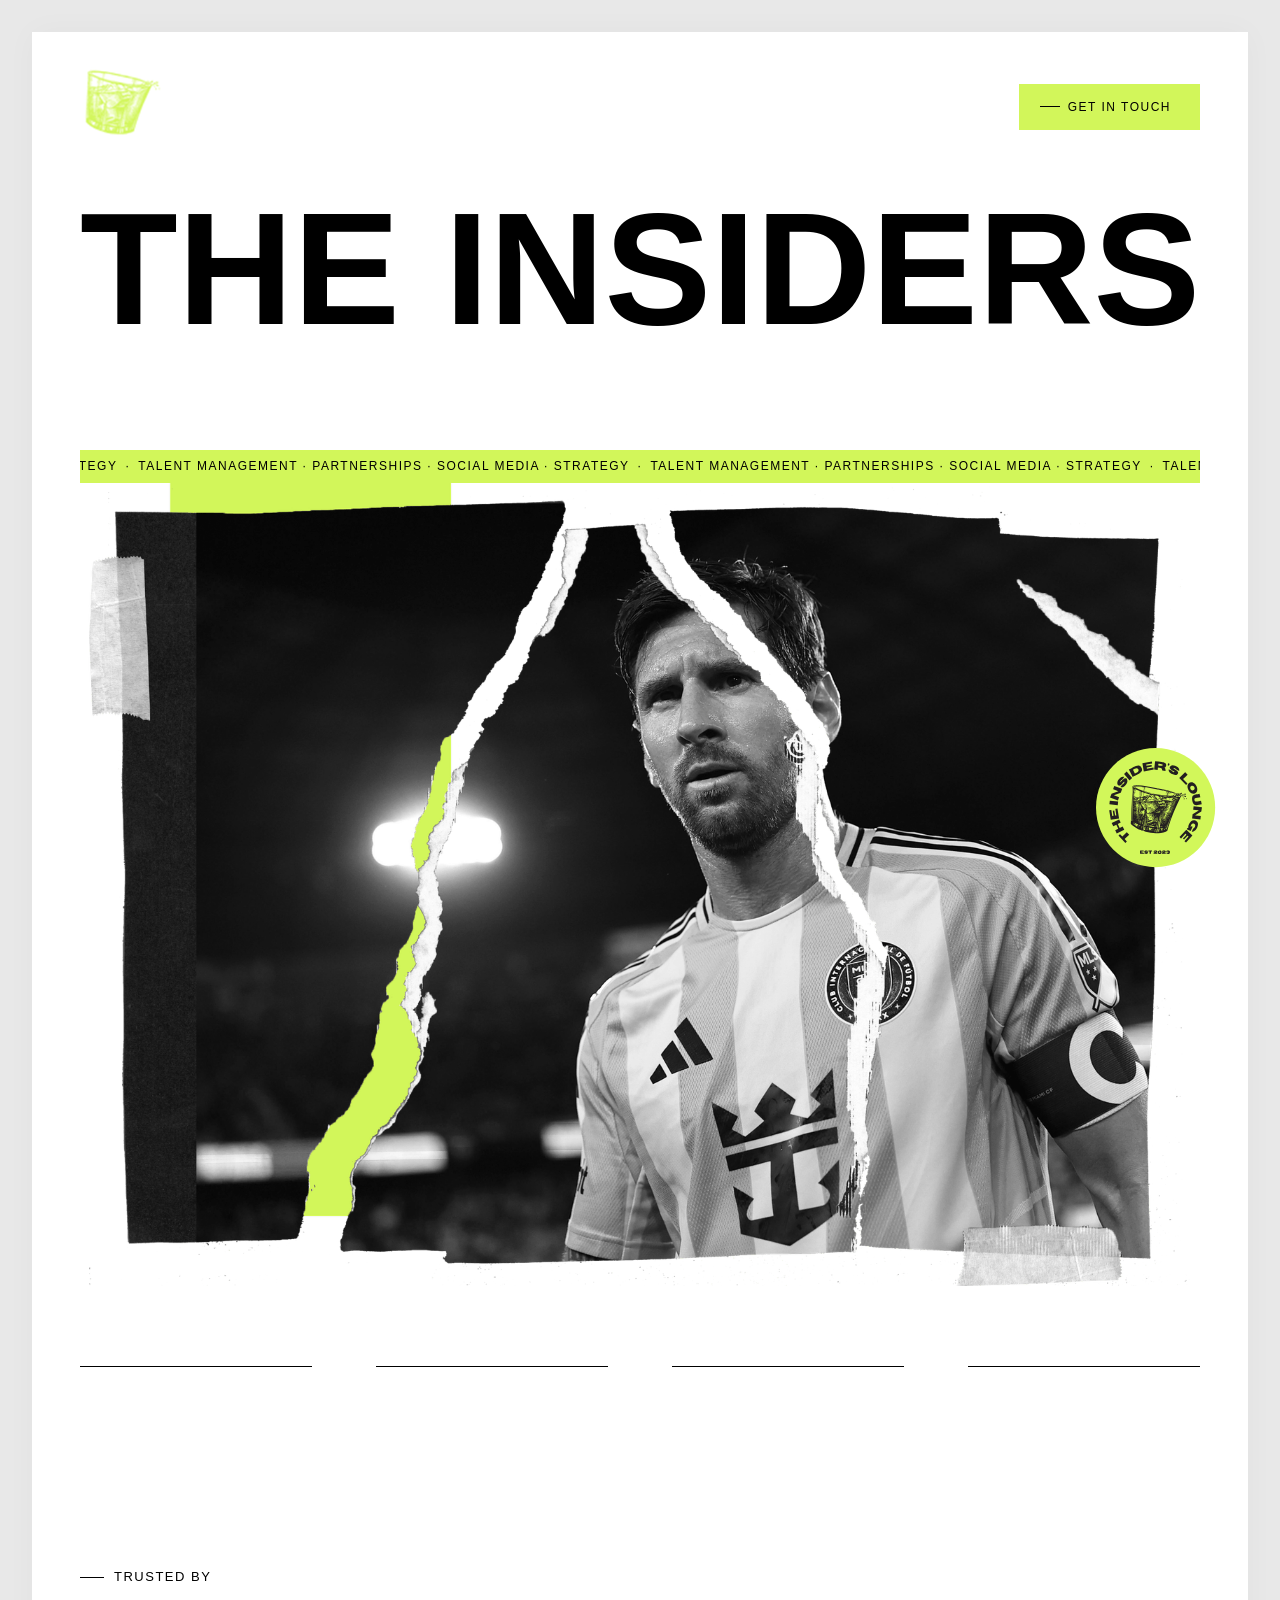
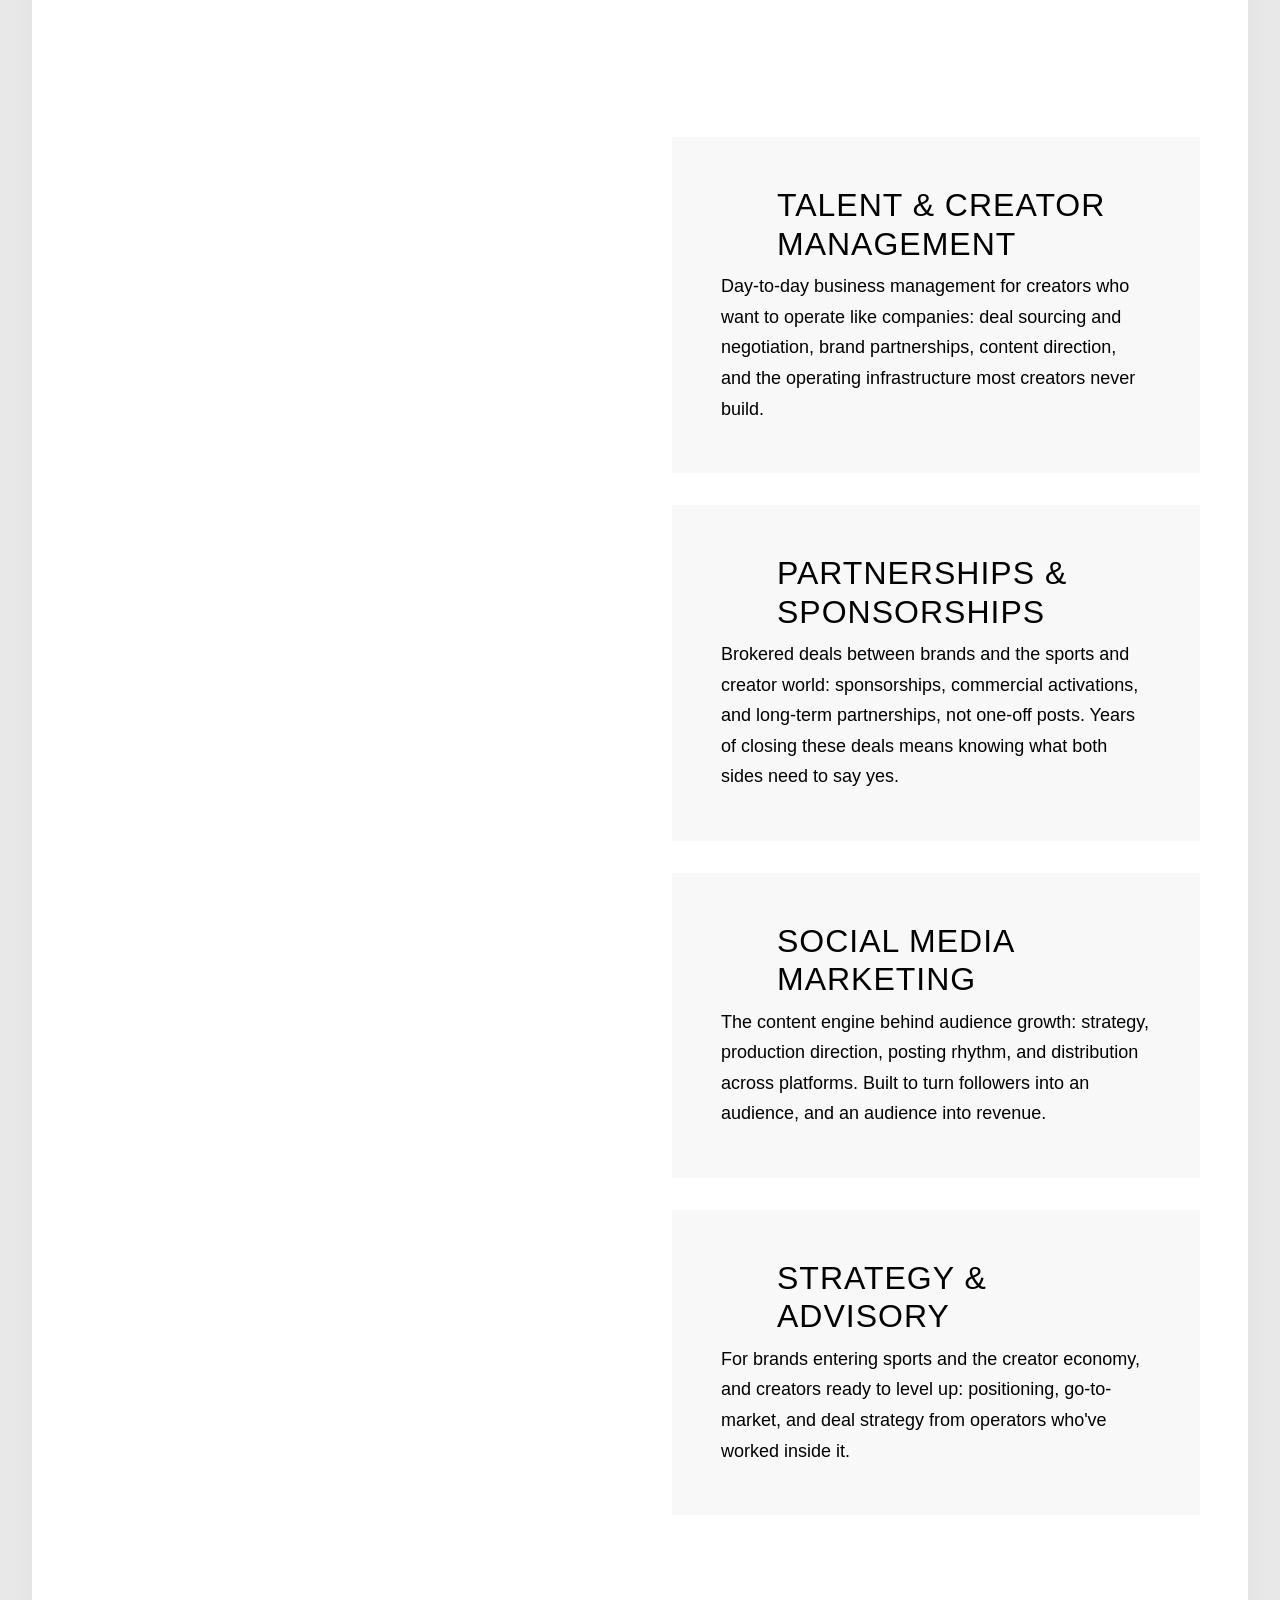
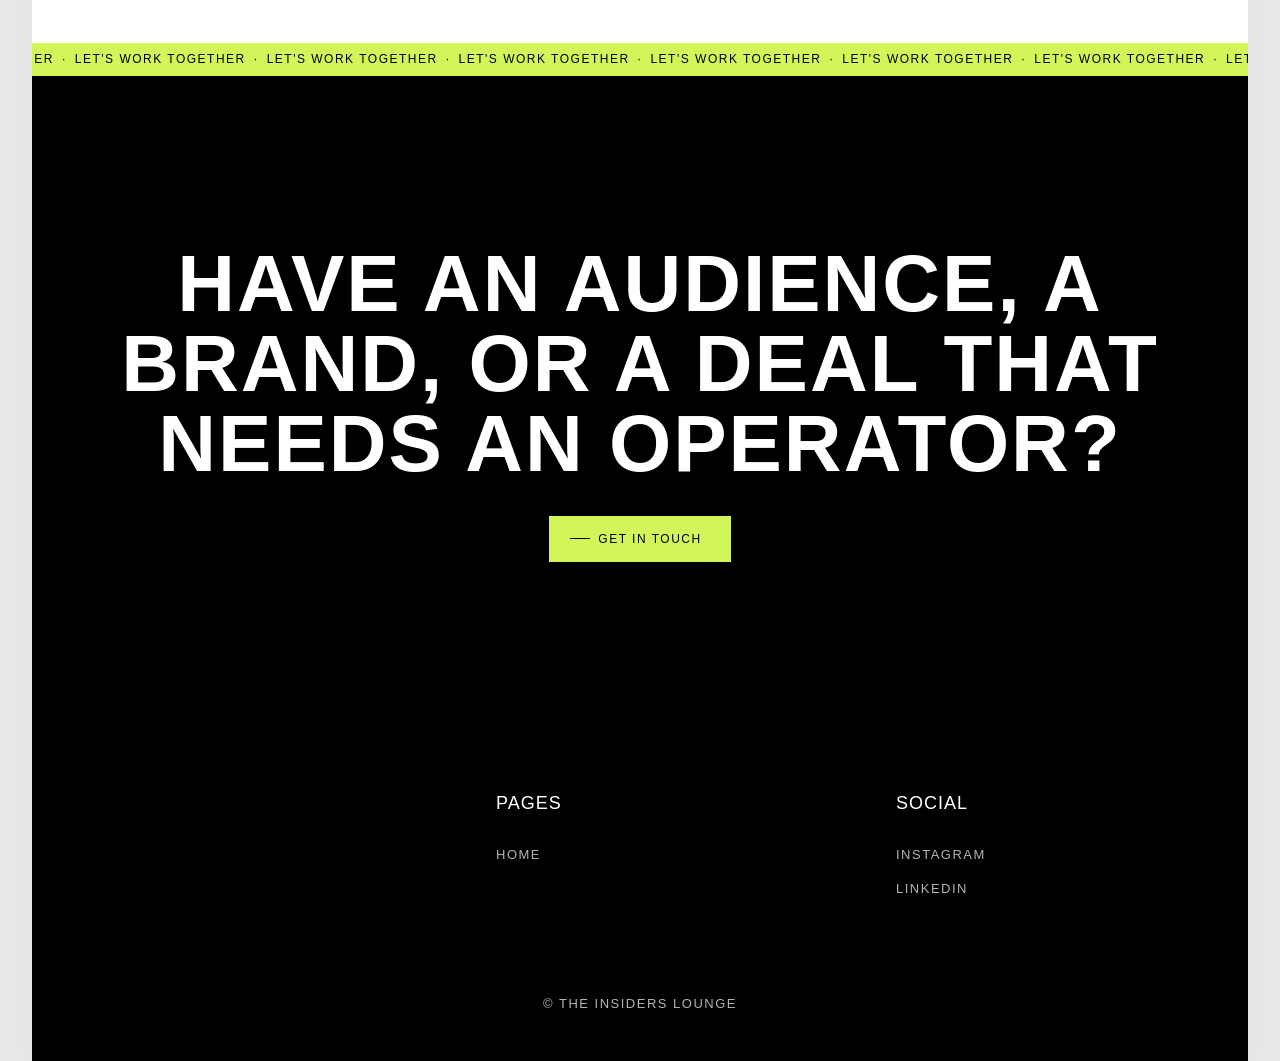
==== index.html @ 87d896bf "Import uploaded Webflow website" ====
<!DOCTYPE html><!--  This site was created in Webflow. https://webflow.com  --><!--  Last Published: Wed Oct 07 2026 17:05:33 GMT+0000 (Coordinated Universal Time)  -->
<html data-wf-page="68cd96b2de2f76145000dfe1" data-wf-site="68cd96b0de2f76145000df2d" lang="en">
<head>
  <meta charset="utf-8">
  <title>Insider&#x27;s Lounge</title>
  <meta content="The Insiders Lounge: A full-service agency specializing in brand design, content production, social media management, and custom branded products to help your business stand out and connect with your audience." name="description">
  <meta content="Insider&#x27;s Lounge" property="og:title">
  <meta content="The Insiders Lounge: A full-service agency specializing in brand design, content production, social media management, and custom branded products to help your business stand out and connect with your audience." property="og:description">
  <meta content="https://cdn.prod.website-files.com/68cd96b0de2f76145000df2d/68cdaee19b278f5b41f9708d_OG%20Image.png" property="og:image">
  <meta content="Insider&#x27;s Lounge" name="twitter:title">
  <meta content="The Insiders Lounge: A full-service agency specializing in brand design, content production, social media management, and custom branded products to help your business stand out and connect with your audience." name="twitter:description">
  <meta property="og:type" content="website">
  <meta content="summary_large_image" name="twitter:card">
  <meta content="width=device-width, initial-scale=1" name="viewport">
  <meta content="Webflow" name="generator">
  <link href="css/normalize.css" rel="stylesheet" type="text/css">
  <link href="css/webflow.css" rel="stylesheet" type="text/css">
  <link href="css/terrances-ultra-awesome-site.webflow.css" rel="stylesheet" type="text/css">
  <style>@media (min-width:992px) {html.w-mod-js:not(.w-mod-ix) [data-w-id="2add9be8-474c-0219-e4b0-9ff7e0f0fd41"] {-webkit-transform:translate3d(0px, 0, 0) scale3d(1, 1, 1) rotateX(0) rotateY(0) rotateZ(0) skew(0, 0);-moz-transform:translate3d(0px, 0, 0) scale3d(1, 1, 1) rotateX(0) rotateY(0) rotateZ(0) skew(0, 0);-ms-transform:translate3d(0px, 0, 0) scale3d(1, 1, 1) rotateX(0) rotateY(0) rotateZ(0) skew(0, 0);transform:translate3d(0px, 0, 0) scale3d(1, 1, 1) rotateX(0) rotateY(0) rotateZ(0) skew(0, 0);}}@media (max-width:991px) and (min-width:768px) {html.w-mod-js:not(.w-mod-ix) [data-w-id="2add9be8-474c-0219-e4b0-9ff7e0f0fd41"] {-webkit-transform:translate3d(0px, 0, 0) scale3d(1, 1, 1) rotateX(0) rotateY(0) rotateZ(0) skew(0, 0);-moz-transform:translate3d(0px, 0, 0) scale3d(1, 1, 1) rotateX(0) rotateY(0) rotateZ(0) skew(0, 0);-ms-transform:translate3d(0px, 0, 0) scale3d(1, 1, 1) rotateX(0) rotateY(0) rotateZ(0) skew(0, 0);transform:translate3d(0px, 0, 0) scale3d(1, 1, 1) rotateX(0) rotateY(0) rotateZ(0) skew(0, 0);}}@media (max-width:767px) and (min-width:480px) {html.w-mod-js:not(.w-mod-ix) [data-w-id="2add9be8-474c-0219-e4b0-9ff7e0f0fd41"] {-webkit-transform:translate3d(0px, 0, 0) scale3d(1, 1, 1) rotateX(0) rotateY(0) rotateZ(0) skew(0, 0);-moz-transform:translate3d(0px, 0, 0) scale3d(1, 1, 1) rotateX(0) rotateY(0) rotateZ(0) skew(0, 0);-ms-transform:translate3d(0px, 0, 0) scale3d(1, 1, 1) rotateX(0) rotateY(0) rotateZ(0) skew(0, 0);transform:translate3d(0px, 0, 0) scale3d(1, 1, 1) rotateX(0) rotateY(0) rotateZ(0) skew(0, 0);}}@media (max-width:479px) {html.w-mod-js:not(.w-mod-ix) [data-w-id="2add9be8-474c-0219-e4b0-9ff7e0f0fd41"] {-webkit-transform:translate3d(0px, 0, 0) scale3d(1, 1, 1) rotateX(0) rotateY(0) rotateZ(0) skew(0, 0);-moz-transform:translate3d(0px, 0, 0) scale3d(1, 1, 1) rotateX(0) rotateY(0) rotateZ(0) skew(0, 0);-ms-transform:translate3d(0px, 0, 0) scale3d(1, 1, 1) rotateX(0) rotateY(0) rotateZ(0) skew(0, 0);transform:translate3d(0px, 0, 0) scale3d(1, 1, 1) rotateX(0) rotateY(0) rotateZ(0) skew(0, 0);}}</style>
  <link href="https://fonts.googleapis.com" rel="preconnect">
  <link href="https://fonts.gstatic.com" rel="preconnect" crossorigin="anonymous">
  <script src="https://ajax.googleapis.com/ajax/libs/webfont/1.6.26/webfont.js" type="text/javascript"></script>
  <script type="text/javascript">WebFont.load({  google: {    families: ["Inter:400"]  }});</script>
  <script type="text/javascript">!function(o,c){var n=c.documentElement,t=" w-mod-";n.className+=t+"js",("ontouchstart"in o||o.DocumentTouch&&c instanceof DocumentTouch)&&(n.className+=t+"touch")}(window,document);</script>
  <link href="images/favicon.png" rel="shortcut icon" type="image/x-icon">
  <link href="images/webclip.png" rel="apple-touch-icon">
</head>
<body class="body">
  <div class="page-wrapper">
    <main class="main-wrapper">
      <header class="header">
        <div class="navbar">
          <div class="page-padding">
            <header class="navbar-inner">
              <div id="w-node-a26b06a4-2c02-bc86-9274-74360e531fd7-0e531fd2" class="navbar-left">
                <div class="navbar-logo">
                  <a href="index.html" aria-current="page" class="w-inline-block w--current"><img src="images/glass.png" loading="eager" width="85" alt="" class="navbar-logo-image"></a>
                </div>
              </div>
              <div id="w-node-a26b06a4-2c02-bc86-9274-74360e531fdb-0e531fd2" class="navbar-right">
                <div class="navbar-right-button">
                  <a href="mailto:theinsiderslounge@gmail.com?subject=Hello!" class="button secondary w-inline-block">
                    <div class="button-inner">
                      <div class="button-line-left"></div>
                      <div class="button-inner-text">Get in touch</div>
                      <div class="button-line-right"></div>
                    </div>
                  </a>
                </div>
                <div data-w-id="a26b06a4-2c02-bc86-9274-74360e531fee" class="mobile-menu-toggle">
                  <div class="mobile-menu-toggle-line _01"></div>
                  <div class="mobile-menu-toggle-line _02"></div>
                  <div class="mobile-menu-toggle-line _03"></div>
                </div>
              </div>
            </header>
          </div>
        </div>
        <div class="mobile-menu">
          <div class="page-padding">
            <div class="container-xxlarge">
              <div class="mobile-menu-wrapper">
                <div class="mobile-menu-nav">
                  <a href="index.html" aria-current="page" class="mobile-menu-nav-link w-inline-block w--current">
                    <div class="mobile-menu-nav-text">Home</div>
                  </a>
                  <a href="mailto:theinsiderslounge@gmail.com?subject=Hello!" class="button secondary w-inline-block">
                    <div class="button-inner">
                      <div class="button-line-left"></div>
                      <div class="button-inner-text">Get in touch</div>
                      <div class="button-line-right"></div>
                    </div>
                  </a>
                </div>
              </div>
            </div>
          </div>
        </div>
      </header>
      <section class="section-home-hero">
        <div class="page-padding">
          <div class="padding-top padding-medium">
            <div class="margin-bottom margin-xsmall">
              <div class="clip">
                <h1 class="heading">THE INSIDERS</h1>
              </div>
            </div>
            <div class="clip">
              <h1 data-w-id="dadfe78e-ae42-8f08-2566-f4b08fde3f2c" style="-webkit-transform:translate3d(0, 100%, 0) scale3d(1, 1, 1) rotateX(0) rotateY(0) rotateZ(0) skew(0, 0);-moz-transform:translate3d(0, 100%, 0) scale3d(1, 1, 1) rotateX(0) rotateY(0) rotateZ(0) skew(0, 0);-ms-transform:translate3d(0, 100%, 0) scale3d(1, 1, 1) rotateX(0) rotateY(0) rotateZ(0) skew(0, 0);transform:translate3d(0, 100%, 0) scale3d(1, 1, 1) rotateX(0) rotateY(0) rotateZ(0) skew(0, 0);opacity:0" class="home-hero-subheading">LOUNGE</h1>
            </div>
          </div>
          <div class="padding-top padding-medium">
            <section class="section-marquee-secondary">
              <div class="marquee-secondary-inner">
                <div class="marquee-secondary-text">Talent Management · Partnerships · Social Media · Strategy</div>
                <div class="marquee-secondary-text">·</div>
                <div class="marquee-secondary-text">Talent Management · Partnerships · Social Media · Strategy</div>
                <div class="marquee-secondary-text">·</div>
                <div class="marquee-secondary-text">Talent Management · Partnerships · Social Media · Strategy</div>
                <div class="marquee-secondary-text">·</div>
                <div class="marquee-secondary-text">Talent Management · Partnerships · Social Media · Strategy</div>
                <div class="marquee-secondary-text">·</div>
                <div class="marquee-secondary-text">Talent Management · Partnerships · Social Media · Strategy</div>
                <div class="marquee-secondary-text">·</div>
                <div class="marquee-secondary-text">Talent Management · Partnerships · Social Media · Strategy</div>
                <div class="marquee-secondary-text">·</div>
                <div class="marquee-secondary-text">Talent Management · Partnerships · Social Media · Strategy</div>
                <div class="marquee-secondary-text">·</div>
                <div class="marquee-secondary-text">Talent Management · Partnerships · Social Media · Strategy</div>
                <div class="marquee-secondary-text">·</div>
                <div class="marquee-secondary-text">Talent Management · Partnerships · Social Media · Strategy</div>
                <div class="marquee-secondary-text">·</div>
                <div class="marquee-secondary-text">Talent Management · Partnerships · Social Media · Strategy</div>
                <div class="marquee-secondary-text">·</div>
                <div class="marquee-secondary-text">Talent Management · Partnerships · Social Media · Strategy</div>
                <div class="marquee-secondary-text">·</div>
                <div class="marquee-secondary-text">Talent Management · Partnerships · Social Media · Strategy</div>
                <div class="marquee-secondary-text">·</div>
                <div class="marquee-secondary-text">Talent Management · Partnerships · Social Media · Strategy</div>
                <div class="marquee-secondary-text">·</div>
                <div class="marquee-secondary-text">Talent Management · Partnerships · Social Media · Strategy</div>
              </div>
            </section>
            <div class="home-hero-image-wrapper"><img src="images/gettyimages-2226062007.png" loading="lazy" width="1343" data-w-id="f66d2745-b2af-c304-9f47-4c00e707e4ca" alt="" srcset="images/gettyimages-2226062007-p-500.png 500w, images/gettyimages-2226062007-p-800.png 800w, images/gettyimages-2226062007-p-1080.png 1080w, images/gettyimages-2226062007-p-1600.png 1600w, images/gettyimages-2226062007-p-2000.png 2000w, images/gettyimages-2226062007-p-2600.png 2600w, images/gettyimages-2226062007.png 2686w" sizes="(max-width: 1439px) 100vw, 1343px" class="image-cover"></div>
          </div>
        </div>
      </section>
      <section class="section-home-stats">
        <div class="page-padding">
          <div class="container-xlarge">
            <div class="padding-top padding-xxlarge">
              <div class="home-stats-grid">
                <div id="w-node-_5cbea69e-73fa-1ac2-1626-da44c9d7907d-5000dfe1">
                  <div id="w-node-c7c30ac9-a76a-ef1e-f999-fa0ba59f3af6-5000dfe1" class="margin-bottom margin-xsmall">
                    <div class="line"></div>
                  </div>
                  <div id="w-node-_779629dc-bfaf-6424-a7f0-1d7bec454c9d-5000dfe1" class="margin-bottom margin-xsmall">
                    <div class="clip">
                      <h2 data-w-id="d8f1ede3-a268-356c-79a1-531619b6fff8" style="-webkit-transform:translate3d(0, 100%, 0) scale3d(1, 1, 1) rotateX(0) rotateY(0) rotateZ(0) skew(0, 0);-moz-transform:translate3d(0, 100%, 0) scale3d(1, 1, 1) rotateX(0) rotateY(0) rotateZ(0) skew(0, 0);-ms-transform:translate3d(0, 100%, 0) scale3d(1, 1, 1) rotateX(0) rotateY(0) rotateZ(0) skew(0, 0);transform:translate3d(0, 100%, 0) scale3d(1, 1, 1) rotateX(0) rotateY(0) rotateZ(0) skew(0, 0);opacity:0" class="text-meta">Brands worked with</h2>
                    </div>
                  </div>
                  <div class="clip">
                    <div data-w-id="d9727f58-5c6e-504c-caaa-ca562e8b3854" style="-webkit-transform:translate3d(0, 100%, 0) scale3d(1, 1, 1) rotateX(0) rotateY(0) rotateZ(0) skew(0, 0);-moz-transform:translate3d(0, 100%, 0) scale3d(1, 1, 1) rotateX(0) rotateY(0) rotateZ(0) skew(0, 0);-ms-transform:translate3d(0, 100%, 0) scale3d(1, 1, 1) rotateX(0) rotateY(0) rotateZ(0) skew(0, 0);transform:translate3d(0, 100%, 0) scale3d(1, 1, 1) rotateX(0) rotateY(0) rotateZ(0) skew(0, 0);opacity:0" class="heading-small text-uppercase">15<span class="text-color-secondary">+</span></div>
                  </div>
                </div>
                <div id="w-node-c2128974-b55c-8b1c-b238-6f13ce8cc9da-5000dfe1">
                  <div id="w-node-c2128974-b55c-8b1c-b238-6f13ce8cc9db-5000dfe1" class="margin-bottom margin-xsmall">
                    <div class="line"></div>
                  </div>
                  <div id="w-node-c2128974-b55c-8b1c-b238-6f13ce8cc9dd-5000dfe1" class="margin-bottom margin-xsmall">
                    <div class="clip">
                      <h2 data-w-id="0e41e39a-bd3e-c3b1-1408-8ee35589ef2c" style="-webkit-transform:translate3d(0, 100%, 0) scale3d(1, 1, 1) rotateX(0) rotateY(0) rotateZ(0) skew(0, 0);-moz-transform:translate3d(0, 100%, 0) scale3d(1, 1, 1) rotateX(0) rotateY(0) rotateZ(0) skew(0, 0);-ms-transform:translate3d(0, 100%, 0) scale3d(1, 1, 1) rotateX(0) rotateY(0) rotateZ(0) skew(0, 0);transform:translate3d(0, 100%, 0) scale3d(1, 1, 1) rotateX(0) rotateY(0) rotateZ(0) skew(0, 0);opacity:0" class="text-meta">content Pieces produced</h2>
                    </div>
                  </div>
                  <div class="clip">
                    <div data-w-id="c2128974-b55c-8b1c-b238-6f13ce8cc9e1" style="-webkit-transform:translate3d(0, 100%, 0) scale3d(1, 1, 1) rotateX(0) rotateY(0) rotateZ(0) skew(0, 0);-moz-transform:translate3d(0, 100%, 0) scale3d(1, 1, 1) rotateX(0) rotateY(0) rotateZ(0) skew(0, 0);-ms-transform:translate3d(0, 100%, 0) scale3d(1, 1, 1) rotateX(0) rotateY(0) rotateZ(0) skew(0, 0);transform:translate3d(0, 100%, 0) scale3d(1, 1, 1) rotateX(0) rotateY(0) rotateZ(0) skew(0, 0);opacity:0" class="heading-small text-uppercase">655<span class="text-color-secondary">+</span></div>
                  </div>
                </div>
                <div id="w-node-aa8f88c0-fdd1-f7cd-df6c-703be68b2c6e-5000dfe1">
                  <div id="w-node-aa8f88c0-fdd1-f7cd-df6c-703be68b2c6f-5000dfe1" class="margin-bottom margin-xsmall">
                    <div class="line"></div>
                  </div>
                  <div id="w-node-aa8f88c0-fdd1-f7cd-df6c-703be68b2c71-5000dfe1" class="margin-bottom margin-xsmall">
                    <div class="clip">
                      <h2 data-w-id="36883bdf-c0b4-e95a-b543-f213306cf653" style="-webkit-transform:translate3d(0, 100%, 0) scale3d(1, 1, 1) rotateX(0) rotateY(0) rotateZ(0) skew(0, 0);-moz-transform:translate3d(0, 100%, 0) scale3d(1, 1, 1) rotateX(0) rotateY(0) rotateZ(0) skew(0, 0);-ms-transform:translate3d(0, 100%, 0) scale3d(1, 1, 1) rotateX(0) rotateY(0) rotateZ(0) skew(0, 0);transform:translate3d(0, 100%, 0) scale3d(1, 1, 1) rotateX(0) rotateY(0) rotateZ(0) skew(0, 0);opacity:0" class="text-meta">total views generated</h2>
                    </div>
                  </div>
                  <div class="clip">
                    <div data-w-id="aa8f88c0-fdd1-f7cd-df6c-703be68b2c75" style="-webkit-transform:translate3d(0, 100%, 0) scale3d(1, 1, 1) rotateX(0) rotateY(0) rotateZ(0) skew(0, 0);-moz-transform:translate3d(0, 100%, 0) scale3d(1, 1, 1) rotateX(0) rotateY(0) rotateZ(0) skew(0, 0);-ms-transform:translate3d(0, 100%, 0) scale3d(1, 1, 1) rotateX(0) rotateY(0) rotateZ(0) skew(0, 0);transform:translate3d(0, 100%, 0) scale3d(1, 1, 1) rotateX(0) rotateY(0) rotateZ(0) skew(0, 0);opacity:0" class="heading-small text-uppercase">55M<span class="text-color-secondary">+</span></div>
                  </div>
                </div>
                <div id="w-node-_81eab615-7c28-10a6-b95f-bbd718efa8c7-5000dfe1">
                  <div id="w-node-_81eab615-7c28-10a6-b95f-bbd718efa8c8-5000dfe1" class="margin-bottom margin-xsmall">
                    <div class="line"></div>
                  </div>
                  <div id="w-node-_81eab615-7c28-10a6-b95f-bbd718efa8ca-5000dfe1" class="margin-bottom margin-xsmall">
                    <div class="clip">
                      <h2 data-w-id="8594e888-237f-762b-f5c4-3b67ec33ae6d" style="-webkit-transform:translate3d(0, 100%, 0) scale3d(1, 1, 1) rotateX(0) rotateY(0) rotateZ(0) skew(0, 0);-moz-transform:translate3d(0, 100%, 0) scale3d(1, 1, 1) rotateX(0) rotateY(0) rotateZ(0) skew(0, 0);-ms-transform:translate3d(0, 100%, 0) scale3d(1, 1, 1) rotateX(0) rotateY(0) rotateZ(0) skew(0, 0);transform:translate3d(0, 100%, 0) scale3d(1, 1, 1) rotateX(0) rotateY(0) rotateZ(0) skew(0, 0);opacity:0" class="text-meta">Brand Deals closed</h2>
                    </div>
                  </div>
                  <div class="clip">
                    <div data-w-id="81eab615-7c28-10a6-b95f-bbd718efa8ce" style="-webkit-transform:translate3d(0, 100%, 0) scale3d(1, 1, 1) rotateX(0) rotateY(0) rotateZ(0) skew(0, 0);-moz-transform:translate3d(0, 100%, 0) scale3d(1, 1, 1) rotateX(0) rotateY(0) rotateZ(0) skew(0, 0);-ms-transform:translate3d(0, 100%, 0) scale3d(1, 1, 1) rotateX(0) rotateY(0) rotateZ(0) skew(0, 0);transform:translate3d(0, 100%, 0) scale3d(1, 1, 1) rotateX(0) rotateY(0) rotateZ(0) skew(0, 0);opacity:0" class="heading-small text-uppercase">$2.5M<span class="text-color-secondary">+</span></div>
                  </div>
                </div>
              </div>
            </div>
          </div>
        </div>
      </section>
      <section class="section-home-clients">
        <div class="page-padding">
          <div class="container-xlarge">
            <div class="padding-top padding-xxlarge">
              <div class="home-clients-grid">
                <div id="w-node-_7f8826d2-de24-5da6-42e4-1f6da0b31e01-5000dfe1" class="text-meta-wrapper">
                  <div class="text-meta-line"></div>
                  <h2 class="text-meta">Trusted by</h2>
                </div>
                <div class="home-clients-logos">
                  <div data-w-id="2add9be8-474c-0219-e4b0-9ff7e0f0fd41" class="home-clients-logos-grid">
                    <div class="home-clients-logos-inner"><img src="images/IMG_4498.png" loading="eager" height="" sizes="(max-width: 800px) 100vw, 800px" alt="" srcset="images/IMG_4498-p-500.png 500w, images/IMG_4498.png 800w" class="home-clients-logo-image"><img src="images/IMG_0927.png" loading="eager" height="" alt="" class="home-clients-logo-image"><img src="images/IMG_8772.png" loading="eager" height="" alt="" class="home-clients-logo-image"><img src="images/IMG_1611.png" loading="eager" height="" sizes="(max-width: 1500px) 100vw, 1500px" alt="" srcset="images/IMG_1611-p-500.png 500w, images/IMG_1611-p-800.png 800w, images/IMG_1611-p-1080.png 1080w, images/IMG_1611.png 1500w" class="home-clients-logo-image"><img src="images/IMG_1181.png" loading="eager" height="" alt="" class="home-clients-logo-image"></div>
                    <div class="home-clients-logos-inner"><img src="images/IMG_4498.png" loading="eager" height="" sizes="(max-width: 800px) 100vw, 800px" alt="" srcset="images/IMG_4498-p-500.png 500w, images/IMG_4498.png 800w" class="home-clients-logo-image"><img src="images/IMG_0927.png" loading="eager" height="" alt="" class="home-clients-logo-image"><img src="images/IMG_8772.png" loading="eager" height="" alt="" class="home-clients-logo-image"><img src="images/IMG_1611.png" loading="eager" height="" sizes="(max-width: 1500px) 100vw, 1500px" alt="" srcset="images/IMG_1611-p-500.png 500w, images/IMG_1611-p-800.png 800w, images/IMG_1611-p-1080.png 1080w, images/IMG_1611.png 1500w" class="home-clients-logo-image"><img src="images/IMG_1181.png" loading="eager" height="" alt="" class="home-clients-logo-image"></div>
                    <div class="home-clients-logos-inner"><img src="images/IMG_4498.png" loading="eager" height="" sizes="(max-width: 800px) 100vw, 800px" alt="" srcset="images/IMG_4498-p-500.png 500w, images/IMG_4498.png 800w" class="home-clients-logo-image"><img src="images/IMG_0927.png" loading="eager" height="" alt="" class="home-clients-logo-image"><img src="images/IMG_8772.png" loading="eager" height="" alt="" class="home-clients-logo-image"><img src="images/IMG_1611.png" loading="eager" height="" sizes="(max-width: 1500px) 100vw, 1500px" alt="" srcset="images/IMG_1611-p-500.png 500w, images/IMG_1611-p-800.png 800w, images/IMG_1611-p-1080.png 1080w, images/IMG_1611.png 1500w" class="home-clients-logo-image"><img src="images/IMG_1181.png" loading="eager" height="" alt="" class="home-clients-logo-image"></div>
                  </div>
                </div>
              </div>
            </div>
          </div>
        </div>
      </section>
      <section class="section-home-services">
        <div class="page-padding">
          <div class="container-xlarge">
            <div class="padding-vertical padding-xhuge">
              <div class="home-services-grid">
                <div class="home-services-grid-left">
                  <div class="home-services-grid-left-inner">
                    <div class="margin-bottom margin-xsmall"><img src="images/icon-star.svg" loading="lazy" width="50" style="-webkit-transform:translate3d(0, 0, 0) scale3d(0, 0, 1) rotateX(0) rotateY(0) rotateZ(0) skew(0, 0);-moz-transform:translate3d(0, 0, 0) scale3d(0, 0, 1) rotateX(0) rotateY(0) rotateZ(0) skew(0, 0);-ms-transform:translate3d(0, 0, 0) scale3d(0, 0, 1) rotateX(0) rotateY(0) rotateZ(0) skew(0, 0);transform:translate3d(0, 0, 0) scale3d(0, 0, 1) rotateX(0) rotateY(0) rotateZ(0) skew(0, 0)" alt="" data-w-id="35fef171-5432-2fc3-6f1e-2b5de2d2cab3"></div>
                    <div class="max-width-medium">
                      <div class="clip">
                        <div data-w-id="3fd24099-8d6d-f0c3-1adf-02db94126af3" style="-webkit-transform:translate3d(0, 100%, 0) scale3d(1, 1, 1) rotateX(0) rotateY(0) rotateZ(0) skew(0, 0);-moz-transform:translate3d(0, 100%, 0) scale3d(1, 1, 1) rotateX(0) rotateY(0) rotateZ(0) skew(0, 0);-ms-transform:translate3d(0, 100%, 0) scale3d(1, 1, 1) rotateX(0) rotateY(0) rotateZ(0) skew(0, 0);transform:translate3d(0, 100%, 0) scale3d(1, 1, 1) rotateX(0) rotateY(0) rotateZ(0) skew(0, 0);opacity:0" class="heading-h1 text-uppercase">Brand</div>
                      </div>
                      <div class="clip">
                        <div data-w-id="4d20e5c6-94ed-9f8d-71bb-e374f67243a7" style="-webkit-transform:translate3d(0, 100%, 0) scale3d(1, 1, 1) rotateX(0) rotateY(0) rotateZ(0) skew(0, 0);-moz-transform:translate3d(0, 100%, 0) scale3d(1, 1, 1) rotateX(0) rotateY(0) rotateZ(0) skew(0, 0);-ms-transform:translate3d(0, 100%, 0) scale3d(1, 1, 1) rotateX(0) rotateY(0) rotateZ(0) skew(0, 0);transform:translate3d(0, 100%, 0) scale3d(1, 1, 1) rotateX(0) rotateY(0) rotateZ(0) skew(0, 0);opacity:0" class="heading-h1 text-uppercase">Services</div>
                      </div>
                    </div>
                  </div>
                </div>
                <div id="w-node-e11ec9ac-f011-2543-803d-8e68dc68d178-5000dfe1" class="home-services-grid-right">
                  <div class="home-services-grid-right-inner">
                    <div id="w-node-e11ec9ac-f011-2543-803d-8e68dc68d17a-5000dfe1" class="home-services-card-wrapper">
                      <div class="card muted">
                        <div class="card-padding">
                          <div class="margin-bottom margin-xsmall">
                            <div class="home-services-item-heading"><img src="images/icon-star.svg" loading="lazy" width="40" style="-webkit-transform:translate3d(0, 0, 0) scale3d(0, 0, 1) rotateX(0) rotateY(0) rotateZ(0) skew(0, 0);-moz-transform:translate3d(0, 0, 0) scale3d(0, 0, 1) rotateX(0) rotateY(0) rotateZ(0) skew(0, 0);-ms-transform:translate3d(0, 0, 0) scale3d(0, 0, 1) rotateX(0) rotateY(0) rotateZ(0) skew(0, 0);transform:translate3d(0, 0, 0) scale3d(0, 0, 1) rotateX(0) rotateY(0) rotateZ(0) skew(0, 0)" alt="" data-w-id="dcb77b85-12aa-c2ba-adfd-2983a7b13c4e">
                              <h2 class="heading-h3 text-uppercase">Talent &amp; Creator Management</h2>
                            </div>
                          </div>
                          <div class="text-size-medium">Day-to-day business management for creators who want to operate like companies: deal sourcing and negotiation, brand partnerships, content direction, and the operating infrastructure most creators never build.</div>
                        </div>
                      </div>
                    </div>
                    <div class="home-services-card-wrapper">
                      <div class="card muted">
                        <div class="card-padding">
                          <div class="margin-bottom margin-xsmall">
                            <div class="home-services-item-heading"><img src="images/icon-star.svg" loading="lazy" width="40" style="-webkit-transform:translate3d(0, 0, 0) scale3d(0, 0, 1) rotateX(0) rotateY(0) rotateZ(0) skew(0, 0);-moz-transform:translate3d(0, 0, 0) scale3d(0, 0, 1) rotateX(0) rotateY(0) rotateZ(0) skew(0, 0);-ms-transform:translate3d(0, 0, 0) scale3d(0, 0, 1) rotateX(0) rotateY(0) rotateZ(0) skew(0, 0);transform:translate3d(0, 0, 0) scale3d(0, 0, 1) rotateX(0) rotateY(0) rotateZ(0) skew(0, 0)" alt="" data-w-id="d20946dc-dfad-35fa-ba66-3015c02fee03">
                              <h2 class="heading-h3 text-uppercase">Partnerships &amp; Sponsorships</h2>
                            </div>
                          </div>
                          <div class="text-size-medium">Brokered deals between brands and the sports and creator world: sponsorships, commercial activations, and long-term partnerships, not one-off posts. Years of closing these deals means knowing what both sides need to say yes.</div>
                        </div>
                      </div>
                    </div>
                    <div class="home-services-card-wrapper">
                      <div class="card muted">
                        <div class="card-padding">
                          <div class="margin-bottom margin-xsmall">
                            <div class="home-services-item-heading"><img src="images/icon-star.svg" loading="lazy" width="40" style="-webkit-transform:translate3d(0, 0, 0) scale3d(0, 0, 1) rotateX(0) rotateY(0) rotateZ(0) skew(0, 0);-moz-transform:translate3d(0, 0, 0) scale3d(0, 0, 1) rotateX(0) rotateY(0) rotateZ(0) skew(0, 0);-ms-transform:translate3d(0, 0, 0) scale3d(0, 0, 1) rotateX(0) rotateY(0) rotateZ(0) skew(0, 0);transform:translate3d(0, 0, 0) scale3d(0, 0, 1) rotateX(0) rotateY(0) rotateZ(0) skew(0, 0)" alt="" data-w-id="6d153c66-dfcf-09b0-efee-8aa7d1fa56a0">
                              <h2 class="heading-h3 text-uppercase">Social Media Marketing</h2>
                            </div>
                          </div>
                          <div class="text-size-medium">The content engine behind audience growth: strategy, production direction, posting rhythm, and distribution across platforms. Built to turn followers into an audience, and an audience into revenue.</div>
                        </div>
                      </div>
                    </div>
                    <div class="home-services-card-wrapper">
                      <div class="card muted">
                        <div class="card-padding">
                          <div class="margin-bottom margin-xsmall">
                            <div class="home-services-item-heading"><img src="images/icon-star.svg" loading="lazy" width="40" style="-webkit-transform:translate3d(0, 0, 0) scale3d(0, 0, 1) rotateX(0) rotateY(0) rotateZ(0) skew(0, 0);-moz-transform:translate3d(0, 0, 0) scale3d(0, 0, 1) rotateX(0) rotateY(0) rotateZ(0) skew(0, 0);-ms-transform:translate3d(0, 0, 0) scale3d(0, 0, 1) rotateX(0) rotateY(0) rotateZ(0) skew(0, 0);transform:translate3d(0, 0, 0) scale3d(0, 0, 1) rotateX(0) rotateY(0) rotateZ(0) skew(0, 0)" alt="" data-w-id="e6db5eeb-5145-0eeb-7f61-77095da0c5a7">
                              <h2 class="heading-h3 text-uppercase">Strategy &amp; Advisory</h2>
                            </div>
                          </div>
                          <div class="text-size-medium">For brands entering sports and the creator economy, and creators ready to level up: positioning, go-to-market, and deal strategy from operators who&#x27;ve worked inside it.</div>
                        </div>
                      </div>
                    </div>
                  </div>
                </div>
              </div>
            </div>
          </div>
        </div>
      </section>
      <section class="section-cta-contact">
        <section class="section-marquee-secondary">
          <div class="marquee-secondary-inner">
            <div class="marquee-secondary-text">Let&#x27;s work together</div>
            <div class="marquee-secondary-text">·</div>
            <div class="marquee-secondary-text">Let&#x27;s work together</div>
            <div class="marquee-secondary-text">·</div>
            <div class="marquee-secondary-text">Let&#x27;s work together</div>
            <div class="marquee-secondary-text">·</div>
            <div class="marquee-secondary-text">Let&#x27;s work together</div>
            <div class="marquee-secondary-text">·</div>
            <div class="marquee-secondary-text">Let&#x27;s work together</div>
            <div class="marquee-secondary-text">·</div>
            <div class="marquee-secondary-text">Let&#x27;s work together</div>
            <div class="marquee-secondary-text">·</div>
            <div class="marquee-secondary-text">Let&#x27;s work together</div>
            <div class="marquee-secondary-text">·</div>
            <div class="marquee-secondary-text">Let&#x27;s work together</div>
            <div class="marquee-secondary-text">·</div>
            <div class="marquee-secondary-text">Let&#x27;s work together</div>
            <div class="marquee-secondary-text">·</div>
            <div class="marquee-secondary-text">Let&#x27;s work together</div>
            <div class="marquee-secondary-text">·</div>
            <div class="marquee-secondary-text">Let&#x27;s work together</div>
            <div class="marquee-secondary-text">·</div>
            <div class="marquee-secondary-text">Let&#x27;s work together</div>
            <div class="marquee-secondary-text">·</div>
            <div class="marquee-secondary-text">Let&#x27;s work together</div>
            <div class="marquee-secondary-text">·</div>
            <div class="marquee-secondary-text">Let&#x27;s work together</div>
          </div>
        </section>
        <div class="page-padding">
          <div class="padding-vertical padding-xhuge">
            <div class="text-align-center">
              <div class="margin-bottom margin-small">
                <div class="clip"><img src="images/White-Logo.png" loading="lazy" data-w-id="c3ebfd35-788b-4e4b-368b-61210c6e6201" alt=""></div>
              </div>
              <div class="margin-bottom margin-medium">
                <div class="clip">
                  <div data-w-id="beb4f325-96f3-f38a-2726-214cc3afe6d4" class="heading-medium text-uppercase">Have an audience, a brand, or a deal that needs an operator?</div>
                </div>
                <div class="clip">
                  <div data-w-id="e755d7fd-2456-6e45-d16f-f4c9e63f78c1" class="heading-medium text-uppercase"></div>
                </div>
              </div>
              <div data-w-id="30fc7363-35e5-00af-1a6f-8c352a9ea222">
                <a href="mailto:theinsiderslounge@gmail.com?subject=Hello!" class="button secondary w-inline-block">
                  <div class="button-inner">
                    <div class="button-line-left"></div>
                    <div class="button-inner-text">Get in touch</div>
                    <div class="button-line-right"></div>
                  </div>
                </a>
              </div>
            </div>
          </div>
        </div>
      </section>
      <div class="footer">
        <div class="page-padding">
          <div class="container-xlarge">
            <div class="padding-vertical padding-huge">
              <div class="footer-grid">
                <div id="w-node-d9c9ab67-8e86-f109-6dc0-dc7d3fc48d59-3fc48d54" class="footer-grid-left">
                  <a href="index.html" aria-current="page" class="w-inline-block w--current"><img src="images/White-Logo.png" loading="lazy" alt=""></a>
                </div>
                <div id="w-node-d9c9ab67-8e86-f109-6dc0-dc7d3fc48d5c-3fc48d54" class="footer-grid-right">
                  <div id="w-node-d9c9ab67-8e86-f109-6dc0-dc7d3fc48d5d-3fc48d54" class="footer-grid-right-inner">
                    <div id="w-node-d9c9ab67-8e86-f109-6dc0-dc7d3fc48d5e-3fc48d54" class="footer-column">
                      <div class="margin-bottom margin-medium">
                        <h3 class="heading-h6 text-uppercase">Pages</h3>
                      </div>
                      <div class="nav">
                        <a href="index.html" aria-current="page" class="nav-item inverse w-inline-block w--current">
                          <div class="nav-item-text">Home</div>
                          <div class="nav-item-line inverse"></div>
                        </a>
                      </div>
                    </div>
                    <div id="w-node-d9c9ab67-8e86-f109-6dc0-dc7d3fc48d75-3fc48d54" class="footer-column">
                      <div class="margin-bottom margin-medium">
                        <h3 class="heading-h6 text-uppercase">Social</h3>
                      </div>
                      <div class="nav">
                        <a href="https://www.instagram.com/theinsiderslounge/" class="nav-item inverse w-inline-block">
                          <div class="nav-item-text">Instagram</div>
                          <div class="nav-item-line inverse"></div>
                        </a>
                        <a href="https://www.linkedin.com/company/insiderslounge" class="nav-item inverse w-inline-block">
                          <div class="nav-item-text">Linkedin</div>
                          <div class="nav-item-line inverse"></div>
                        </a>
                      </div>
                    </div>
                  </div>
                </div>
              </div>
            </div>
          </div>
        </div>
        <div class="page-padding">
          <div class="container-xlarge">
            <div class="padding-bottom padding-large">
              <div class="footer-bottom">
                <div class="text-meta inverse-text-color-muted">© The Insiders lounge</div>
              </div>
            </div>
          </div>
        </div>
      </div>
      <div class="banner-circle-wrapper">
        <a href="#" class="banner-circle w-inline-block"><img src="images/svgexport-1-51.svg" loading="lazy" alt="" class="banner-circle-image"></a>
      </div>
    </main>
  </div>
  <script src="https://d3e54v103j8qbb.cloudfront.net/js/jquery-3.5.1.min.dc5e7f18c8.js?site=68cd96b0de2f76145000df2d" type="text/javascript" integrity="sha256-9/aliU8dGd2tb6OSsuzixeV4y/faTqgFtohetphbbj0=" crossorigin="anonymous"></script>
  <script src="js/webflow.js" type="text/javascript"></script>
</body>
</html>
---- css/webflow.css ----
@font-face {
  font-family: 'webflow-icons';
  src: url("[data-uri]") format('truetype');
  font-weight: normal;
  font-style: normal;
}
[class^="w-icon-"],
[class*=" w-icon-"] {
  /* use !important to prevent issues with browser extensions that change fonts */
  font-family: 'webflow-icons' !important;
  speak: none;
  font-style: normal;
  font-weight: normal;
  font-variant: normal;
  text-transform: none;
  line-height: 1;
  /* Better Font Rendering =========== */
  -webkit-font-smoothing: antialiased;
  -moz-osx-font-smoothing: grayscale;
}
.w-icon-slider-right:before {
  content: "\e600";
}
.w-icon-slider-left:before {
  content: "\e601";
}
.w-icon-nav-menu:before {
  content: "\e602";
}
.w-icon-arrow-down:before,
.w-icon-dropdown-toggle:before {
  content: "\e603";
}
.w-icon-file-upload-remove:before {
  content: "\e900";
}
.w-icon-file-upload-icon:before {
  content: "\e903";
}
* {
  -webkit-box-sizing: border-box;
  -moz-box-sizing: border-box;
  box-sizing: border-box;
}
html {
  height: 100%;
}
body {
  margin: 0;
  min-height: 100%;
  background-color: #fff;
  font-family: Arial, sans-serif;
  font-size: 14px;
  line-height: 20px;
  color: #333;
}
img {
  max-width: 100%;
  vertical-align: middle;
  display: inline-block;
}
html.w-mod-touch * {
  background-attachment: scroll !important;
}
.w-block {
  display: block;
}
.w-inline-block {
  max-width: 100%;
  display: inline-block;
}
.w-clearfix:before,
.w-clearfix:after {
  content: " ";
  display: table;
  grid-column-start: 1;
  grid-row-start: 1;
  grid-column-end: 2;
  grid-row-end: 2;
}
.w-clearfix:after {
  clear: both;
}
.w-hidden {
  display: none;
}
.w-button {
  display: inline-block;
  padding: 9px 15px;
  background-color: #3898EC;
  color: white;
  border: 0;
  line-height: inherit;
  text-decoration: none;
  cursor: pointer;
  border-radius: 0;
}
input.w-button {
  -webkit-appearance: button;
}
:where(button.w-popover-trigger) {
  background-color: transparent;
  border: 0;
  color: inherit;
  cursor: pointer;
  font: inherit;
  line-height: inherit;
  margin: 0;
  padding: 0;
  text-align: inherit;
  text-decoration: inherit;
}
.w-popover {
  position-anchor: none;
}
.w-popover[popover]:not(:popover-open) {
  display: none;
}
html[data-w-dynpage] [data-w-cloak] {
  color: transparent !important;
}
.w-code-block {
  margin: unset;
}
pre.w-code-block code {
  all: inherit;
}
pre.w-code-block code > span {
  display: block !important;
}
.w-optimization {
  display: contents;
}
.w-webflow-badge,
.w-webflow-badge > img {
  box-sizing: unset;
  width: unset;
  height: unset;
  max-height: unset;
  max-width: unset;
  min-height: unset;
  min-width: unset;
  margin: unset;
  padding: unset;
  float: unset;
  clear: unset;
  border: unset;
  border-radius: unset;
  background: unset;
  background-image: unset;
  background-position: unset;
  background-size: unset;
  background-repeat: unset;
  background-origin: unset;
  background-clip: unset;
  background-attachment: unset;
  background-color: unset;
  box-shadow: unset;
  transform: unset;
  transition: unset;
  direction: unset;
  font-family: unset;
  font-weight: unset;
  color: unset;
  font-size: unset;
  line-height: unset;
  font-style: unset;
  font-variant: unset;
  text-align: unset;
  letter-spacing: unset;
  text-decoration: unset;
  text-indent: unset;
  text-transform: unset;
  list-style-type: unset;
  text-shadow: unset;
  vertical-align: unset;
  cursor: unset;
  white-space: unset;
  word-break: unset;
  word-spacing: unset;
  word-wrap: unset;
}
.w-webflow-badge {
  position: fixed !important;
  display: inline-block !important;
  visibility: visible !important;
  opacity: 1 !important;
  z-index: 2147483647 !important;
  top: auto !important;
  right: 12px !important;
  bottom: 12px !important;
  left: auto !important;
  color: #aaadb0 !important;
  background-color: #fff !important;
  border-radius: 3px !important;
  padding: 6px !important;
  font-size: 12px !important;
  line-height: 14px !important;
  text-decoration: none !important;
  transform: none !important;
  margin: 0 !important;
  width: auto !important;
  height: auto !important;
  overflow: unset !important;
  white-space: nowrap;
  box-shadow: 0 0 0 1px rgba(0, 0, 0, 0.1), 0px 1px 3px rgba(0, 0, 0, 0.1);
  cursor: pointer;
}
.w-webflow-badge > img {
  position: unset;
  display: inline-block !important;
  visibility: unset !important;
  opacity: 1 !important;
  vertical-align: middle !important;
}
h1,
h2,
h3,
h4,
h5,
h6 {
  font-weight: bold;
  margin-bottom: 10px;
}
h1 {
  font-size: 38px;
  line-height: 44px;
  margin-top: 20px;
}
h2 {
  font-size: 32px;
  line-height: 36px;
  margin-top: 20px;
}
h3 {
  font-size: 24px;
  line-height: 30px;
  margin-top: 20px;
}
h4 {
  font-size: 18px;
  line-height: 24px;
  margin-top: 10px;
}
h5 {
  font-size: 14px;
  line-height: 20px;
  margin-top: 10px;
}
h6 {
  font-size: 12px;
  line-height: 18px;
  margin-top: 10px;
}
p {
  margin-top: 0;
  margin-bottom: 10px;
}
blockquote {
  margin: 0 0 10px 0;
  padding: 10px 20px;
  border-left: 5px solid #E2E2E2;
  font-size: 18px;
  line-height: 22px;
}
figure {
  margin: 0;
  margin-bottom: 10px;
}
figcaption {
  margin-top: 5px;
  text-align: center;
}
ul,
ol {
  margin-top: 0px;
  margin-bottom: 10px;
  padding-left: 40px;
}
.w-list-unstyled {
  padding-left: 0;
  list-style: none;
}
.w-embed:before,
.w-embed:after {
  content: " ";
  display: table;
  grid-column-start: 1;
  grid-row-start: 1;
  grid-column-end: 2;
  grid-row-end: 2;
}
.w-embed:after {
  clear: both;
}
.w-video {
  width: 100%;
  position: relative;
  padding: 0;
}
.w-video iframe,
.w-video object,
.w-video embed {
  position: absolute;
  top: 0;
  left: 0;
  width: 100%;
  height: 100%;
  border: none;
}
fieldset {
  padding: 0;
  margin: 0;
  border: 0;
}
button,
[type='button'],
[type='reset'] {
  border: 0;
  cursor: pointer;
  -webkit-appearance: button;
}
.w-form {
  margin: 0 0 15px;
}
.w-form-done {
  display: none;
  padding: 20px;
  text-align: center;
  background-color: #dddddd;
}
.w-form-fail {
  display: none;
  margin-top: 10px;
  padding: 10px;
  background-color: #ffdede;
}
label {
  display: block;
  margin-bottom: 5px;
  font-weight: bold;
}
.w-input,
.w-select {
  display: block;
  width: 100%;
  height: 38px;
  padding: 8px 12px;
  margin-bottom: 10px;
  font-size: 14px;
  line-height: 1.42857143;
  color: #333333;
  vertical-align: middle;
  background-color: #ffffff;
  border: 1px solid #cccccc;
}
.w-input::placeholder,
.w-select::placeholder {
  color: #999;
}
.w-input:focus,
.w-select:focus {
  border-color: #3898EC;
  outline: 0;
}
.w-input[disabled],
.w-select[disabled],
.w-input[readonly],
.w-select[readonly],
fieldset[disabled] .w-input,
fieldset[disabled] .w-select {
  cursor: not-allowed;
}
.w-input[disabled]:not(.w-input-disabled),
.w-select[disabled]:not(.w-input-disabled),
.w-input[readonly],
.w-select[readonly],
fieldset[disabled]:not(.w-input-disabled) .w-input,
fieldset[disabled]:not(.w-input-disabled) .w-select {
  background-color: #eeeeee;
}
textarea.w-input,
textarea.w-select {
  height: auto;
}
.w-select {
  background-color: #f3f3f3;
}
.w-select[multiple] {
  height: auto;
}
.w-form-label {
  display: inline-block;
  cursor: pointer;
  font-weight: normal;
  margin-bottom: 0px;
}
.w-radio {
  display: block;
  margin-bottom: 5px;
  padding-left: 20px;
}
.w-radio:before,
.w-radio:after {
  content: " ";
  display: table;
  grid-column-start: 1;
  grid-row-start: 1;
  grid-column-end: 2;
  grid-row-end: 2;
}
.w-radio:after {
  clear: both;
}
.w-radio-input {
  margin: 4px 0 0;
  line-height: normal;
  float: left;
  margin-left: -20px;
}
.w-radio-input {
  margin-top: 3px;
}
.w-file-upload {
  display: block;
  margin-bottom: 10px;
}
.w-file-upload-input {
  width: 0.1px;
  height: 0.1px;
  opacity: 0;
  overflow: hidden;
  position: absolute;
  z-index: -100;
}
.w-file-upload-default,
.w-file-upload-uploading,
.w-file-upload-success {
  display: inline-block;
  color: #333333;
}
.w-file-upload-error {
  display: block;
  margin-top: 10px;
}
.w-file-upload-default.w-hidden,
.w-file-upload-uploading.w-hidden,
.w-file-upload-error.w-hidden,
.w-file-upload-success.w-hidden {
  display: none;
}
.w-file-upload-uploading-btn {
  display: flex;
  font-size: 14px;
  font-weight: normal;
  cursor: pointer;
  margin: 0;
  padding: 8px 12px;
  border: 1px solid #cccccc;
  background-color: #fafafa;
}
.w-file-upload-file {
  display: flex;
  flex-grow: 1;
  justify-content: space-between;
  margin: 0;
  padding: 8px 9px 8px 11px;
  border: 1px solid #cccccc;
  background-color: #fafafa;
}
.w-file-upload-file-name {
  font-size: 14px;
  font-weight: normal;
  display: block;
}
.w-file-remove-link {
  margin-top: 3px;
  margin-left: 10px;
  width: auto;
  height: auto;
  padding: 3px;
  display: block;
  cursor: pointer;
}
.w-icon-file-upload-remove {
  margin: auto;
  font-size: 10px;
}
.w-file-upload-error-msg {
  display: inline-block;
  color: #ea384c;
  padding: 2px 0;
}
.w-file-upload-info {
  display: inline-block;
  line-height: 38px;
  padding: 0 12px;
}
.w-file-upload-label {
  display: inline-block;
  font-size: 14px;
  font-weight: normal;
  cursor: pointer;
  margin: 0;
  padding: 8px 12px;
  border: 1px solid #cccccc;
  background-color: #fafafa;
}
.w-icon-file-upload-icon,
.w-icon-file-upload-uploading {
  display: inline-block;
  margin-right: 8px;
  width: 20px;
}
.w-icon-file-upload-uploading {
  height: 20px;
}
.w-container {
  margin-left: auto;
  margin-right: auto;
  max-width: 940px;
}
.w-container:before,
.w-container:after {
  content: " ";
  display: table;
  grid-column-start: 1;
  grid-row-start: 1;
  grid-column-end: 2;
  grid-row-end: 2;
}
.w-container:after {
  clear: both;
}
.w-container .w-row {
  margin-left: -10px;
  margin-right: -10px;
}
.w-row:before,
.w-row:after {
  content: " ";
  display: table;
  grid-column-start: 1;
  grid-row-start: 1;
  grid-column-end: 2;
  grid-row-end: 2;
}
.w-row:after {
  clear: both;
}
.w-row .w-row {
  margin-left: 0;
  margin-right: 0;
}
.w-col {
  position: relative;
  float: left;
  width: 100%;
  min-height: 1px;
  padding-left: 10px;
  padding-right: 10px;
}
.w-col .w-col {
  padding-left: 0;
  padding-right: 0;
}
.w-col-1 {
  width: 8.33333333%;
}
.w-col-2 {
  width: 16.66666667%;
}
.w-col-3 {
  width: 25%;
}
.w-col-4 {
  width: 33.33333333%;
}
.w-col-5 {
  width: 41.66666667%;
}
.w-col-6 {
  width: 50%;
}
.w-col-7 {
  width: 58.33333333%;
}
.w-col-8 {
  width: 66.66666667%;
}
.w-col-9 {
  width: 75%;
}
.w-col-10 {
  width: 83.33333333%;
}
.w-col-11 {
  width: 91.66666667%;
}
.w-col-12 {
  width: 100%;
}
.w-hidden-main {
  display: none !important;
}
@media screen and (max-width: 991px) {
  .w-container {
    max-width: 728px;
  }
  .w-hidden-main {
    display: inherit !important;
  }
  .w-hidden-medium {
    display: none !important;
  }
  .w-col-medium-1 {
    width: 8.33333333%;
  }
  .w-col-medium-2 {
    width: 16.66666667%;
  }
  .w-col-medium-3 {
    width: 25%;
  }
  .w-col-medium-4 {
    width: 33.33333333%;
  }
  .w-col-medium-5 {
    width: 41.66666667%;
  }
  .w-col-medium-6 {
    width: 50%;
  }
  .w-col-medium-7 {
    width: 58.33333333%;
  }
  .w-col-medium-8 {
    width: 66.66666667%;
  }
  .w-col-medium-9 {
    width: 75%;
  }
  .w-col-medium-10 {
    width: 83.33333333%;
  }
  .w-col-medium-11 {
    width: 91.66666667%;
  }
  .w-col-medium-12 {
    width: 100%;
  }
  .w-col-stack {
    width: 100%;
    left: auto;
    right: auto;
  }
}
@media screen and (max-width: 767px) {
  .w-hidden-main {
    display: inherit !important;
  }
  .w-hidden-medium {
    display: inherit !important;
  }
  .w-hidden-small {
    display: none !important;
  }
  .w-row,
  .w-container .w-row {
    margin-left: 0;
    margin-right: 0;
  }
  .w-col {
    width: 100%;
    left: auto;
    right: auto;
  }
  .w-col-small-1 {
    width: 8.33333333%;
  }
  .w-col-small-2 {
    width: 16.66666667%;
  }
  .w-col-small-3 {
    width: 25%;
  }
  .w-col-small-4 {
    width: 33.33333333%;
  }
  .w-col-small-5 {
    width: 41.66666667%;
  }
  .w-col-small-6 {
    width: 50%;
  }
  .w-col-small-7 {
    width: 58.33333333%;
  }
  .w-col-small-8 {
    width: 66.66666667%;
  }
  .w-col-small-9 {
    width: 75%;
  }
  .w-col-small-10 {
    width: 83.33333333%;
  }
  .w-col-small-11 {
    width: 91.66666667%;
  }
  .w-col-small-12 {
    width: 100%;
  }
}
@media screen and (max-width: 479px) {
  .w-container {
    max-width: none;
  }
  .w-hidden-main {
    display: inherit !important;
  }
  .w-hidden-medium {
    display: inherit !important;
  }
  .w-hidden-small {
    display: inherit !important;
  }
  .w-hidden-tiny {
    display: none !important;
  }
  .w-col {
    width: 100%;
  }
  .w-col-tiny-1 {
    width: 8.33333333%;
  }
  .w-col-tiny-2 {
    width: 16.66666667%;
  }
  .w-col-tiny-3 {
    width: 25%;
  }
  .w-col-tiny-4 {
    width: 33.33333333%;
  }
  .w-col-tiny-5 {
    width: 41.66666667%;
  }
  .w-col-tiny-6 {
    width: 50%;
  }
  .w-col-tiny-7 {
    width: 58.33333333%;
  }
  .w-col-tiny-8 {
    width: 66.66666667%;
  }
  .w-col-tiny-9 {
    width: 75%;
  }
  .w-col-tiny-10 {
    width: 83.33333333%;
  }
  .w-col-tiny-11 {
    width: 91.66666667%;
  }
  .w-col-tiny-12 {
    width: 100%;
  }
}
.w-widget {
  position: relative;
}
.w-widget-map {
  width: 100%;
  height: 400px;
}
.w-widget-map label {
  width: auto;
  display: inline;
}
.w-widget-map img {
  max-width: inherit;
}
.w-widget-map .gm-style-iw {
  text-align: center;
}
.w-widget-map .gm-style-iw > button {
  display: none !important;
}
.w-widget-twitter {
  overflow: hidden;
}
.w-widget-twitter-count-shim {
  display: inline-block;
  vertical-align: top;
  position: relative;
  width: 28px;
  height: 20px;
  text-align: center;
  background: white;
  border: #758696 solid 1px;
  border-radius: 3px;
}
.w-widget-twitter-count-shim * {
  pointer-events: none;
  user-select: none;
}
.w-widget-twitter-count-shim .w-widget-twitter-count-inner {
  position: relative;
  font-size: 15px;
  line-height: 12px;
  text-align: center;
  color: #999;
  font-family: serif;
}
.w-widget-twitter-count-shim .w-widget-twitter-count-clear {
  position: relative;
  display: block;
}
.w-widget-twitter-count-shim.w--large {
  width: 36px;
  height: 28px;
}
.w-widget-twitter-count-shim.w--large .w-widget-twitter-count-inner {
  font-size: 18px;
  line-height: 18px;
}
.w-widget-twitter-count-shim:not(.w--vertical) {
  margin-left: 5px;
  margin-right: 8px;
}
.w-widget-twitter-count-shim:not(.w--vertical).w--large {
  margin-left: 6px;
}
.w-widget-twitter-count-shim:not(.w--vertical):before,
.w-widget-twitter-count-shim:not(.w--vertical):after {
  top: 50%;
  left: 0;
  border: solid transparent;
  content: ' ';
  height: 0;
  width: 0;
  position: absolute;
  pointer-events: none;
}
.w-widget-twitter-count-shim:not(.w--vertical):before {
  border-color: rgba(117, 134, 150, 0);
  border-right-color: #5d6c7b;
  border-width: 4px;
  margin-left: -9px;
  margin-top: -4px;
}
.w-widget-twitter-count-shim:not(.w--vertical).w--large:before {
  border-width: 5px;
  margin-left: -10px;
  margin-top: -5px;
}
.w-widget-twitter-count-shim:not(.w--vertical):after {
  border-color: rgba(255, 255, 255, 0);
  border-right-color: white;
  border-width: 4px;
  margin-left: -8px;
  margin-top: -4px;
}
.w-widget-twitter-count-shim:not(.w--vertical).w--large:after {
  border-width: 5px;
  margin-left: -9px;
  margin-top: -5px;
}
.w-widget-twitter-count-shim.w--vertical {
  width: 61px;
  height: 33px;
  margin-bottom: 8px;
}
.w-widget-twitter-count-shim.w--vertical:before,
.w-widget-twitter-count-shim.w--vertical:after {
  top: 100%;
  left: 50%;
  border: solid transparent;
  content: ' ';
  height: 0;
  width: 0;
  position: absolute;
  pointer-events: none;
}
.w-widget-twitter-count-shim.w--vertical:before {
  border-color: rgba(117, 134, 150, 0);
  border-top-color: #5d6c7b;
  border-width: 5px;
  margin-left: -5px;
}
.w-widget-twitter-count-shim.w--vertical:after {
  border-color: rgba(255, 255, 255, 0);
  border-top-color: white;
  border-width: 4px;
  margin-left: -4px;
}
.w-widget-twitter-count-shim.w--vertical .w-widget-twitter-count-inner {
  font-size: 18px;
  line-height: 22px;
}
.w-widget-twitter-count-shim.w--vertical.w--large {
  width: 76px;
}
.w-background-video {
  position: relative;
  overflow: hidden;
  height: 500px;
  color: white;
}
.w-background-video > video {
  background-size: cover;
  background-position: 50% 50%;
  position: absolute;
  margin: auto;
  width: 100%;
  height: 100%;
  right: -100%;
  bottom: -100%;
  top: -100%;
  left: -100%;
  object-fit: cover;
  z-index: -100;
}
.w-background-video > video::-webkit-media-controls-start-playback-button {
  display: none !important;
  -webkit-appearance: none;
}
.w-background-video--control {
  position: absolute;
  bottom: 1em;
  right: 1em;
  background-color: transparent;
  padding: 0;
}
.w-background-video--control > [hidden] {
  display: none !important;
}
.w-slider {
  position: relative;
  height: 300px;
  text-align: center;
  background: #dddddd;
  clear: both;
  -webkit-tap-highlight-color: rgba(0, 0, 0, 0);
  tap-highlight-color: rgba(0, 0, 0, 0);
}
.w-slider-mask {
  position: relative;
  display: block;
  overflow: hidden;
  z-index: 1;
  left: 0;
  right: 0;
  height: 100%;
  white-space: nowrap;
}
.w-slide {
  position: relative;
  display: inline-block;
  vertical-align: top;
  width: 100%;
  height: 100%;
  white-space: normal;
  text-align: left;
}
.w-slider-nav {
  position: absolute;
  z-index: 2;
  top: auto;
  right: 0;
  bottom: 0;
  left: 0;
  margin: auto;
  padding-top: 10px;
  height: 40px;
  text-align: center;
  -webkit-tap-highlight-color: rgba(0, 0, 0, 0);
  tap-highlight-color: rgba(0, 0, 0, 0);
}
.w-slider-nav.w-round > div {
  border-radius: 100%;
}
.w-slider-nav.w-num > div {
  width: auto;
  height: auto;
  padding: 0.2em 0.5em;
  font-size: inherit;
  line-height: inherit;
}
.w-slider-nav.w-shadow > div {
  box-shadow: 0 0 3px rgba(51, 51, 51, 0.4);
}
.w-slider-nav-invert {
  color: #fff;
}
.w-slider-nav-invert > div {
  background-color: rgba(34, 34, 34, 0.4);
}
.w-slider-nav-invert > div.w-active {
  background-color: #222;
}
.w-slider-dot {
  position: relative;
  display: inline-block;
  width: 1em;
  height: 1em;
  background-color: rgba(255, 255, 255, 0.4);
  cursor: pointer;
  margin: 0 3px 0.5em;
  transition: background-color 100ms, color 100ms;
}
.w-slider-dot.w-active {
  background-color: #fff;
}
.w-slider-dot:focus {
  outline: none;
  box-shadow: 0px 0px 0px 2px #fff;
}
.w-slider-dot:focus.w-active {
  box-shadow: none;
}
.w-slider-arrow-left,
.w-slider-arrow-right {
  position: absolute;
  width: 80px;
  top: 0;
  right: 0;
  bottom: 0;
  left: 0;
  margin: auto;
  cursor: pointer;
  overflow: hidden;
  color: white;
  font-size: 40px;
  -webkit-tap-highlight-color: rgba(0, 0, 0, 0);
  tap-highlight-color: rgba(0, 0, 0, 0);
  user-select: none;
}
.w-slider-arrow-left [class^='w-icon-'],
.w-slider-arrow-right [class^='w-icon-'],
.w-slider-arrow-left [class*=' w-icon-'],
.w-slider-arrow-right [class*=' w-icon-'] {
  position: absolute;
}
.w-slider-arrow-left:focus,
.w-slider-arrow-right:focus {
  outline: 0;
}
.w-slider-arrow-left {
  z-index: 3;
  right: auto;
}
.w-slider-arrow-right {
  z-index: 4;
  left: auto;
}
.w-icon-slider-left,
.w-icon-slider-right {
  top: 0;
  right: 0;
  bottom: 0;
  left: 0;
  margin: auto;
  width: 1em;
  height: 1em;
}
.w-slider-aria-label {
  border: 0;
  clip: rect(0 0 0 0);
  height: 1px;
  margin: -1px;
  overflow: hidden;
  padding: 0;
  position: absolute;
  width: 1px;
}
.w-slider-force-show {
  display: block !important;
}
.w-dropdown {
  display: inline-block;
  position: relative;
  text-align: left;
  margin-left: auto;
  margin-right: auto;
  z-index: 900;
}
.w-dropdown-btn,
.w-dropdown-toggle,
.w-dropdown-link {
  position: relative;
  vertical-align: top;
  text-decoration: none;
  color: #222222;
  padding: 20px;
  text-align: left;
  margin-left: auto;
  margin-right: auto;
  white-space: nowrap;
}
.w-dropdown-toggle {
  user-select: none;
  display: inline-block;
  cursor: pointer;
  padding-right: 40px;
}
.w-dropdown-toggle:focus {
  outline: 0;
}
.w-icon-dropdown-toggle {
  position: absolute;
  top: 0;
  right: 0;
  bottom: 0;
  margin: auto;
  margin-right: 20px;
  width: 1em;
  height: 1em;
}
.w-dropdown-list {
  position: absolute;
  background: #dddddd;
  display: none;
  min-width: 100%;
}
.w-dropdown-list.w--open {
  display: block;
}
.w-dropdown-link {
  padding: 10px 20px;
  display: block;
  color: #222222;
}
.w-dropdown-link.w--current {
  color: #0082f3;
}
.w-dropdown-link:focus {
  outline: 0;
}
/**
 * ## Note
 * Safari (on both iOS and OS X) does not handle viewport units (vh, vw) well.
 * For example percentage units do not work on descendants of elements that
 * have any dimensions expressed in viewport units. It also doesn’t handle them at
 * all in `calc()`.
 */
/**
 * Wrapper around all lightbox elements
 *
 * 1. Since the lightbox can receive focus, IE also gives it an outline.
 * 2. Fixes flickering on Chrome when a transition is in progress
 *    underneath the lightbox.
 */
.w-lightbox-backdrop {
  cursor: auto;
  font-style: normal;
  letter-spacing: normal;
  list-style: disc;
  text-indent: 0;
  text-shadow: none;
  text-transform: none;
  visibility: visible;
  white-space: normal;
  word-break: normal;
  word-spacing: normal;
  word-wrap: normal;
  position: fixed;
  top: 0;
  right: 0;
  bottom: 0;
  left: 0;
  color: #fff;
  font-family: "Helvetica Neue", Helvetica, Ubuntu, "Segoe UI", Verdana, sans-serif;
  font-size: 17px;
  line-height: 1.2;
  font-weight: 300;
  text-align: center;
  background: rgba(0, 0, 0, 0.9);
  z-index: 2000;
  outline: 0;
  /* 1 */
  opacity: 0;
  -webkit-user-select: none;
  -moz-user-select: none;
  -webkit-tap-highlight-color: transparent;
  -webkit-transform: translate(0, 0);
  /* 2 */
}
/**
 * Neat trick to bind the rubberband effect to our canvas instead of the whole
 * document on iOS. It also prevents a bug that causes the document underneath to scroll.
 */
.w-lightbox-backdrop,
.w-lightbox-container {
  height: 100%;
  overflow: auto;
  -webkit-overflow-scrolling: touch;
}
.w-lightbox-content {
  position: relative;
  height: 100vh;
  overflow: hidden;
}
.w-lightbox-view {
  position: absolute;
  width: 100vw;
  height: 100vh;
  opacity: 0;
}
.w-lightbox-view:before {
  content: "";
  height: 100vh;
}
/* .w-lightbox-content */
.w-lightbox-group,
.w-lightbox-group .w-lightbox-view,
.w-lightbox-group .w-lightbox-view:before {
  height: 86vh;
}
.w-lightbox-frame,
.w-lightbox-view:before {
  display: inline-block;
  vertical-align: middle;
}
/*
 * 1. Remove default margin set by user-agent on the <figure> element.
 */
.w-lightbox-figure {
  position: relative;
  margin: 0;
  /* 1 */
}
.w-lightbox-group .w-lightbox-figure {
  cursor: pointer;
}
/**
 * IE adds image dimensions as width and height attributes on the IMG tag,
 * but we need both width and height to be set to auto to enable scaling.
 */
.w-lightbox-img {
  width: auto;
  height: auto;
  max-width: none;
}
/**
 * 1. Reset if style is set by user on "All Images"
 */
.w-lightbox-image {
  display: block;
  float: none;
  /* 1 */
  max-width: 100vw;
  max-height: 100vh;
}
.w-lightbox-group .w-lightbox-image {
  max-height: 86vh;
}
.w-lightbox-caption {
  position: absolute;
  right: 0;
  bottom: 0;
  left: 0;
  padding: 0.5em 1em;
  background: rgba(0, 0, 0, 0.4);
  text-align: left;
  text-overflow: ellipsis;
  white-space: nowrap;
  overflow: hidden;
}
.w-lightbox-embed {
  position: absolute;
  top: 0;
  right: 0;
  bottom: 0;
  left: 0;
  width: 100%;
  height: 100%;
}
.w-lightbox-control {
  position: absolute;
  top: 0;
  width: 4em;
  background-size: 24px;
  background-repeat: no-repeat;
  background-position: center;
  cursor: pointer;
  -webkit-transition: all 0.3s;
  transition: all 0.3s;
}
.w-lightbox-left {
  display: none;
  bottom: 0;
  left: 0;
  /* <svg xmlns="http://www.w3.org/2000/svg" viewBox="-20 0 24 40" width="24" height="40"><g transform="rotate(45)"><path d="m0 0h5v23h23v5h-28z" opacity=".4"/><path d="m1 1h3v23h23v3h-26z" fill="#fff"/></g></svg> */
  background-image: url("[data-uri]");
}
.w-lightbox-right {
  display: none;
  right: 0;
  bottom: 0;
  /* <svg xmlns="http://www.w3.org/2000/svg" viewBox="-4 0 24 40" width="24" height="40"><g transform="rotate(45)"><path d="m0-0h28v28h-5v-23h-23z" opacity=".4"/><path d="m1 1h26v26h-3v-23h-23z" fill="#fff"/></g></svg> */
  background-image: url("[data-uri]");
}
/*
 * Without specifying the with and height inside the SVG, all versions of IE render the icon too small.
 * The bug does not seem to manifest itself if the elements are tall enough such as the above arrows.
 * (http://stackoverflow.com/questions/16092114/background-size-differs-in-internet-explorer)
 */
.w-lightbox-close {
  right: 0;
  height: 2.6em;
  /* <svg xmlns="http://www.w3.org/2000/svg" viewBox="-4 0 18 17" width="18" height="17"><g transform="rotate(45)"><path d="m0 0h7v-7h5v7h7v5h-7v7h-5v-7h-7z" opacity=".4"/><path d="m1 1h7v-7h3v7h7v3h-7v7h-3v-7h-7z" fill="#fff"/></g></svg> */
  background-image: url("[data-uri]");
  background-size: 18px;
}
/**
 * 1. All IE versions add extra space at the bottom without this.
 */
.w-lightbox-strip {
  position: absolute;
  bottom: 0;
  left: 0;
  right: 0;
  padding: 0 1vh;
  line-height: 0;
  /* 1 */
  white-space: nowrap;
  overflow-x: auto;
  overflow-y: hidden;
}
/*
 * 1. We use content-box to avoid having to do `width: calc(10vh + 2vw)`
 *    which doesn’t work in Safari anyway.
 * 2. Chrome renders images pixelated when switching to GPU. Making sure
 *    the parent is also rendered on the GPU (by setting translate3d for
 *    example) fixes this behavior.
 */
.w-lightbox-item {
  display: inline-block;
  width: 10vh;
  padding: 2vh 1vh;
  box-sizing: content-box;
  /* 1 */
  cursor: pointer;
  -webkit-transform: translate3d(0, 0, 0);
  /* 2 */
}
.w-lightbox-active {
  opacity: 0.3;
}
.w-lightbox-thumbnail {
  position: relative;
  height: 10vh;
  background: #222;
  overflow: hidden;
}
.w-lightbox-thumbnail-image {
  position: absolute;
  top: 0;
  left: 0;
}
.w-lightbox-thumbnail .w-lightbox-tall {
  top: 50%;
  width: 100%;
  -webkit-transform: translate(0, -50%);
  transform: translate(0, -50%);
}
.w-lightbox-thumbnail .w-lightbox-wide {
  left: 50%;
  height: 100%;
  -webkit-transform: translate(-50%, 0);
  transform: translate(-50%, 0);
}
/*
 * Spinner
 *
 * Absolute pixel values are used to avoid rounding errors that would cause
 * the white spinning element to be misaligned with the track.
 */
.w-lightbox-spinner {
  position: absolute;
  top: 50%;
  left: 50%;
  box-sizing: border-box;
  width: 40px;
  height: 40px;
  margin-top: -20px;
  margin-left: -20px;
  border: 5px solid rgba(0, 0, 0, 0.4);
  border-radius: 50%;
  -webkit-animation: spin 0.8s infinite linear;
  animation: spin 0.8s infinite linear;
}
.w-lightbox-spinner:after {
  content: "";
  position: absolute;
  top: -4px;
  right: -4px;
  bottom: -4px;
  left: -4px;
  border: 3px solid transparent;
  border-bottom-color: #fff;
  border-radius: 50%;
}
/*
 * Utility classes
 */
.w-lightbox-hide {
  display: none;
}
.w-lightbox-noscroll {
  overflow: hidden;
}
@media (min-width: 768px) {
  .w-lightbox-content {
    height: 96vh;
    margin-top: 2vh;
  }
  .w-lightbox-view,
  .w-lightbox-view:before {
    height: 96vh;
  }
  /* .w-lightbox-content */
  .w-lightbox-group,
  .w-lightbox-group .w-lightbox-view,
  .w-lightbox-group .w-lightbox-view:before {
    height: 84vh;
  }
  .w-lightbox-image {
    max-width: 96vw;
    max-height: 96vh;
  }
  .w-lightbox-group .w-lightbox-image {
    max-width: 82.3vw;
    max-height: 84vh;
  }
  .w-lightbox-left,
  .w-lightbox-right {
    display: block;
    opacity: 0.5;
  }
  .w-lightbox-close {
    opacity: 0.8;
  }
  .w-lightbox-control:hover {
    opacity: 1;
  }
}
.w-lightbox-inactive,
.w-lightbox-inactive:hover {
  opacity: 0;
}
.w-richtext:before,
.w-richtext:after {
  content: " ";
  display: table;
  grid-column-start: 1;
  grid-row-start: 1;
  grid-column-end: 2;
  grid-row-end: 2;
}
.w-richtext:after {
  clear: both;
}
.w-richtext[contenteditable="true"]:before,
.w-richtext[contenteditable="true"]:after {
  white-space: initial;
}
.w-richtext ol,
.w-richtext ul {
  overflow: hidden;
}
.w-richtext .w-richtext-figure-selected.w-richtext-figure-type-video div:after,
.w-richtext .w-richtext-figure-selected[data-rt-type="video"] div:after {
  outline: 2px solid #2895f7;
}
.w-richtext .w-richtext-figure-selected.w-richtext-figure-type-image div,
.w-richtext .w-richtext-figure-selected[data-rt-type="image"] div {
  outline: 2px solid #2895f7;
}
.w-richtext figure.w-richtext-figure-type-video > div:after,
.w-richtext figure[data-rt-type="video"] > div:after {
  content: '';
  position: absolute;
  display: none;
  left: 0;
  top: 0;
  right: 0;
  bottom: 0;
}
.w-richtext figure {
  position: relative;
  max-width: 60%;
}
.w-richtext figure > div:before {
  cursor: default!important;
}
.w-richtext figure img {
  width: 100%;
}
.w-richtext figure figcaption.w-richtext-figcaption-placeholder {
  opacity: 0.6;
}
.w-richtext figure div {
  /* fix incorrectly sized selection border in the data manager */
  font-size: 0px;
  color: transparent;
}
.w-richtext figure.w-richtext-figure-type-image,
.w-richtext figure[data-rt-type="image"] {
  display: table;
}
.w-richtext figure.w-richtext-figure-type-image > div,
.w-richtext figure[data-rt-type="image"] > div {
  display: inline-block;
}
.w-richtext figure.w-richtext-figure-type-image > figcaption,
.w-richtext figure[data-rt-type="image"] > figcaption {
  display: table-caption;
  caption-side: bottom;
}
.w-richtext figure.w-richtext-figure-type-video,
.w-richtext figure[data-rt-type="video"] {
  width: 60%;
  height: 0;
}
.w-richtext figure.w-richtext-figure-type-video iframe,
.w-richtext figure[data-rt-type="video"] iframe {
  position: absolute;
  top: 0;
  left: 0;
  width: 100%;
  height: 100%;
}
.w-richtext figure.w-richtext-figure-type-video > div,
.w-richtext figure[data-rt-type="video"] > div {
  width: 100%;
}
.w-richtext figure.w-richtext-align-center {
  margin-right: auto;
  margin-left: auto;
  clear: both;
}
.w-richtext figure.w-richtext-align-center.w-richtext-figure-type-image > div,
.w-richtext figure.w-richtext-align-center[data-rt-type="image"] > div {
  max-width: 100%;
}
.w-richtext figure.w-richtext-align-normal {
  clear: both;
}
.w-richtext figure.w-richtext-align-fullwidth {
  width: 100%;
  max-width: 100%;
  text-align: center;
  clear: both;
  display: block;
  margin-right: auto;
  margin-left: auto;
}
.w-richtext figure.w-richtext-align-fullwidth > div {
  display: inline-block;
  /* padding-bottom is used for aspect ratios in video figures
      we want the div to inherit that so hover/selection borders in the designer-canvas
      fit right*/
  padding-bottom: inherit;
}
.w-richtext figure.w-richtext-align-fullwidth > figcaption {
  display: block;
}
.w-richtext figure.w-richtext-align-floatleft {
  float: left;
  margin-right: 15px;
  clear: none;
}
.w-richtext figure.w-richtext-align-floatright {
  float: right;
  margin-left: 15px;
  clear: none;
}
.w-nav {
  position: relative;
  background: #dddddd;
  z-index: 1000;
}
.w-nav:before,
.w-nav:after {
  content: " ";
  display: table;
  grid-column-start: 1;
  grid-row-start: 1;
  grid-column-end: 2;
  grid-row-end: 2;
}
.w-nav:after {
  clear: both;
}
.w-nav-brand {
  position: relative;
  float: left;
  text-decoration: none;
  color: #333333;
}
.w-nav-link {
  position: relative;
  display: inline-block;
  vertical-align: top;
  text-decoration: none;
  color: #222222;
  padding: 20px;
  text-align: left;
  margin-left: auto;
  margin-right: auto;
}
.w-nav-link.w--current {
  color: #0082f3;
}
.w-nav-menu {
  position: relative;
  float: right;
}
[data-nav-menu-open] {
  display: block !important;
  position: absolute;
  top: 100%;
  left: 0;
  right: 0;
  background: #C8C8C8;
  text-align: center;
  overflow: visible;
  min-width: 200px;
}
.w--nav-link-open {
  display: block;
  position: relative;
}
.w-nav-overlay {
  position: absolute;
  overflow: hidden;
  display: none;
  top: 100%;
  left: 0;
  right: 0;
  width: 100%;
}
.w-nav-overlay [data-nav-menu-open] {
  top: 0;
}
.w-nav[data-animation='over-left'] .w-nav-overlay {
  width: auto;
}
.w-nav[data-animation='over-left'] .w-nav-overlay,
.w-nav[data-animation='over-left'] [data-nav-menu-open] {
  right: auto;
  z-index: 1;
  top: 0;
}
.w-nav[data-animation='over-right'] .w-nav-overlay {
  width: auto;
}
.w-nav[data-animation='over-right'] .w-nav-overlay,
.w-nav[data-animation='over-right'] [data-nav-menu-open] {
  left: auto;
  z-index: 1;
  top: 0;
}
.w-nav-button {
  position: relative;
  float: right;
  padding: 18px;
  font-size: 24px;
  display: none;
  cursor: pointer;
  -webkit-tap-highlight-color: rgba(0, 0, 0, 0);
  tap-highlight-color: rgba(0, 0, 0, 0);
  user-select: none;
}
.w-nav-button:focus {
  outline: 0;
}
.w-nav-button.w--open {
  background-color: #C8C8C8;
  color: white;
}
.w-nav[data-collapse='all'] .w-nav-menu {
  display: none;
}
.w-nav[data-collapse='all'] .w-nav-button {
  display: block;
}
.w--nav-dropdown-open {
  display: block;
}
.w--nav-dropdown-toggle-open {
  display: block;
}
.w--nav-dropdown-list-open {
  position: static;
}
/**
 * NOTE: These rules are overridden in site-designer.less to use container queries instead of media queries
 * when the navbar is inside a Frame on the Open Canvas.
 */
@media screen and (max-width: 991px) {
  .w-nav[data-collapse='medium'] .w-nav-menu {
    display: none;
  }
  .w-nav[data-collapse='medium'] .w-nav-button {
    display: block;
  }
}
@media screen and (max-width: 767px) {
  .w-nav[data-collapse='small'] .w-nav-menu {
    display: none;
  }
  .w-nav[data-collapse='small'] .w-nav-button {
    display: block;
  }
  .w-nav-brand {
    padding-left: 10px;
  }
}
@media screen and (max-width: 479px) {
  .w-nav[data-collapse='tiny'] .w-nav-menu {
    display: none;
  }
  .w-nav[data-collapse='tiny'] .w-nav-button {
    display: block;
  }
}
.w-tabs {
  position: relative;
}
.w-tabs:before,
.w-tabs:after {
  content: " ";
  display: table;
  grid-column-start: 1;
  grid-row-start: 1;
  grid-column-end: 2;
  grid-row-end: 2;
}
.w-tabs:after {
  clear: both;
}
.w-tab-menu {
  position: relative;
}
.w-tab-link {
  position: relative;
  display: inline-block;
  vertical-align: top;
  text-decoration: none;
  padding: 9px 30px;
  text-align: left;
  cursor: pointer;
  color: #222222;
  background-color: #dddddd;
}
.w-tab-link.w--current {
  background-color: #C8C8C8;
}
.w-tab-link:focus {
  outline: 0;
}
.w-tab-content {
  position: relative;
  display: block;
  overflow: hidden;
}
.w-tab-pane {
  position: relative;
  display: none;
}
.w--tab-active {
  display: block;
}
@media screen and (max-width: 479px) {
  .w-tab-link {
    display: block;
  }
}
.w-ix-emptyfix:after {
  content: "";
}
@keyframes spin {
  0% {
    transform: rotate(0deg);
  }
  100% {
    transform: rotate(360deg);
  }
}
.w-dyn-empty {
  padding: 10px;
  background-color: #dddddd;
}
.w-dyn-hide {
  display: none !important;
}
.w-dyn-bind-empty {
  display: none !important;
}
.w-condition-invisible {
  display: none !important;
}
.wf-layout-layout {
  display: grid;
}
.w-layout-grid {
  display: grid;
  grid-auto-columns: 1fr;
  grid-template-columns: 1fr 1fr;
  grid-template-rows: auto auto;
  grid-row-gap: 16px;
  grid-column-gap: 16px;
}
---- css/terrances-ultra-awesome-site.webflow.css ----
@font-face {
  font-family: Clash Display;
  src: url('../fonts/ClashDisplay-Semibold.woff') format("woff");
  font-weight: 600;
  font-style: normal;
  font-display: swap;
}

@font-face {
  font-family: Clash Display;
  src: url('../fonts/ClashDisplay-Medium.woff') format("woff");
  font-weight: 500;
  font-style: normal;
  font-display: swap;
}

:root {
  --global-colors--link: black;
  --global-colors--link-hover: black;
  --global-colors--background-default: white;
  --global-colors--body-background: #e8e8e8;
  --global--body-font-family: Inter, sans-serif;
  --global-colors--text-default: black;
  --global--body-font-size: 16px;
  --subnav--font-family: "Clash Display", sans-serif;
  --subnav-default--text: var(--global-colors--text-default);
  --subnav--font-size: 13px;
  --subnav--letter-spacing: 1.5px;
  --subnav-default--text-hover: var(--subnav-default--text);
  --subnav-default-inverse--text: var(--global-colors--text-muted-inverse);
  --subnav-default-inverse--text-hover: var(--global-colors--text-inverse);
  --button-text--font-family: "Clash Display", sans-serif;
  --button-default--text: var(--global-colors--text-default);
  --button-text--font-size: 13px;
  --button-text--letter-spacing: 1px;
  --button-default--text-hover: var(--button-default--text);
  --button-default--text-pressed: var(--button-default--text);
  --global--border-width: 1px;
  --global-colors--border-default: black;
  --button--padding-vertical: 1rem;
  --button--padding-horizontal: 1.25rem;
  --button--border-width: var(--global--border-width);
  --button-default--border: var(--global-colors--border-default);
  --button--border-radius: 0px;
  --button-default--background: transparent;
  --button--font-family: "Clash Display", sans-serif;
  --button--font-size: 12px;
  --button--letter-spacing: 1.5px;
  --button-default--border-hover: var(--button-default--border);
  --button-default--background-hover: var(--button-default--background);
  --button-default--border-pressed: var(--button-default--border);
  --button-default--background-pressed: var(--button-default--background);
  --button-primary--border: transparent;
  --button-primary--background: var(--global-colors--background-primary);
  --button-primary--text: var(--global-colors--text-inverse);
  --button-primary--border-hover: transparent;
  --button-primary--background-hover: var(--button-primary--background);
  --button-primary--text-hover: var(--button-primary--text);
  --button-primary--border-pressed: transparent;
  --button-primary--background-pressed: var(--button-primary--background);
  --button-primary--text-pressed: var(--button-primary--text);
  --button-muted--border: transparent;
  --button-muted--background: var(--global-colors--background-muted);
  --button-muted--text: var(--global-colors--text-default);
  --button-muted--border-hover: transparent;
  --button-muted--background-hover: var(--button-muted--background);
  --button-muted--text-hover: var(--button-muted--text);
  --button-muted--border-pressed: transparent;
  --button-muted--background-pressed: var(--button-muted--background);
  --button-muted--text-pressed: var(--button-muted--text);
  --button-secondary--border: transparent;
  --button-secondary--background: var(--global-colors--background-secondary);
  --button-secondary--text: var(--global-colors--text-default);
  --button-secondary--border-hover: transparent;
  --button-secondary--background-hover: var(--button-secondary--background);
  --button-secondary--text-hover: var(--button-secondary--text);
  --button-secondary--border-pressed: transparent;
  --button-secondary--background-pressed: var(--button-secondary--background);
  --button-secondary--text-pressed: var(--button-secondary--text);
  --nav--font-family: "Clash Display", sans-serif;
  --nav-default--text: var(--global-colors--text-default);
  --nav--font-size: 13px;
  --nav--letter-spacing: 1.5px;
  --nav-default--text-hover: var(--nav-default--text);
  --nav-default-inverse--text: var(--global-colors--text-muted-inverse);
  --nav-default-inverse--text-hover: var(--global-colors--text-inverse);
  --text-meta--font-family: "Clash Display", sans-serif;
  --text-meta--text-color: var(--global-colors--text-default);
  --text-meta--font-size: 13px;
  --text-meta--letter-spacing: 1.5px;
  --global--heading-font-family: "Clash Display", sans-serif;
  --global-colors--background-secondary: #d2f65a;
  --global-colors--background-muted: #f8f8f8;
  --card--border-width: var(--global--border-width);
  --card-default--border: var(--global-colors--border-default);
  --card-default--background: transparent;
  --card-default--text: var(--global-colors--text-default);
  --card-secondary--border: transparent;
  --card-secondary--background: var(--global-colors--background-secondary);
  --card-secondary--text: var(--global-colors--text-default);
  --card-primary--border: transparent;
  --card-primary--background: var(--global-colors--background-primary);
  --card-primary--text: var(--global-colors--text-inverse);
  --card-muted--border: transparent;
  --card-muted--background: var(--global-colors--background-muted);
  --card-muted--text: var(--global-colors--text-default);
  --nav--border-width: var(--global--border-width);
  --nav-default--border: var(--global-colors--border-default);
  --nav-default-inverse--border: var(--global-colors--border-inverse);
  --global-colors--text-muted: #000000b3;
  --subnav--border-width: var(--global--border-width);
  --subnav-default--border: var(--global-colors--border-default);
  --subnav-default-inverse--border: var(--global-colors--border-inverse);
  --global-colors--background-primary: black;
  --form--padding-vertical: 1rem;
  --form--padding-horizontal: 1.25rem;
  --form--border-width: 2px;
  --form-default--border: var(--global-colors--border-default);
  --form--border-radius: 0px;
  --form-default--background: var(--global-colors--background-default);
  --form--font-family: var(--global--body-font-family);
  --form-default--text: var(--global-colors--text-default);
  --form--font-size: 16px;
  --form-default--border-focus: var(--global-colors--border-default);
  --form-default--background-focus: var(--global-colors--background-muted);
  --form-default--text-placeholder: var(--global-colors--text-muted);
  --button-text--border-width: var(--global--border-width);
  --button-text-default--border: var(--button-text-default--text);
  --global-colors--text-inverse: white;
  --global-colors--text-secondary: #d2f65a;
  --global-colors--text-muted-inverse: #ffffffb3;
  --global-colors--border-inverse: white;
  --button-text-default--text: var(--global-colors--text-default);
  --button-text-default--text-hover: var(--button-text-default--text);
  --card--border-radius: 0px;
  --navbar-item--font-family: "Clash Display", sans-serif;
  --navbar-item--font-size: 13px;
  --navbar-item--letter-spacing: 1.5px;
  --navbar-item-default--text: var(--global-colors--text-default);
  --navbar-item-default--text-hover: var(--navbar-item-default--text);
  --navbar-item-default--border: var(--global-colors--border-default);
}

.w-checkbox {
  margin-bottom: 5px;
  padding-left: 20px;
  display: block;
}

.w-checkbox:before {
  content: " ";
  grid-area: 1 / 1 / 2 / 2;
  display: table;
}

.w-checkbox:after {
  content: " ";
  clear: both;
  grid-area: 1 / 1 / 2 / 2;
  display: table;
}

.w-checkbox-input {
  float: left;
  margin: 4px 0 0 -20px;
  line-height: normal;
}

.w-checkbox-input--inputType-custom {
  border: 1px solid #ccc;
  border-radius: 2px;
  width: 12px;
  height: 12px;
}

.w-checkbox-input--inputType-custom.w--redirected-checked {
  background-color: #3898ec;
  background-image: url('https://d3e54v103j8qbb.cloudfront.net/static/custom-checkbox-checkmark.589d534424.svg');
  background-position: 50%;
  background-repeat: no-repeat;
  background-size: cover;
  border-color: #3898ec;
}

.w-checkbox-input--inputType-custom.w--redirected-focus {
  box-shadow: 0 0 3px 1px #3898ec;
}

.w-form-formradioinput--inputType-custom {
  border: 1px solid #ccc;
  border-radius: 50%;
  width: 12px;
  height: 12px;
}

.w-form-formradioinput--inputType-custom.w--redirected-focus {
  box-shadow: 0 0 3px 1px #3898ec;
}

.w-form-formradioinput--inputType-custom.w--redirected-checked {
  border-width: 4px;
  border-color: #3898ec;
}

body {
  color: #000;
  font-family: system-ui, -apple-system, BlinkMacSystemFont, Segoe UI, Roboto, Oxygen, Ubuntu, Cantarell, Fira Sans, Droid Sans, Helvetica Neue, sans-serif;
  font-size: 1rem;
  line-height: 1.5;
}

h1 {
  margin-top: 0;
  margin-bottom: 0;
  font-family: Clash Display, sans-serif;
  font-size: 4rem;
  font-weight: 500;
  line-height: 1.1;
}

h2 {
  margin-top: 0;
  margin-bottom: 0;
  font-family: Clash Display, sans-serif;
  font-size: 3rem;
  font-weight: 500;
  line-height: 1.2;
}

h3 {
  margin-top: 0;
  margin-bottom: 0;
  font-family: Clash Display, sans-serif;
  font-size: 2rem;
  font-weight: 500;
  line-height: 1.2;
}

h4 {
  margin-top: 0;
  margin-bottom: 0;
  font-family: Clash Display, sans-serif;
  font-size: 1.5rem;
  font-weight: 500;
  line-height: 1.4;
}

h5 {
  margin-top: 0;
  margin-bottom: 0;
  font-family: Clash Display, sans-serif;
  font-size: 1.25rem;
  font-weight: 500;
  line-height: 1.5;
}

h6 {
  margin-top: 0;
  margin-bottom: 0;
  font-family: Clash Display, sans-serif;
  font-size: 1rem;
  font-weight: 500;
  line-height: 1.5;
}

p {
  margin-bottom: 0;
}

a {
  color: var(--global-colors--link);
}

a:hover {
  color: var(--global-colors--link-hover);
}

ul, ol {
  margin-top: 0;
  margin-bottom: 0;
  padding-left: 1.5rem;
}

li {
  margin-bottom: .25rem;
}

img {
  max-width: 100%;
  display: inline-block;
}

label {
  margin-bottom: .25rem;
  font-weight: 500;
}

blockquote {
  border-left: .25rem solid #e2e2e2;
  margin-bottom: 0;
  padding: 0 1.25rem;
  font-size: 1.25rem;
  line-height: 1.5;
}

figure {
  margin-top: 2rem;
  margin-bottom: 2rem;
}

figcaption {
  text-align: center;
  margin-top: .25rem;
}

.global-styles {
  display: block;
  position: fixed;
  inset: 0% auto auto 0%;
}

.page-padding {
  padding-left: 3rem;
  padding-right: 3rem;
}

.main-wrapper {
  background-color: var(--global-colors--background-default);
  max-width: 112.5rem;
  margin-left: auto;
  margin-right: auto;
  position: relative;
  box-shadow: 0 0 30px #00000008;
}

.utility-component {
  background-color: #fff;
  justify-content: center;
  align-items: center;
  width: 100vw;
  max-width: 100%;
  height: 95vh;
  max-height: 100%;
  padding-left: 1.5rem;
  padding-right: 1.5rem;
  display: flex;
  box-shadow: 0 0 30px #00000008;
}

.padding-medium {
  padding: 2rem;
}

.utility-form-block {
  grid-column-gap: 1rem;
  grid-row-gap: 1rem;
  text-align: center;
  flex-direction: column;
  justify-content: flex-start;
  align-items: stretch;
  width: 100%;
  max-width: 350px;
  display: flex;
}

.utility-form {
  grid-column-gap: 1rem;
  grid-row-gap: 1rem;
  flex-direction: column;
  justify-content: flex-start;
  align-items: stretch;
  display: flex;
}

.margin-tiny {
  margin: .125rem;
}

.margin-xsmall {
  margin: .5rem;
}

.margin-xxsmall {
  margin: .25rem;
}

.margin-small {
  margin: 1rem;
}

.margin-medium {
  margin: 2rem;
}

.margin-large {
  margin: 3rem;
}

.margin-xlarge {
  margin: 4rem;
}

.margin-xxlarge {
  margin: 5rem;
}

.margin-huge {
  margin: 6rem;
}

.margin-xhuge {
  margin: 8rem;
}

.margin-xxhuge {
  margin: 12rem;
}

.margin-top {
  margin-bottom: 0;
  margin-left: 0;
  margin-right: 0;
}

.margin-right {
  margin-top: 0;
  margin-bottom: 0;
  margin-left: 0;
}

.margin-bottom {
  margin-top: 0;
  margin-left: 0;
  margin-right: 0;
}

.margin-left {
  margin-top: 0;
  margin-bottom: 0;
  margin-right: 0;
}

.margin-vertical {
  margin-left: 0;
  margin-right: 0;
}

.margin-horizontal {
  margin-top: 0;
  margin-bottom: 0;
}

.padding-tiny {
  padding: .125rem;
}

.padding-xxsmall {
  padding: .25rem;
}

.padding-xsmall {
  padding: .5rem;
}

.padding-small {
  padding: 1rem;
}

.padding-large {
  padding: 3rem;
}

.padding-xlarge {
  padding: 4rem;
}

.padding-xxlarge {
  padding: 5rem;
}

.padding-huge {
  padding: 6rem;
}

.padding-xhuge {
  padding: 8rem;
}

.padding-xxhuge {
  padding: 10rem;
}

.padding-top {
  padding-bottom: 0;
  padding-left: 0;
  padding-right: 0;
}

.padding-right {
  padding-top: 0;
  padding-bottom: 0;
  padding-left: 0;
}

.padding-bottom {
  padding-top: 0;
  padding-left: 0;
  padding-right: 0;
}

.padding-left {
  padding-top: 0;
  padding-bottom: 0;
  padding-right: 0;
}

.padding-horizontal {
  padding-top: 0;
  padding-bottom: 0;
}

.padding-vertical {
  padding-left: 0;
  padding-right: 0;
}

.body {
  background-color: var(--global-colors--body-background);
  font-family: var(--global--body-font-family);
  color: var(--global-colors--text-default);
  font-size: var(--global--body-font-size);
  padding-top: 2rem;
  padding-left: 2rem;
  padding-right: 2rem;
  font-weight: 400;
  line-height: 150%;
}

.styleguide-menu-toggle {
  display: none;
}

.subnav-item {
  grid-column-gap: 0px;
  grid-row-gap: 0px;
  font-family: var(--subnav--font-family);
  color: var(--subnav-default--text);
  font-size: var(--subnav--font-size);
  letter-spacing: var(--subnav--letter-spacing);
  text-transform: uppercase;
  flex-direction: column;
  margin-bottom: 0;
  padding-left: 0;
  font-weight: 500;
  line-height: 130%;
  text-decoration: none;
  display: flex;
}

.subnav-item:hover {
  color: var(--subnav-default--text-hover);
}

.subnav-item.w--current {
  text-decoration: underline;
}

.subnav-item.inverse {
  color: var(--subnav-default-inverse--text);
}

.subnav-item.inverse:hover {
  color: var(--subnav-default-inverse--text-hover);
}

.button-text {
  font-family: var(--button-text--font-family);
  color: var(--button-default--text);
  font-size: var(--button-text--font-size);
  text-align: center;
  letter-spacing: var(--button-text--letter-spacing);
  text-transform: uppercase;
  justify-content: center;
  align-items: center;
  font-weight: 500;
  line-height: 120%;
  text-decoration: none;
  display: inline-block;
  position: relative;
  overflow: hidden;
  transform: translate(0);
}

.button-text:hover {
  color: var(--button-default--text-hover);
}

.button-text:active {
  color: var(--button-default--text-pressed);
}

.line {
  width: 100%;
  height: var(--global--border-width);
  background-color: var(--global-colors--border-default);
  perspective-origin: 50%;
  transform-origin: 50%;
}

.button {
  padding: var(--button--padding-vertical) var(--button--padding-horizontal);
  border: var(--button--border-width) solid var(--button-default--border);
  border-radius: var(--button--border-radius);
  background-color: var(--button-default--background);
  font-family: var(--button--font-family);
  color: var(--button-default--text);
  font-size: var(--button--font-size);
  text-align: center;
  letter-spacing: var(--button--letter-spacing);
  text-transform: uppercase;
  justify-content: center;
  margin: 0;
  font-weight: 500;
  line-height: 100%;
  text-decoration: none;
  transition: border .3s;
  position: relative;
  overflow: hidden;
}

.button:hover {
  border-color: var(--button-default--border-hover);
  background-color: var(--button-default--background-hover);
  color: var(--button-default--text-hover);
}

.button:active {
  border-color: var(--button-default--border-pressed);
  background-color: var(--button-default--background-pressed);
  color: var(--button-default--text-pressed);
}

.button.primary {
  border-color: var(--button-primary--border);
  background-color: var(--button-primary--background);
  color: var(--button-primary--text);
}

.button.primary:hover {
  border-color: var(--button-primary--border-hover);
  background-color: var(--button-primary--background-hover);
  color: var(--button-primary--text-hover);
}

.button.primary:active {
  border-color: var(--button-primary--border-pressed);
  background-color: var(--button-primary--background-pressed);
  color: var(--button-primary--text-pressed);
}

.button.muted {
  border-color: var(--button-muted--border);
  background-color: var(--button-muted--background);
  color: var(--button-muted--text);
}

.button.muted:hover {
  border-color: var(--button-muted--border-hover);
  background-color: var(--button-muted--background-hover);
  color: var(--button-muted--text-hover);
}

.button.muted:active {
  border-color: var(--button-muted--border-pressed);
  background-color: var(--button-muted--background-pressed);
  color: var(--button-muted--text-pressed);
}

.button.secondary {
  border-color: var(--button-secondary--border);
  background-color: var(--button-secondary--background);
  color: var(--button-secondary--text);
}

.button.secondary:hover {
  border-color: var(--button-secondary--border-hover);
  background-color: var(--button-secondary--background-hover);
  color: var(--button-secondary--text-hover);
}

.button.secondary:active {
  border-color: var(--button-secondary--border-pressed);
  background-color: var(--button-secondary--background-pressed);
  color: var(--button-secondary--text-pressed);
}

.label-link {
  color: #222;
  letter-spacing: 1px;
  text-transform: uppercase;
  white-space: nowrap;
  border: 1px solid #e8e8e8;
  border-radius: 4px;
  align-items: center;
  padding: .4rem .5rem;
  font-size: 13px;
  font-weight: 500;
  line-height: 110%;
  text-decoration: none;
  display: inline-block;
  position: relative;
  overflow: hidden;
}

.nav-item {
  grid-column-gap: 0px;
  grid-row-gap: 0px;
  font-family: var(--nav--font-family);
  color: var(--nav-default--text);
  font-size: var(--nav--font-size);
  letter-spacing: var(--nav--letter-spacing);
  text-transform: uppercase;
  flex-direction: column;
  align-items: flex-start;
  margin-bottom: 0;
  padding-left: 0;
  font-weight: 500;
  line-height: 130%;
  text-decoration: none;
  transition: color .3s;
  display: flex;
}

.nav-item:hover {
  color: var(--nav-default--text-hover);
}

.nav-item.inverse {
  color: var(--nav-default-inverse--text);
}

.nav-item.inverse:hover {
  color: var(--nav-default-inverse--text-hover);
}

.styleguide-navbar {
  grid-column-gap: 1rem;
  grid-row-gap: 1rem;
  grid-template-rows: auto auto;
  grid-template-columns: 1fr 1fr;
  grid-auto-columns: 1fr;
  justify-content: space-between;
  align-items: center;
  display: none;
}

.styleguide-menu-toggle-line._02 {
  margin-top: -1px;
}

.styleguide-menu-toggle-line._03 {
  bottom: 0;
}

.styleguide-navbar-overlay {
  z-index: 10;
  opacity: .5;
  background-color: #222;
  display: none;
  position: fixed;
  inset: 0%;
}

.styleguide-nav-wrapper {
  z-index: 100;
  background-color: #fff;
  border-right: 1px solid #e8e8e8;
  width: 300px;
  padding: 3rem 2.5rem;
  position: fixed;
  inset: 0% auto 0% 0%;
  overflow: scroll;
}

.styleguide-nav {
  grid-column-gap: 1rem;
  grid-row-gap: 1rem;
  flex-direction: column;
  align-items: flex-start;
  padding-left: 0;
  list-style-type: none;
  display: flex;
}

.styleguide-nav-item {
  grid-column-gap: 2px;
  grid-row-gap: 2px;
  font-family: var(--nav--font-family);
  color: var(--nav-default--text);
  font-size: var(--nav--font-size);
  letter-spacing: var(--nav--letter-spacing);
  text-transform: uppercase;
  flex-direction: column;
  font-weight: 500;
  line-height: 150%;
  text-decoration: none;
}

.styleguide-nav-item:hover, .styleguide-nav-item.w--current {
  text-decoration: underline;
}

.form-checkbox {
  flex-direction: row;
  align-items: center;
  margin-bottom: 0;
  padding-left: 0;
  display: flex;
}

.block-quote {
  background-image: url('../images/icon-quote.svg');
  background-position: 0 50px;
  background-repeat: no-repeat;
  background-size: 40px;
  border-left: 1px #000;
  margin-bottom: 0;
  padding: 3rem 0 3rem 3.5rem;
  font-size: 2rem;
  font-weight: 400;
  line-height: 150%;
}

.text-color-default {
  color: var(--global-colors--text-default);
}

.container-default {
  width: 100%;
  max-width: 75rem;
  margin-left: auto;
  margin-right: auto;
}

.text-meta {
  font-family: var(--text-meta--font-family);
  color: var(--text-meta--text-color);
  font-size: var(--text-meta--font-size);
  letter-spacing: var(--text-meta--letter-spacing);
  text-transform: uppercase;
  font-weight: 500;
  line-height: 140%;
  text-decoration: none;
}

.text-size-regular {
  font-size: 1rem;
  line-height: 160%;
}

.form-wrapper {
  margin-bottom: 0;
}

.card-padding {
  padding: 3rem;
}

.card-padding.xlarge {
  padding: 5rem;
}

.card-padding.small {
  padding: 1.5rem 2rem;
}

.card-padding.large {
  padding: 4rem;
}

.heading-medium {
  font-family: var(--global--heading-font-family);
  font-size: 5rem;
  font-weight: 500;
  line-height: 100%;
}

.heading-medium.text-uppercase {
  letter-spacing: 2px;
  font-weight: 600;
}

.form-checkbox-label {
  margin-left: 0;
  font-size: 1rem;
  font-weight: 400;
  line-height: 140%;
}

.form-radio-icon {
  border: 2px solid var(--global-colors--border-default);
  width: 20px;
  height: 20px;
  margin-top: 0;
  margin-left: 0;
  margin-right: .5rem;
}

.form-radio-icon.w--redirected-checked {
  border-width: 7px;
  border-color: #000;
  width: 20px;
  height: 20px;
}

.form-radio-icon.w--redirected-focus {
  width: .875rem;
  height: .875rem;
  box-shadow: none;
}

.nav {
  grid-column-gap: 1rem;
  grid-row-gap: 1rem;
  flex-direction: column;
  align-items: flex-start;
  padding-left: 0;
  list-style-type: none;
  display: flex;
}

.text-rich-text figcaption {
  font-size: .875rem;
}

.text-rich-text ul {
  margin-bottom: .75rem;
}

.text-rich-text strong {
  font-weight: 600;
}

.text-rich-text h5 {
  margin-top: 1.25rem;
  margin-bottom: .75rem;
}

.text-rich-text h3 {
  margin-top: 1.5rem;
  margin-bottom: 1rem;
  font-size: 2rem;
}

.text-rich-text p {
  margin-bottom: 1rem;
}

.text-rich-text h1 {
  margin-top: 2rem;
  margin-bottom: 1.5rem;
  font-size: 4rem;
}

.text-rich-text a, .text-rich-text a:hover {
  text-decoration: underline;
}

.text-rich-text h2 {
  margin-top: 2rem;
  margin-bottom: 1rem;
  font-size: 3rem;
}

.text-rich-text h6 {
  margin-top: 1.25rem;
  margin-bottom: .5rem;
}

.text-rich-text h4 {
  margin-top: 2rem;
  margin-bottom: 1rem;
  font-size: 1.5rem;
}

.text-rich-text blockquote {
  background-image: url('../images/icon-quote.svg');
  background-position: 0 50px;
  background-repeat: no-repeat;
  background-size: 40px;
  border-left: 0 #000;
  margin-top: 0;
  margin-bottom: 0;
  padding: 3rem 0 3rem 4rem;
  font-size: 2rem;
  font-weight: 400;
  line-height: 150%;
}

.styleguide-2-col {
  grid-column-gap: 2rem;
  grid-row-gap: 2rem;
  grid-template-rows: auto;
  grid-template-columns: 1fr 1fr;
  grid-auto-columns: 1fr;
  display: grid;
}

.heading-h3 {
  font-family: var(--global--heading-font-family);
  font-size: 2rem;
  font-weight: 500;
  line-height: 120%;
}

.heading-h3.text-uppercase {
  letter-spacing: 1px;
}

.text-size-xlarge {
  font-size: 1.5rem;
  line-height: 150%;
}

.styleguide-flex {
  grid-column-gap: 1rem;
  align-items: center;
  display: flex;
}

.form-checkbox-icon {
  border: 1px solid #e8e8e8;
  border-radius: 0;
  width: 16px;
  height: 16px;
  margin: 0 .5rem 2px 0;
}

.form-checkbox-icon.w--redirected-checked {
  background-color: #000;
  background-size: 70%;
  border-color: #000;
  border-radius: 0;
  width: 20px;
  height: 20px;
  margin: 0 .5rem 0 0;
}

.form-checkbox-icon.w--redirected-focus {
  width: .875rem;
  height: .875rem;
  box-shadow: none;
  border-color: #000;
  border-radius: .125rem;
  margin: 0 .5rem 0 0;
}

.text-meta-large {
  letter-spacing: 1.5px;
  text-transform: uppercase;
  font-family: Clash Display, sans-serif;
  font-size: 14px;
  font-weight: 500;
  line-height: 130%;
}

.button-inner {
  z-index: 6;
  grid-column-gap: .5rem;
  grid-row-gap: .5rem;
  flex-direction: row;
  justify-content: center;
  align-items: center;
  height: 12px;
  display: flex;
  position: relative;
  overflow: hidden;
}

.styleguide-3-col {
  grid-column-gap: 1.5rem;
  grid-row-gap: 3rem;
  grid-template-rows: auto;
  grid-template-columns: 1fr 1fr 1fr;
  grid-auto-columns: 1fr;
  display: grid;
}

.form-label {
  letter-spacing: 1px;
  text-transform: uppercase;
  margin-bottom: .75rem;
  font-size: 13px;
  font-weight: 500;
  line-height: 120%;
}

.form-field-wrapper {
  margin-bottom: 1.5rem;
}

.icon-1x1-xsmall {
  width: 18px;
  height: 18px;
  line-height: 100%;
}

.text-size-large {
  font-size: 1.25rem;
  line-height: 160%;
}

.form-radio {
  flex-direction: row;
  align-items: center;
  margin-bottom: .5rem;
  padding-left: 0;
  display: flex;
}

.background-color-secondary {
  background-color: var(--global-colors--background-secondary);
}

.icon-1x1-medium {
  width: 28px;
  height: 28px;
  line-height: 100%;
}

.form-message-success {
  background-color: #f2ff93;
  border-radius: 12px;
  padding: 1rem 1.25rem;
}

.background-color-muted {
  background-color: var(--global-colors--background-muted);
}

.card {
  border: var(--card--border-width) solid var(--card-default--border);
  background-color: var(--card-default--background);
  color: var(--card-default--text);
}

.card.secondary {
  border-color: var(--card-secondary--border);
  background-color: var(--card-secondary--background);
  color: var(--card-secondary--text);
}

.card.primary {
  border-color: var(--card-primary--border);
  background-color: var(--card-primary--background);
  color: var(--card-primary--text);
}

.card.muted {
  border-color: var(--card-muted--border);
  background-color: var(--card-muted--background);
  color: var(--card-muted--text);
}

.styleguide-4-col {
  grid-column-gap: 2rem;
  grid-row-gap: 2rem;
  grid-template-rows: auto;
  grid-template-columns: 1fr 1fr 1fr 1fr;
  grid-auto-columns: 1fr;
  display: grid;
}

.nav-item-line {
  width: 0%;
  height: var(--nav--border-width);
  background-color: var(--nav-default--border);
}

.nav-item-line.inverse {
  background-color: var(--nav-default-inverse--border);
}

.icon-1x1-large {
  width: 32px;
  height: 32px;
  line-height: 100%;
}

.styleguide-elements {
  margin-left: 300px;
}

.icon-1x1-default {
  width: 24px;
  height: 24px;
  line-height: 100%;
}

.text-style-italic {
  font-style: italic;
}

.heading-h4 {
  font-family: var(--global--heading-font-family);
  font-size: 1.5rem;
  font-weight: 500;
  line-height: 120%;
}

.heading-h4.text-uppercase {
  letter-spacing: 1px;
}

.heading-small {
  font-family: var(--global--heading-font-family);
  font-size: 4rem;
  font-weight: 500;
  line-height: 110%;
}

.heading-small.text-uppercase {
  letter-spacing: 2px;
  font-weight: 600;
  line-height: 100%;
}

.heading-h2 {
  font-family: var(--global--heading-font-family);
  font-size: 3rem;
  font-weight: 500;
  line-height: 110%;
}

.heading-h2.text-uppercase {
  letter-spacing: 2px;
  font-weight: 600;
}

.button-inner-text {
  justify-content: center;
  align-items: center;
}

.text-color-muted {
  color: var(--global-colors--text-muted);
}

.text-size-medium {
  font-size: 1.125rem;
  line-height: 170%;
}

.text-size-tiny {
  font-size: .75rem;
  line-height: 160%;
}

.subnav-item-line {
  width: 0%;
  height: var(--subnav--border-width);
  background-color: var(--subnav-default--border);
}

.subnav-item-line.inverse {
  background-color: var(--subnav-default-inverse--border);
  color: #fff;
}

.background-color-primary {
  background-color: var(--global-colors--background-primary);
}

.form-input {
  min-height: 4rem;
  padding: var(--form--padding-vertical) var(--form--padding-horizontal);
  border: var(--form--border-width) solid var(--form-default--border);
  border-radius: var(--form--border-radius);
  background-color: var(--form-default--background);
  font-family: var(--form--font-family);
  color: var(--form-default--text);
  font-size: var(--form--font-size);
  margin-bottom: 0;
  line-height: 140%;
  transition: background-color .2s, border .2s;
}

.form-input:active, .form-input:focus {
  border-color: var(--form-default--border-focus);
  background-color: var(--form-default--background-focus);
}

.form-input::placeholder {
  color: var(--form-default--text-placeholder);
}

.form-input.is-text-area {
  min-height: 10rem;
}

.text-size-small {
  font-size: .875rem;
  line-height: 160%;
}

.text-meta-small {
  letter-spacing: 1px;
  text-transform: uppercase;
  font-family: Clash Display, sans-serif;
  font-size: 12px;
  font-weight: 500;
  line-height: 130%;
}

.text-align-center {
  text-align: center;
}

.heading-h6 {
  font-family: var(--global--heading-font-family);
  font-size: 1.125rem;
  font-weight: 500;
  line-height: 130%;
  text-decoration: none;
}

.heading-h6:hover {
  text-decoration: none;
}

.heading-h6.text-uppercase {
  letter-spacing: 1px;
}

.heading-large {
  font-family: var(--global--heading-font-family);
  font-size: 7rem;
  font-weight: 500;
  line-height: 100%;
}

.heading-large.text-uppercase {
  letter-spacing: 4px;
  font-weight: 600;
}

.text-align-left {
  text-align: left;
}

.text-align-right {
  text-align: right;
}

.heading-xlarge {
  font-family: var(--global--heading-font-family);
  font-size: 9rem;
  font-weight: 500;
  line-height: 90%;
}

.heading-xlarge.text-uppercase {
  letter-spacing: 6px;
  font-weight: 600;
}

.form-message-error {
  text-align: center;
  background-color: #f2ff93;
  border-radius: 12px;
  margin-top: 1.5rem;
  padding: 1rem;
}

.icon-1x1-small {
  width: 20px;
  height: 20px;
  line-height: 100%;
}

.heading-h1 {
  font-family: var(--global--heading-font-family);
  font-size: 4rem;
  font-weight: 500;
  line-height: 100%;
}

.heading-h1.text-uppercase {
  letter-spacing: 2px;
  font-weight: 600;
}

.italic {
  font-weight: 400;
}

.section-styleguide {
  grid-column-gap: 4rem;
  grid-row-gap: 4rem;
  flex-direction: column;
  grid-template-rows: auto;
  grid-template-columns: .5fr 1fr;
  grid-auto-columns: 1fr;
  align-items: stretch;
  padding-top: 6rem;
  padding-bottom: 6rem;
  display: flex;
}

.section-styleguide.first {
  padding-top: 0;
}

.section-styleguide.last {
  padding-bottom: 0;
}

.subnav {
  grid-column-gap: 2rem;
  grid-row-gap: 2rem;
  flex-wrap: wrap;
  align-items: flex-start;
  padding-left: 0;
  list-style-type: none;
  display: flex;
}

.subnav.small {
  grid-column-gap: .75rem;
  grid-row-gap: .75rem;
}

.heading-h5 {
  font-family: var(--global--heading-font-family);
  font-size: 1.25rem;
  font-weight: 500;
  line-height: 130%;
}

.heading-h5.text-uppercase {
  letter-spacing: 1px;
}

.form-radio-label {
  font-size: 1rem;
  font-weight: 300;
}

.styleguide-right {
  grid-column-gap: 1.25rem;
  grid-row-gap: 1.25rem;
  grid-template-rows: auto;
  grid-template-columns: 1fr;
  grid-auto-columns: 1fr;
}

.overflow-hidden {
  overflow: hidden;
}

.hide {
  display: none;
}

.max-width-xxlarge {
  width: 100%;
  max-width: 80rem;
}

.max-width-large {
  width: 100%;
  max-width: 40rem;
}

.container-xlarge {
  width: 100%;
  max-width: 100rem;
  margin-left: auto;
  margin-right: auto;
}

.max-width-xxsmall {
  width: 100%;
  max-width: 12rem;
}

.show-mobile-landscape {
  display: none;
}

.align-center {
  margin-left: auto;
  margin-right: auto;
}

.layer {
  justify-content: center;
  align-items: center;
  position: absolute;
  inset: 0%;
}

.container-large {
  width: 100%;
  max-width: 87.5rem;
  margin-left: auto;
  margin-right: auto;
}

.z2 {
  z-index: 2;
  position: relative;
}

.styleguide-classes {
  display: none;
}

.spacing-clean {
  margin: 0;
  padding: 0;
}

.show-tablet {
  display: none;
}

.container-xsmall {
  width: 100%;
  max-width: 37.5rem;
  margin-left: auto;
  margin-right: auto;
}

.container-medium {
  width: 100%;
  max-width: 62.5rem;
  margin-left: auto;
  margin-right: auto;
}

.overflow-scroll {
  overflow: scroll;
}

.max-width-xlarge {
  width: 100%;
  max-width: 62.5rem;
}

.max-width-small {
  width: 100%;
  max-width: 22rem;
}

.overflow-auto {
  overflow: auto;
}

.max-width-full {
  width: 100%;
  max-width: none;
}

.max-width-xsmall {
  width: 100%;
  max-width: 16rem;
}

.z1 {
  z-index: 1;
  position: relative;
}

.max-width-medium {
  width: 100%;
  max-width: 30rem;
}

.container-small {
  width: 100%;
  max-width: 50rem;
  margin-left: auto;
  margin-right: auto;
}

.main-wrapper-2 {
  z-index: 1;
  background-color: #fff;
  border-radius: 1rem;
  max-width: 112.5rem;
  min-height: 93vh;
  margin-left: auto;
  margin-right: auto;
}

.show {
  display: block;
}

.show-mobile-portrait {
  display: none;
}

.button-text-text {
  white-space: nowrap;
}

.button-text-line {
  width: 100%;
  height: var(--button-text--border-width);
  background-color: var(--button-text-default--border);
  margin-top: 2px;
}

.text-uppercase {
  text-transform: uppercase;
}

.mobile-menu-toggle {
  display: none;
}

.navbar-right-button {
  display: flex;
}

.header {
  z-index: 100;
}

.mobile-menu-nav-link {
  grid-column-gap: 1rem;
  grid-row-gap: 1rem;
  justify-content: space-between;
  align-items: center;
  display: flex;
}

.container-xxlarge {
  width: 100%;
  max-width: 112.5rem;
  margin-left: auto;
  margin-right: auto;
}

.navbar {
  z-index: 1000;
}

.navbar-menu {
  z-index: 9999;
  grid-column-gap: 2rem;
  grid-row-gap: 2rem;
  align-items: center;
  display: flex;
}

.navbar-inner {
  z-index: 2;
  grid-column-gap: 1rem;
  grid-row-gap: 1rem;
  grid-template-rows: auto;
  grid-template-columns: 1fr auto;
  grid-auto-columns: 1fr;
  justify-content: space-between;
  align-items: center;
  padding-top: 2rem;
  display: grid;
}

.mobile-menu-toggle-line._03 {
  bottom: 0;
}

.mobile-menu-toggle-line._02 {
  margin-top: -1px;
}

.mobile-menu {
  z-index: 100;
  display: none;
}

.navbar-right {
  grid-column-gap: 2rem;
  grid-row-gap: 2rem;
  justify-content: flex-end;
  align-items: center;
  display: flex;
}

.image-cover {
  object-fit: cover;
  width: 100%;
  height: 100%;
}

.section-home-hero {
  z-index: 1;
}

.home-hero-image-wrapper {
  position: relative;
  overflow: hidden;
  transform: translate(0);
}

.button-line-left {
  background-color: #000;
  width: 20px;
  height: 1px;
}

.button-line-left.primary {
  background-color: #fff;
}

.navbar-menu-item-link {
  grid-column-gap: 0px;
  grid-row-gap: 0px;
  color: #000;
  letter-spacing: 1.5px;
  text-transform: uppercase;
  background-color: #0000;
  align-items: center;
  padding: 0;
  font-family: Clash Display, sans-serif;
  font-size: 13px;
  font-weight: 500;
  line-height: 120%;
  text-decoration: none;
  transition: background-color .3s;
  display: flex;
}

.navbar-menu-item-inner {
  grid-column-gap: 2px;
  grid-row-gap: 2px;
  flex-direction: column;
  position: relative;
}

.navbar-menu-item-line {
  background-color: #000;
  height: 1px;
  position: absolute;
  inset: auto auto -1px 0%;
}

.home-services-grid-left-inner {
  padding-bottom: 7rem;
  position: sticky;
  top: 2rem;
}

.home-services-grid {
  grid-column-gap: 4rem;
  grid-row-gap: 4rem;
  grid-template-rows: auto;
  grid-template-columns: 1fr 1fr;
  grid-auto-columns: 1fr;
  display: grid;
}

.home-services-grid-right {
  grid-column-gap: 1.5rem;
  grid-row-gap: 1.5rem;
  flex-direction: column;
  display: flex;
}

.home-services-card-wrapper {
  border-top: 2rem solid #fff;
  position: sticky;
  top: 0;
}

.home-services-grid-right-inner {
  flex-direction: column;
  margin-top: -2rem;
  display: flex;
}

.section-marquee-secondary {
  background-color: var(--global-colors--background-secondary);
  color: var(--global-colors--text-default);
  overflow: hidden;
}

.marquee-secondary-inner {
  grid-column-gap: .5rem;
  grid-row-gap: .5rem;
  flex-wrap: nowrap;
  justify-content: center;
  align-items: center;
  padding-top: .5rem;
  padding-bottom: .5rem;
  display: flex;
}

.marquee-secondary-text {
  letter-spacing: 1.5px;
  text-transform: uppercase;
  white-space: nowrap;
  font-family: Clash Display, sans-serif;
  font-size: 12px;
  font-weight: 500;
  line-height: 140%;
}

.home-clients-grid {
  grid-column-gap: 4rem;
  grid-row-gap: 4rem;
  grid-template-rows: auto;
  grid-template-columns: .3fr 1fr;
  grid-auto-columns: 1fr;
  align-items: center;
  display: grid;
}

.home-stats-grid {
  grid-column-gap: 4rem;
  grid-row-gap: 4rem;
  grid-template-rows: auto;
  grid-template-columns: 1fr 1fr 1fr 1fr;
  grid-auto-columns: 1fr;
  display: grid;
}

.text-color-secondary {
  color: var(--global-colors--text-secondary);
}

.home-services-about {
  grid-column-gap: 1rem;
  grid-row-gap: 1rem;
  grid-template-rows: auto;
  grid-template-columns: auto 1fr;
  grid-auto-columns: 1fr;
  align-items: center;
  display: none;
}

.home-services-grid-left {
  flex-direction: column;
  justify-content: space-between;
  align-items: flex-start;
  display: flex;
}

.section-marquee {
  overflow: hidden;
  transform: translate(0);
}

.marquee-inner {
  grid-column-gap: 1.5vw;
  grid-row-gap: 1.5vw;
  justify-content: center;
  align-items: center;
  padding-top: 1rem;
  display: flex;
}

.marquee-heading {
  letter-spacing: 2px;
  text-transform: uppercase;
  white-space: nowrap;
  font-family: Clash Display, sans-serif;
  font-size: 3vw;
  font-weight: 500;
  line-height: 100%;
}

.footer-bottom {
  text-align: center;
  justify-content: center;
  align-items: center;
  display: flex;
}

.footer-grid-right-inner {
  grid-column-gap: 6rem;
  grid-row-gap: 6rem;
  grid-template-rows: auto;
  grid-template-columns: 1fr 1fr;
  grid-auto-columns: 1fr;
  display: grid;
}

.footer {
  z-index: 0;
  background-color: var(--global-colors--background-primary);
  color: var(--global-colors--text-inverse);
  margin-top: -1px;
  position: relative;
}

.text-style-link, .text-style-link:hover {
  text-decoration: underline;
}

.text-style-link.inverse {
  color: var(--global-colors--text-inverse);
}

.footer-grid-left {
  flex-direction: column;
  justify-content: space-between;
  align-items: flex-start;
  display: flex;
}

.footer-grid {
  grid-column-gap: 4rem;
  grid-row-gap: 4rem;
  grid-template-rows: auto;
  grid-template-columns: .5fr 1fr;
  grid-auto-columns: 1fr;
  display: grid;
}

.inverse-text-color-muted {
  color: #ffffffb3;
}

.clip {
  overflow: hidden;
}

.section-cta-contact {
  background-color: var(--global-colors--background-primary);
  color: var(--global-colors--text-inverse);
  position: relative;
}

.button-text-2 {
  color: #fff;
  text-align: center;
  letter-spacing: 1.5px;
  text-transform: uppercase;
  justify-content: center;
  align-items: center;
  font-family: Clash Display, sans-serif;
  font-size: 13px;
  font-weight: 500;
  line-height: 120%;
  text-decoration: none;
  display: inline-block;
  position: relative;
  overflow: hidden;
  transform: translate(0);
}

.home-work-grid {
  grid-column-gap: 1rem;
  grid-row-gap: 1rem;
  grid-template-rows: auto;
  grid-template-columns: 1fr 1fr;
  grid-auto-columns: 1fr;
  display: grid;
}

.home-work-link {
  z-index: 10;
  border: 0px solid var(--global-colors--background-secondary);
  transition: border-width .3s;
  position: absolute;
  inset: 0%;
  overflow: hidden;
  transform: translate(0);
}

.home-work-link:hover {
  border: 10px solid #d2f65a;
}

.home-work-category-list {
  grid-column-gap: 1rem;
  grid-row-gap: 1rem;
  justify-content: flex-start;
  display: flex;
}

.banner-circle-image {
  width: 120px;
}

.banner-circle-wrapper {
  z-index: 9999;
  justify-content: flex-end;
  max-width: 112.5rem;
  margin-left: auto;
  margin-right: auto;
  display: flex;
  position: fixed;
  inset: auto 0% 0%;
}

.banner-circle {
  position: absolute;
  bottom: 2rem;
  right: 4rem;
}

.body-styleguide {
  font-family: Inter, sans-serif;
  font-weight: 400;
}

.text-meta-line {
  width: 24px;
  height: var(--global--border-width);
  background-color: var(--global-colors--text-default);
  perspective-origin: 50%;
  transform-origin: 50%;
}

.text-meta-wrapper {
  grid-column-gap: 10px;
  grid-row-gap: 10px;
  align-items: center;
  display: flex;
}

.home-work {
  position: relative;
  overflow: hidden;
}

.home-services-item-heading {
  grid-column-gap: 1rem;
  grid-row-gap: 1rem;
  display: flex;
}

.home-hero-subheading {
  letter-spacing: 1px;
  text-transform: uppercase;
  font-family: Clash Display, sans-serif;
  font-size: 3rem;
  font-weight: 600;
  line-height: 110%;
}

.section-project-hero {
  z-index: 1;
}

.project-services-list {
  grid-column-gap: 1rem;
  grid-row-gap: 1rem;
  justify-content: flex-start;
  align-items: flex-start;
  display: flex;
}

.project-hero-image-wrapper {
  position: relative;
  overflow: hidden;
  transform: translate(0);
}

.project-hero-image {
  object-fit: contain;
  width: 100%;
}

.project-about-item-heading {
  grid-column-gap: 1rem;
  grid-row-gap: 1rem;
  display: flex;
}

.project-about-grid {
  grid-column-gap: 4rem;
  grid-row-gap: 4rem;
  grid-template-rows: auto;
  grid-template-columns: 1fr 1fr;
  grid-auto-columns: 1fr;
  display: grid;
}

.project-about-grid-left {
  flex-direction: column;
  justify-content: space-between;
  align-items: flex-start;
  display: flex;
}

.project-about-grid-right {
  grid-column-gap: 1.5rem;
  grid-row-gap: 1.5rem;
  flex-direction: column;
  display: flex;
}

.project-about-grid-left-inner {
  position: sticky;
  top: 2rem;
}

.project-about-card-wrapper {
  border-top: 2rem solid #fff;
  position: sticky;
  top: 0;
}

.project-image-gallery {
  grid-column-gap: 1rem;
  grid-row-gap: 1rem;
  flex-direction: column;
  grid-template-rows: auto auto;
  grid-template-columns: 1fr 1fr;
  grid-auto-columns: 1fr;
  display: grid;
}

.image-wrapper {
  position: relative;
  overflow: hidden;
  transform: translate(0);
}

.project-pagination-previous-image {
  object-fit: cover;
  width: 60px;
  height: 60px;
}

.project-pagination-next-link {
  display: flex;
}

.project-pagination-previous {
  grid-column-gap: 1rem;
  grid-row-gap: 1rem;
  grid-template-rows: auto;
  grid-template-columns: auto 1fr;
  grid-auto-columns: 1fr;
  align-items: center;
  display: grid;
}

.project-pagination-previous-link {
  display: flex;
}

.project-pagination-grid {
  z-index: 100;
  grid-column-gap: 2rem;
  grid-row-gap: 2rem;
  grid-template-rows: auto;
  grid-template-columns: 1fr auto 1fr;
  grid-auto-columns: 1fr;
  place-items: center;
  display: grid;
}

.project-pagination-previous-image-wrapper {
  overflow: hidden;
}

.project-pagination-next {
  grid-column-gap: 1rem;
  grid-row-gap: 1rem;
  text-align: right;
  grid-template-rows: auto;
  grid-template-columns: 1fr auto;
  grid-auto-columns: 1fr;
  align-items: center;
  padding: .5rem;
  display: grid;
}

.project-pagination-next-image {
  object-fit: cover;
  width: 60px;
  height: 60px;
}

.project-pagination-next-image-wrapper {
  display: block;
  overflow: hidden;
}

.section-project-pagination {
  z-index: 100;
}

.project-pagination-center {
  align-items: center;
  display: flex;
}

.project-meta-grid {
  grid-column-gap: 4rem;
  grid-row-gap: 4rem;
  grid-template-rows: auto;
  grid-template-columns: 1fr 1fr 1fr 1fr;
  grid-auto-columns: 1fr;
  display: grid;
}

.project-about-grid-right-inner {
  flex-direction: column;
  margin-top: -2rem;
  display: flex;
}

.project-heading {
  letter-spacing: 2px;
  text-transform: uppercase;
  font-family: Clash Display, sans-serif;
  font-size: 6rem;
  font-weight: 600;
  line-height: 100%;
}

.project-hero-grid {
  grid-column-gap: 6rem;
  grid-row-gap: 6rem;
  flex-direction: column;
  padding-top: 6rem;
  display: flex;
}

.section-work-heading, .section-work-projects {
  z-index: 1;
}

.div-block {
  padding-bottom: 2rem;
}

.home-project-button-wrapper {
  z-index: 5;
  justify-content: center;
  align-items: center;
  display: flex;
  position: absolute;
  inset: 0%;
}

.view-button {
  z-index: 10;
  background-color: var(--global-colors--background-secondary);
  border: 1px #000;
  border-radius: 50%;
  justify-content: center;
  align-items: center;
  width: 100px;
  height: 100px;
  transition: transform .1s linear;
  display: flex;
}

.view-button-text {
  letter-spacing: 1.5px;
  text-transform: uppercase;
  font-family: Clash Display, sans-serif;
  font-size: 13px;
  font-weight: 500;
  line-height: 140%;
}

.home-project-image-wrapper {
  border-radius: .5rem;
  display: block;
  position: relative;
  overflow: hidden;
  transform: translate(0);
}

.home-project-image, .image-cover-link {
  object-fit: cover;
  width: 100%;
  height: 100%;
}

.contact-hero-grid-right {
  justify-content: center;
  align-items: center;
  display: flex;
}

.contact-hero-grid {
  grid-column-gap: 6rem;
  grid-row-gap: 6rem;
  grid-template-rows: auto;
  grid-template-columns: 1fr 1fr;
  grid-auto-columns: 1fr;
  display: grid;
}

.section-contact-hero {
  z-index: 1;
}

.contact-form-wrapper {
  width: 500px;
  margin-bottom: 0;
}

.section-contact-socials {
  z-index: 1;
  background-color: var(--global-colors--text-secondary);
}

.contact-socials-grid {
  grid-column-gap: 4rem;
  grid-row-gap: 4rem;
  grid-template-rows: auto;
  grid-template-columns: 1fr auto;
  grid-auto-columns: 1fr;
  align-items: center;
  display: grid;
}

.licensing-inner-grid {
  grid-column-gap: 2rem;
  grid-row-gap: 2rem;
  grid-template-rows: auto;
  grid-template-columns: .5fr 1fr;
  grid-auto-columns: 1fr;
  display: grid;
}

.licensing-item {
  grid-column-gap: 1rem;
  grid-row-gap: 1rem;
  flex-direction: column;
  grid-template-rows: auto;
  grid-template-columns: .5fr 1fr;
  grid-auto-columns: 1fr;
  align-items: stretch;
  display: flex;
}

.licensing-inner-right {
  grid-column-gap: .5rem;
  grid-row-gap: .5rem;
  flex-direction: column;
  display: flex;
}

.licensing-item-right {
  grid-column-gap: 2rem;
  grid-row-gap: 2rem;
  flex-direction: column;
  grid-template-rows: auto;
  grid-template-columns: 1fr;
  grid-auto-columns: 1fr;
  display: flex;
}

.licensing-grid {
  grid-column-gap: 4rem;
  grid-row-gap: 4rem;
  flex-direction: column;
  display: flex;
}

.licesing-hero-grid {
  grid-column-gap: 6rem;
  grid-row-gap: 6rem;
  grid-template-rows: auto;
  grid-template-columns: 1fr 1fr;
  grid-auto-columns: 1fr;
  align-items: start;
  display: grid;
}

.section-licensing {
  z-index: 1;
}

.licesing-hero-grid-left {
  position: sticky;
  top: 2rem;
}

.section-404 {
  text-align: center;
  justify-content: center;
  align-items: center;
  min-height: 95vh;
  display: flex;
  position: relative;
  overflow: hidden;
  transform: translate(0);
}

.button-line-right {
  background-color: #000;
  width: 0;
  height: 1px;
}

.button-line-right.primary {
  background-color: #fff;
}

.home-clients-logos {
  overflow: hidden;
}

.home-clients-logos-grid {
  grid-column-gap: 100px;
  grid-row-gap: 100px;
  grid-template-rows: auto;
  grid-template-columns: 1fr 1fr 1fr 1fr 1fr 1fr 1fr;
  grid-auto-columns: 1fr;
  justify-content: flex-start;
  place-items: center;
  display: flex;
}

.home-clients-logos-inner {
  flex: none;
  justify-content: space-between;
  align-items: center;
  width: 1200px;
  display: flex;
}

.home-clients-logo-image {
  filter: grayscale();
  height: 5rem;
}

.work-project-link {
  padding-top: 2rem;
  padding-bottom: 2rem;
  display: block;
  position: relative;
}

.work_link {
  margin-left: 4.4em;
  position: relative;
}

.work-projects-grid {
  grid-column-gap: 1rem;
  grid-row-gap: 2rem;
  grid-template-rows: auto;
  grid-template-columns: 1fr 1fr;
  grid-auto-columns: 1fr;
  display: grid;
}

.work-projects-category-list {
  grid-column-gap: 1rem;
  grid-row-gap: 1rem;
  justify-content: flex-start;
  display: flex;
}

.work-projects-work {
  position: relative;
  overflow: hidden;
}

.work-projects-work-link {
  z-index: 10;
  border: 0 solid #d2f65a;
  transition: border-width .3s;
  position: absolute;
  inset: 0%;
  overflow: hidden;
  transform: translate(0);
}

.work-projects-work-link:hover {
  border: 10px solid #d2f65a;
}

.work-projects-work-button-wrapper {
  z-index: 5;
  justify-content: center;
  align-items: center;
  display: flex;
  position: absolute;
  inset: 0%;
}

.licensing-image-grid {
  grid-column-gap: 1rem;
  grid-row-gap: 1rem;
  grid-template-rows: auto;
  grid-template-columns: 1fr 1fr 1fr 1fr;
  grid-auto-columns: 1fr;
  display: grid;
}

.heading {
  letter-spacing: 0;
  font-size: 10rem;
  font-weight: 600;
  line-height: 1.1;
}

@media screen and (min-width: 1280px) {
  .navbar-menu, .section-home-work {
    display: none;
  }

  .home-clients-logo-image {
    filter: grayscale();
    height: 4rem;
  }

  .heading {
    font-size: 10rem;
  }
}

@media screen and (max-width: 991px) {
  .page-padding {
    padding-left: 2rem;
    padding-right: 2rem;
  }

  .utility-component {
    height: 96vh;
  }

  .padding-medium {
    padding: 1.5rem;
  }

  .margin-medium {
    margin: 1.5rem;
  }

  .margin-large {
    margin: 2.5rem;
  }

  .margin-xlarge {
    margin: 3rem;
  }

  .margin-xxlarge {
    margin: 4rem;
  }

  .margin-huge {
    margin: 5rem;
  }

  .margin-xhuge {
    margin: 6rem;
  }

  .margin-xxhuge {
    margin: 8rem;
  }

  .margin-top {
    margin-bottom: 0;
    margin-left: 0;
    margin-right: 0;
  }

  .margin-right {
    margin-top: 0;
    margin-bottom: 0;
    margin-left: 0;
  }

  .margin-bottom {
    margin-top: 0;
    margin-left: 0;
    margin-right: 0;
  }

  .margin-left {
    margin-top: 0;
    margin-bottom: 0;
    margin-right: 0;
  }

  .margin-vertical {
    margin-left: 0;
    margin-right: 0;
  }

  .margin-horizontal {
    margin-top: 0;
    margin-bottom: 0;
  }

  .padding-large {
    padding: 2.5rem;
  }

  .padding-xlarge {
    padding: 3rem;
  }

  .padding-xxlarge {
    padding: 4rem;
  }

  .padding-huge {
    padding: 5rem;
  }

  .padding-xhuge {
    padding: 6rem;
  }

  .padding-xxhuge {
    padding: 8rem;
  }

  .padding-top {
    padding-bottom: 0;
    padding-left: 0;
    padding-right: 0;
  }

  .padding-right {
    padding-top: 0;
    padding-bottom: 0;
    padding-left: 0;
  }

  .padding-bottom {
    padding-top: 0;
    padding-left: 0;
    padding-right: 0;
  }

  .padding-left {
    padding-top: 0;
    padding-bottom: 0;
    padding-right: 0;
  }

  .padding-horizontal {
    padding-top: 0;
    padding-bottom: 0;
  }

  .padding-vertical {
    padding-left: 0;
    padding-right: 0;
  }

  .body {
    padding-top: 1.5rem;
    padding-left: 1.5rem;
    padding-right: 1.5rem;
  }

  .styleguide-menu-toggle {
    cursor: pointer;
    width: 30px;
    height: 20px;
    display: block;
    position: relative;
  }

  .styleguide-navbar-inner {
    grid-column-gap: 2rem;
    grid-row-gap: 2rem;
    justify-content: space-between;
    align-items: center;
    display: flex;
  }

  .styleguide-navbar {
    z-index: 5;
    background-color: #fff;
    padding-top: 2rem;
    padding-bottom: 2rem;
    display: block;
    position: fixed;
    inset: 0% 0% auto;
  }

  .styleguide-menu-toggle-line {
    transform-origin: 100%;
    background-color: #191919;
    width: 30px;
    height: 1.5px;
    padding-bottom: 0;
    padding-right: 0;
    position: absolute;
    right: 0;
  }

  .styleguide-menu-toggle-line._01 {
    top: 0;
  }

  .styleguide-menu-toggle-line._02 {
    top: 50%;
  }

  .styleguide-nav-wrapper {
    border-left: 1px solid #e8e8e8;
    border-right-style: none;
    border-right-width: 0;
    left: auto;
    right: 0;
    transform: translate(100%);
  }

  .hide-tablet {
    display: none;
  }

  .block-quote {
    background-position: 0 50px;
    background-size: 40px;
    padding-left: 4rem;
  }

  .card-padding, .card-padding.large {
    padding: 2.5rem;
  }

  .heading-medium {
    font-size: 4rem;
  }

  .text-rich-text blockquote {
    background-position: 0 50px;
    background-size: 40px;
    padding-left: 3.5rem;
    font-size: 2rem;
    line-height: 140%;
  }

  .text-size-xlarge {
    font-size: 1.5rem;
  }

  .styleguide-elements {
    margin-left: 0;
    padding-top: 3rem;
  }

  .heading-small {
    font-size: 4rem;
  }

  .heading-h2 {
    font-size: 3rem;
  }

  .form-input {
    width: 100%;
  }

  .heading-large {
    font-size: 5rem;
  }

  .heading-xlarge {
    font-size: 8rem;
  }

  .heading-h1 {
    font-size: 3.5rem;
  }

  .section-styleguide {
    grid-column-gap: 2.5rem;
    grid-template-columns: 1fr;
  }

  .max-width-full-tablet {
    width: 100%;
    max-width: none;
  }

  .show-tablet {
    display: block;
  }

  .main-wrapper-2 {
    min-height: 0;
  }

  .mobile-menu-toggle {
    cursor: pointer;
    width: 30px;
    height: 20px;
    display: block;
    position: relative;
  }

  .mobile-menu-nav-link {
    font-family: var(--nav--font-family);
    color: var(--global-colors--text-inverse);
    font-size: var(--nav--font-size);
    letter-spacing: var(--nav--letter-spacing);
    text-transform: uppercase;
    font-weight: 500;
    text-decoration: none;
  }

  .mobile-menu-nav-link:hover, .mobile-menu-nav-link:active {
    color: var(--global-colors--text-inverse);
  }

  .mobile-menu-nav-link:lang(en) {
    padding-top: 0;
  }

  .navbar-menu {
    display: none;
  }

  .navbar-inner {
    padding-top: 1.5rem;
  }

  .mobile-menu-toggle-line {
    background-color: var(--global-colors--text-default);
    transform-origin: 100%;
    width: 30px;
    height: 1.5px;
    padding-bottom: 0;
    padding-right: 0;
    position: absolute;
    right: 0;
  }

  .mobile-menu-toggle-line._02 {
    top: 50%;
  }

  .mobile-menu-toggle-line._01 {
    top: 0;
  }

  .mobile-menu {
    padding-top: 1rem;
    display: none;
    position: absolute;
    left: 0;
    right: 0;
  }

  .mobile-menu-wrapper {
    background-color: var(--global-colors--background-primary);
    color: var(--global-colors--text-inverse);
    padding: 1.5rem 2rem;
  }

  .mobile-menu-nav {
    grid-column-gap: 1rem;
    grid-row-gap: 1rem;
    flex-direction: column;
    display: flex;
  }

  .navbar-right {
    grid-column-gap: 1.5rem;
    grid-row-gap: 1.5rem;
  }

  .home-services-grid {
    grid-column-gap: 3rem;
    grid-row-gap: 3rem;
  }

  .home-services-card-wrapper {
    border-top-width: 1.5rem;
  }

  .home-services-grid-right-inner {
    margin-top: -1.5rem;
  }

  .home-clients-grid {
    grid-column-gap: 3rem;
    grid-row-gap: 3rem;
    text-align: center;
    grid-template-columns: 1fr;
  }

  .home-stats-grid {
    grid-column-gap: 3rem;
    grid-row-gap: 3rem;
    grid-template-columns: 1fr 1fr;
  }

  .marquee-heading {
    letter-spacing: 2px;
    font-size: 4rem;
  }

  .footer-bottom {
    flex-direction: column-reverse;
  }

  .footer-grid-right-inner {
    grid-column-gap: 2rem;
    grid-row-gap: 2rem;
  }

  .footer-grid {
    grid-column-gap: 3rem;
    grid-row-gap: 3rem;
    grid-template-columns: 1fr;
  }

  .home-work-link {
    cursor: auto;
  }

  .home-work-link:hover {
    border-style: none;
    border-width: 0;
  }

  .banner-circle-image {
    width: 100px;
  }

  .banner-circle {
    bottom: 1rem;
    right: 3rem;
  }

  .home-services-item-heading {
    flex-direction: column;
  }

  .home-hero-subheading {
    font-size: 3vw;
  }

  .project-about-item-heading {
    flex-direction: column;
  }

  .project-about-grid {
    grid-column-gap: 3rem;
    grid-row-gap: 3rem;
  }

  .project-about-card-wrapper {
    border-top-width: 1.5rem;
  }

  .project-pagination-grid {
    grid-column-gap: 1rem;
    grid-row-gap: 1rem;
    grid-template-columns: 1fr 1fr;
  }

  .project-pagination-center {
    display: none;
  }

  .project-meta-grid {
    grid-column-gap: 3rem;
    grid-row-gap: 3rem;
    grid-template-columns: 1fr 1fr;
  }

  .project-about-grid-right-inner {
    margin-top: -1.5rem;
  }

  .project-heading {
    font-size: 7vw;
  }

  .project-hero-grid {
    grid-column-gap: 4rem;
    grid-row-gap: 4rem;
    flex-direction: column-reverse;
    padding-top: 4rem;
    display: flex;
  }

  .view-button {
    display: none;
  }

  .contact-hero-grid {
    grid-column-gap: 3rem;
    grid-row-gap: 3rem;
    grid-template-columns: 1fr;
  }

  .contact-form-wrapper {
    width: 100%;
  }

  .contact-socials-grid {
    grid-column-gap: 1.5rem;
    grid-row-gap: 1.5rem;
    grid-template-columns: 1fr;
  }

  .licensing-item {
    grid-template-columns: 1fr;
  }

  .licesing-hero-grid {
    grid-column-gap: 3rem;
    grid-row-gap: 3rem;
    grid-template-columns: 1fr;
  }

  .section-404 {
    border-radius: 4rem;
    height: auto;
    min-height: 75vw;
    padding: 4rem;
  }

  .home-clients-logos-grid {
    grid-template-rows: auto auto;
    grid-template-columns: 1fr 1fr 1fr 1fr;
    grid-auto-columns: 1fr;
  }

  .work_link {
    margin-left: 5vw;
  }

  .work-projects-work-link {
    cursor: auto;
  }

  .work-projects-work-link:hover {
    border-style: none;
    border-width: 0;
  }

  .heading {
    font-size: 5rem;
  }
}

@media screen and (max-width: 767px) {
  h1 {
    font-size: 2.5rem;
  }

  h2 {
    font-size: 2rem;
  }

  h3 {
    font-size: 1.5rem;
  }

  h4 {
    font-size: 1rem;
  }

  .page-padding {
    padding-left: 1.5rem;
    padding-right: 1.5rem;
  }

  .padding-medium {
    padding: 1.25rem;
  }

  .margin-medium {
    margin: 1.25rem;
  }

  .margin-large {
    margin: 1.5rem;
  }

  .margin-xlarge {
    margin: 2rem;
  }

  .margin-xxlarge {
    margin: 3rem;
  }

  .margin-huge {
    margin: 3.5rem;
  }

  .margin-xhuge {
    margin: 4rem;
  }

  .margin-xxhuge {
    margin: 4.5rem;
  }

  .margin-top {
    margin-bottom: 0;
    margin-left: 0;
    margin-right: 0;
  }

  .margin-right {
    margin-top: 0;
    margin-bottom: 0;
    margin-left: 0;
  }

  .margin-bottom {
    margin-top: 0;
    margin-left: 0;
    margin-right: 0;
  }

  .margin-left {
    margin-top: 0;
    margin-bottom: 0;
    margin-right: 0;
  }

  .margin-vertical {
    margin-left: 0;
    margin-right: 0;
  }

  .margin-horizontal {
    margin-top: 0;
    margin-bottom: 0;
  }

  .padding-large {
    padding: 1.5rem;
  }

  .padding-xlarge {
    padding: 2rem;
  }

  .padding-xxlarge {
    padding: 3rem;
  }

  .padding-huge {
    padding: 3.5rem;
  }

  .padding-xhuge {
    padding: 4rem;
  }

  .padding-xxhuge {
    padding: 4.5rem;
  }

  .padding-top {
    padding-bottom: 0;
    padding-left: 0;
    padding-right: 0;
  }

  .padding-right {
    padding-top: 0;
    padding-bottom: 0;
    padding-left: 0;
  }

  .padding-bottom {
    padding-top: 0;
    padding-left: 0;
    padding-right: 0;
  }

  .padding-left {
    padding-top: 0;
    padding-bottom: 0;
    padding-right: 0;
  }

  .padding-horizontal {
    padding-top: 0;
    padding-bottom: 0;
  }

  .padding-vertical {
    padding-left: 0;
    padding-right: 0;
  }

  .styleguide-menu-toggle {
    cursor: pointer;
    width: 30px;
    height: 20px;
    display: block;
    position: relative;
  }

  .block-quote {
    background-position: 0 32px;
    background-size: 40px;
    padding-top: 2rem;
    padding-bottom: 2rem;
    font-size: 1.5rem;
  }

  .card-padding {
    padding: 2rem;
  }

  .card-padding.xlarge {
    padding: 2.5rem;
  }

  .card-padding.small {
    padding: 1.5rem;
  }

  .card-padding.large {
    padding: 2rem;
  }

  .heading-medium {
    font-size: 3.5rem;
  }

  .text-rich-text blockquote {
    background-position: 0 30px;
    margin-top: 2rem;
    margin-bottom: 2rem;
    padding-top: 2rem;
    padding-bottom: 2rem;
    font-size: 1.5rem;
  }

  .styleguide-2-col {
    grid-template-columns: 1fr 1fr;
  }

  .heading-h3 {
    font-size: 1.75rem;
  }

  .text-size-xlarge {
    font-size: 1.4rem;
  }

  .styleguide-3-col {
    grid-template-columns: 1fr 1fr;
  }

  .form-field-wrapper {
    margin-bottom: 1.5rem;
  }

  .text-size-large {
    font-size: 1.25rem;
  }

  .styleguide-4-col {
    grid-template-columns: 1fr 1fr;
  }

  .heading-h4 {
    font-size: 1.5rem;
  }

  .heading-small {
    font-size: 3.25rem;
  }

  .heading-h2 {
    font-size: 2.5rem;
  }

  .heading-large {
    font-size: 4rem;
  }

  .heading-xlarge {
    font-size: 5rem;
  }

  .heading-h1 {
    font-size: 3rem;
  }

  .section-styleguide {
    padding-top: 4rem;
    padding-bottom: 4rem;
  }

  .hide-mobile-landscape {
    display: none;
  }

  .show-mobile-landscape {
    display: block;
  }

  .max-width-full-mobile-landscape {
    width: 100%;
    max-width: none;
  }

  .mobile-menu-toggle {
    cursor: pointer;
    width: 30px;
    height: 20px;
    display: block;
    position: relative;
  }

  .mobile-menu-nav-link {
    justify-content: space-between;
    align-items: center;
    text-decoration: none;
    display: flex;
  }

  .navbar {
    z-index: 10;
    position: relative;
  }

  .navbar-inner {
    grid-column-gap: .5rem;
    grid-row-gap: .5rem;
  }

  .mobile-menu {
    z-index: 5;
  }

  .navbar-right {
    grid-column-gap: .75rem;
    grid-row-gap: .75rem;
  }

  .navbar-menu-item-link {
    padding-left: .5rem;
    padding-right: .5rem;
  }

  .home-services-grid-left-inner {
    padding-bottom: 4rem;
    position: static;
  }

  .home-services-grid {
    grid-column-gap: 3rem;
    grid-row-gap: 3rem;
    grid-template-columns: 1fr;
  }

  .home-clients-grid {
    grid-template-columns: 1fr;
  }

  .home-stats-grid {
    grid-column-gap: 2rem;
    grid-row-gap: 2rem;
  }

  .marquee-inner {
    grid-column-gap: 1.5rem;
    grid-row-gap: 1.5rem;
  }

  .marquee-heading {
    font-size: 3rem;
  }

  .footer-bottom {
    grid-column-gap: .5rem;
    grid-row-gap: .5rem;
  }

  .footer-grid-right-inner {
    grid-template-columns: 1fr 1fr;
  }

  .footer-grid {
    grid-column-gap: 2rem;
    grid-row-gap: 2rem;
  }

  .home-work-grid {
    grid-column-gap: 2rem;
    grid-row-gap: 2rem;
    grid-template-columns: 1fr;
  }

  .banner-circle-image {
    width: 90px;
  }

  .banner-circle {
    right: 2.5rem;
  }

  .home-hero-subheading {
    font-size: 3.5vw;
  }

  .project-about-grid {
    grid-column-gap: 3rem;
    grid-row-gap: 3rem;
    grid-template-columns: 1fr;
  }

  .project-about-grid-left-inner {
    position: static;
  }

  .project-meta-grid {
    grid-column-gap: 2rem;
    grid-row-gap: 2rem;
  }

  .project-heading {
    font-size: 8vw;
  }

  .project-hero-grid {
    grid-column-gap: 3rem;
    grid-row-gap: 3rem;
    padding-top: 3rem;
  }

  .home-project-image-wrapper {
    height: 55vw;
  }

  .contact-hero-grid {
    grid-column-gap: 2.5rem;
    grid-row-gap: 2.5rem;
  }

  .contact-socials-grid {
    grid-column-gap: 1rem;
    grid-row-gap: 1rem;
  }

  .licensing-grid {
    grid-column-gap: 3rem;
    grid-row-gap: 3rem;
  }

  .licesing-hero-grid {
    grid-column-gap: 2.5rem;
    grid-row-gap: 2.5rem;
  }

  .section-404 {
    border-radius: 3rem;
    padding: 3rem;
  }

  .home-clients-logos-grid {
    grid-column-gap: 80px;
    grid-row-gap: 80px;
  }

  .home-clients-logos-inner {
    width: 800px;
  }

  .work-projects-grid {
    grid-column-gap: 2rem;
    grid-row-gap: 2rem;
    grid-template-columns: 1fr;
  }

  .heading {
    font-size: 4rem;
  }
}

@media screen and (max-width: 479px) {
  .utility-component {
    height: 97vh;
  }

  .margin-top {
    margin-bottom: 0;
    margin-left: 0;
    margin-right: 0;
  }

  .margin-right {
    margin-top: 0;
    margin-bottom: 0;
    margin-left: 0;
  }

  .margin-bottom {
    margin-top: 0;
    margin-left: 0;
    margin-right: 0;
  }

  .margin-left {
    margin-top: 0;
    margin-bottom: 0;
    margin-right: 0;
  }

  .margin-vertical {
    margin-left: 0;
    margin-right: 0;
  }

  .margin-horizontal {
    margin-top: 0;
    margin-bottom: 0;
  }

  .padding-top {
    padding-bottom: 0;
    padding-left: 0;
    padding-right: 0;
  }

  .padding-right {
    padding-top: 0;
    padding-bottom: 0;
    padding-left: 0;
  }

  .padding-bottom {
    padding-top: 0;
    padding-left: 0;
    padding-right: 0;
  }

  .padding-left {
    padding-top: 0;
    padding-bottom: 0;
    padding-right: 0;
  }

  .padding-horizontal {
    padding-top: 0;
    padding-bottom: 0;
  }

  .padding-vertical {
    padding-left: 0;
    padding-right: 0;
  }

  .body {
    padding-top: 1rem;
    padding-left: 1rem;
    padding-right: 1rem;
  }

  .block-quote {
    background-position: 0 20px;
    background-size: 30px;
    padding-top: 4rem;
    padding-left: 0;
  }

  .text-meta {
    font-size: 13px;
  }

  .card-padding {
    padding: 1.25rem 1.5rem;
  }

  .card-padding.xlarge {
    padding: 2rem 2.25rem;
  }

  .card-padding.small {
    padding: 1rem 1.25rem;
  }

  .card-padding.large {
    padding: 1.75rem 2rem;
  }

  .heading-medium {
    font-size: 3rem;
  }

  .text-rich-text blockquote {
    background-position: 0 10px;
    padding-top: 4rem;
    padding-left: 0;
    font-size: 1.75rem;
  }

  .styleguide-2-col {
    grid-template-columns: 1fr;
  }

  .text-meta-large {
    font-size: 14px;
  }

  .styleguide-4-col {
    grid-template-columns: 1fr;
  }

  .heading-small {
    font-size: 2.5rem;
  }

  .heading-h2 {
    font-size: 2.25rem;
  }

  .text-size-medium {
    font-size: 1.125rem;
  }

  .heading-large {
    font-size: 3.5rem;
  }

  .heading-xlarge {
    font-size: 4rem;
  }

  .heading-h1 {
    font-size: 2.5rem;
  }

  .section-styleguide {
    padding-top: 3rem;
    padding-bottom: 3rem;
  }

  .subnav {
    grid-column-gap: .75rem;
    grid-row-gap: .75rem;
  }

  .hide-mobile-portrait {
    display: none;
  }

  .max-width-full-mobile-portrait {
    width: 100%;
    max-width: none;
  }

  .show-mobile-portrait {
    display: block;
  }

  .navbar-right-button {
    display: none;
  }

  .navbar-inner {
    grid-column-gap: 1rem;
    grid-row-gap: 1rem;
  }

  .mobile-menu {
    display: none;
  }

  .mobile-menu-wrapper {
    padding: 1.5rem;
  }

  .navbar-right {
    grid-column-gap: .5rem;
    grid-row-gap: .5rem;
  }

  .home-hero-image-wrapper {
    height: 60vw;
  }

  .home-services-grid-left-inner {
    padding-bottom: 3rem;
  }

  .home-services-grid-right {
    grid-column-gap: 1rem;
    grid-row-gap: 1rem;
  }

  .home-clients-grid {
    grid-column-gap: 2rem;
    grid-row-gap: 2rem;
  }

  .home-stats-grid {
    grid-column-gap: 1.5rem;
    grid-row-gap: 1.5rem;
  }

  .home-services-about {
    flex-flow: column;
    justify-content: flex-start;
    align-items: flex-start;
    display: flex;
  }

  .marquee-inner {
    grid-column-gap: 1rem;
    grid-row-gap: 1rem;
  }

  .marquee-heading {
    font-size: 2.5rem;
  }

  .footer-bottom {
    text-align: center;
  }

  .footer-grid-right-inner {
    grid-column-gap: 3rem;
    grid-row-gap: 3rem;
    grid-template-columns: 1fr;
  }

  .banner-circle-image {
    width: 80px;
  }

  .banner-circle {
    right: 2.25rem;
  }

  .project-about-grid-right {
    grid-column-gap: 1rem;
    grid-row-gap: 1rem;
  }

  .project-image-gallery {
    grid-template-columns: 1fr;
  }

  .project-pagination-previous {
    text-align: center;
    grid-template-columns: 1fr;
  }

  .project-pagination-grid {
    grid-template-columns: 1fr;
  }

  .project-pagination-previous-image-wrapper {
    display: none;
  }

  .project-pagination-next {
    text-align: center;
    grid-template-columns: 1fr;
  }

  .project-pagination-next-image-wrapper {
    display: none;
  }

  .project-meta-grid {
    grid-template-columns: 1fr;
  }

  .project-hero-grid {
    grid-column-gap: 2.5rem;
    grid-row-gap: 2.5rem;
  }

  .licensing-inner-grid {
    grid-column-gap: 2rem;
    grid-row-gap: 1rem;
    grid-template-rows: auto auto;
    grid-template-columns: 1fr;
  }

  .licensing-grid {
    grid-column-gap: 2rem;
    grid-row-gap: 2rem;
  }

  .section-404 {
    border-radius: 2rem;
    padding: 2.5rem;
  }

  .home-clients-logos-grid {
    grid-template-columns: 1fr 1fr;
  }

  .home-clients-logo-image {
    height: 3.5rem;
  }

  .heading {
    width: 100%;
    font-size: 2rem;
  }
}

#w-node-_5cbea69e-73fa-1ac2-1626-da44c9d7907d-5000dfe1, #w-node-c7c30ac9-a76a-ef1e-f999-fa0ba59f3af6-5000dfe1, #w-node-_779629dc-bfaf-6424-a7f0-1d7bec454c9d-5000dfe1, #w-node-c2128974-b55c-8b1c-b238-6f13ce8cc9da-5000dfe1, #w-node-c2128974-b55c-8b1c-b238-6f13ce8cc9db-5000dfe1, #w-node-c2128974-b55c-8b1c-b238-6f13ce8cc9dd-5000dfe1, #w-node-aa8f88c0-fdd1-f7cd-df6c-703be68b2c6e-5000dfe1, #w-node-aa8f88c0-fdd1-f7cd-df6c-703be68b2c6f-5000dfe1, #w-node-aa8f88c0-fdd1-f7cd-df6c-703be68b2c71-5000dfe1, #w-node-_81eab615-7c28-10a6-b95f-bbd718efa8c7-5000dfe1, #w-node-_81eab615-7c28-10a6-b95f-bbd718efa8c8-5000dfe1, #w-node-_81eab615-7c28-10a6-b95f-bbd718efa8ca-5000dfe1, #w-node-_7f8826d2-de24-5da6-42e4-1f6da0b31e01-5000dfe1, #w-node-e11ec9ac-f011-2543-803d-8e68dc68d178-5000dfe1, #w-node-e11ec9ac-f011-2543-803d-8e68dc68d17a-5000dfe1, #w-node-d9c9ab67-8e86-f109-6dc0-dc7d3fc48d59-3fc48d54, #w-node-d9c9ab67-8e86-f109-6dc0-dc7d3fc48d5c-3fc48d54, #w-node-d9c9ab67-8e86-f109-6dc0-dc7d3fc48d5d-3fc48d54, #w-node-d9c9ab67-8e86-f109-6dc0-dc7d3fc48d5e-3fc48d54, #w-node-d9c9ab67-8e86-f109-6dc0-dc7d3fc48d75-3fc48d54 {
  grid-area: span 1 / span 1 / span 1 / span 1;
}

#w-node-a26b06a4-2c02-bc86-9274-74360e531fd7-0e531fd2 {
  grid-area: span 1 / span 1 / span 1 / span 1;
  place-self: center start;
}

#w-node-a26b06a4-2c02-bc86-9274-74360e531fdb-0e531fd2 {
  grid-area: span 1 / span 1 / span 1 / span 1;
  place-self: center end;
}

#w-node-cff61bd8-8a41-ab62-6e9f-dc83ca41c6f2-5000dfe4, #w-node-_59a7880c-d25b-f405-ea56-877d93e334c4-5000dfe4, #w-node-cff61bd8-8a41-ab62-6e9f-dc83ca41c6fc-5000dfe4, #w-node-d95f6a31-d6b5-38ed-2308-05eb4d841350-5000dfe4, #w-node-a3d42a22-f85a-3070-62c4-a7f9b089bd31-5000dfe7, #w-node-_2341b6be-dca2-6806-7fc5-f79f9b955473-5000dfe7, #w-node-a3d42a22-f85a-3070-62c4-a7f9b089bd3a-5000dfe7, #w-node-_1424490b-2460-e222-dddb-4eb8011dd265-5000dfe7, #w-node-_4facc9a8-a809-1bef-3094-56a385055585-5000dfe7, #w-node-a291b8c7-42a7-2d63-fd0d-6c52699e83f7-5000dfe8, #w-node-a291b8c7-42a7-2d63-fd0d-6c52699e83f8-5000dfe8, #w-node-a291b8c7-42a7-2d63-fd0d-6c52699e83fa-5000dfe8, #w-node-a291b8c7-42a7-2d63-fd0d-6c52699e8403-5000dfe8, #w-node-a291b8c7-42a7-2d63-fd0d-6c52699e8404-5000dfe8, #w-node-a291b8c7-42a7-2d63-fd0d-6c52699e8406-5000dfe8, #w-node-a291b8c7-42a7-2d63-fd0d-6c52699e840f-5000dfe8, #w-node-a291b8c7-42a7-2d63-fd0d-6c52699e8410-5000dfe8, #w-node-a291b8c7-42a7-2d63-fd0d-6c52699e8412-5000dfe8, #w-node-a291b8c7-42a7-2d63-fd0d-6c52699e841b-5000dfe8, #w-node-a291b8c7-42a7-2d63-fd0d-6c52699e841c-5000dfe8, #w-node-a291b8c7-42a7-2d63-fd0d-6c52699e841e-5000dfe8, #w-node-a291b8c7-42a7-2d63-fd0d-6c52699e844e-5000dfe8, #w-node-a291b8c7-42a7-2d63-fd0d-6c52699e8450-5000dfe8 {
  grid-area: span 1 / span 1 / span 1 / span 1;
}

#w-node-be53a79d-69a3-0c7f-ec78-3e012f84617f-5000dfe8 {
  grid-area: span 1 / span 1 / span 1 / span 1;
  place-self: stretch start;
}

#w-node-be53a79d-69a3-0c7f-ec78-3e012f846180-5000dfe8 {
  grid-area: span 1 / span 1 / span 1 / span 1;
}

#w-node-be53a79d-69a3-0c7f-ec78-3e012f84618d-5000dfe8 {
  grid-area: span 1 / span 1 / span 1 / span 1;
  place-self: stretch end;
}

#w-node-be53a79d-69a3-0c7f-ec78-3e012f846195-5000dfe8, #w-node-d090a44f-42ca-7472-e203-ee4d4792cc54-5000dfea, #w-node-_345c4d47-6ca4-cd9a-a222-af3bc5afa1ab-5000dfea, #w-node-f35a781b-f4d3-e2bf-c98e-46821d02b789-5000dfea, #w-node-_345c4d47-6ca4-cd9a-a222-af3bc5afa1bc-5000dfea, #w-node-_345c4d47-6ca4-cd9a-a222-af3bc5afa1c4-5000dfea, #w-node-_345c4d47-6ca4-cd9a-a222-af3bc5afa1d4-5000dfea {
  grid-area: span 1 / span 1 / span 1 / span 1;
}

@media screen and (max-width: 479px) {
  #w-node-be53a79d-69a3-0c7f-ec78-3e012f84617f-5000dfe8, #w-node-be53a79d-69a3-0c7f-ec78-3e012f84618d-5000dfe8 {
    justify-self: center;
  }
}


@font-face {
  font-family: 'Clash Display';
  src: url('../fonts/ClashDisplay-Semibold.woff') format('woff');
  font-weight: 600;
  font-style: normal;
  font-display: swap;
}
@font-face {
  font-family: 'Clash Display';
  src: url('../fonts/ClashDisplay-Medium.woff') format('woff');
  font-weight: 500;
  font-style: normal;
  font-display: swap;
}
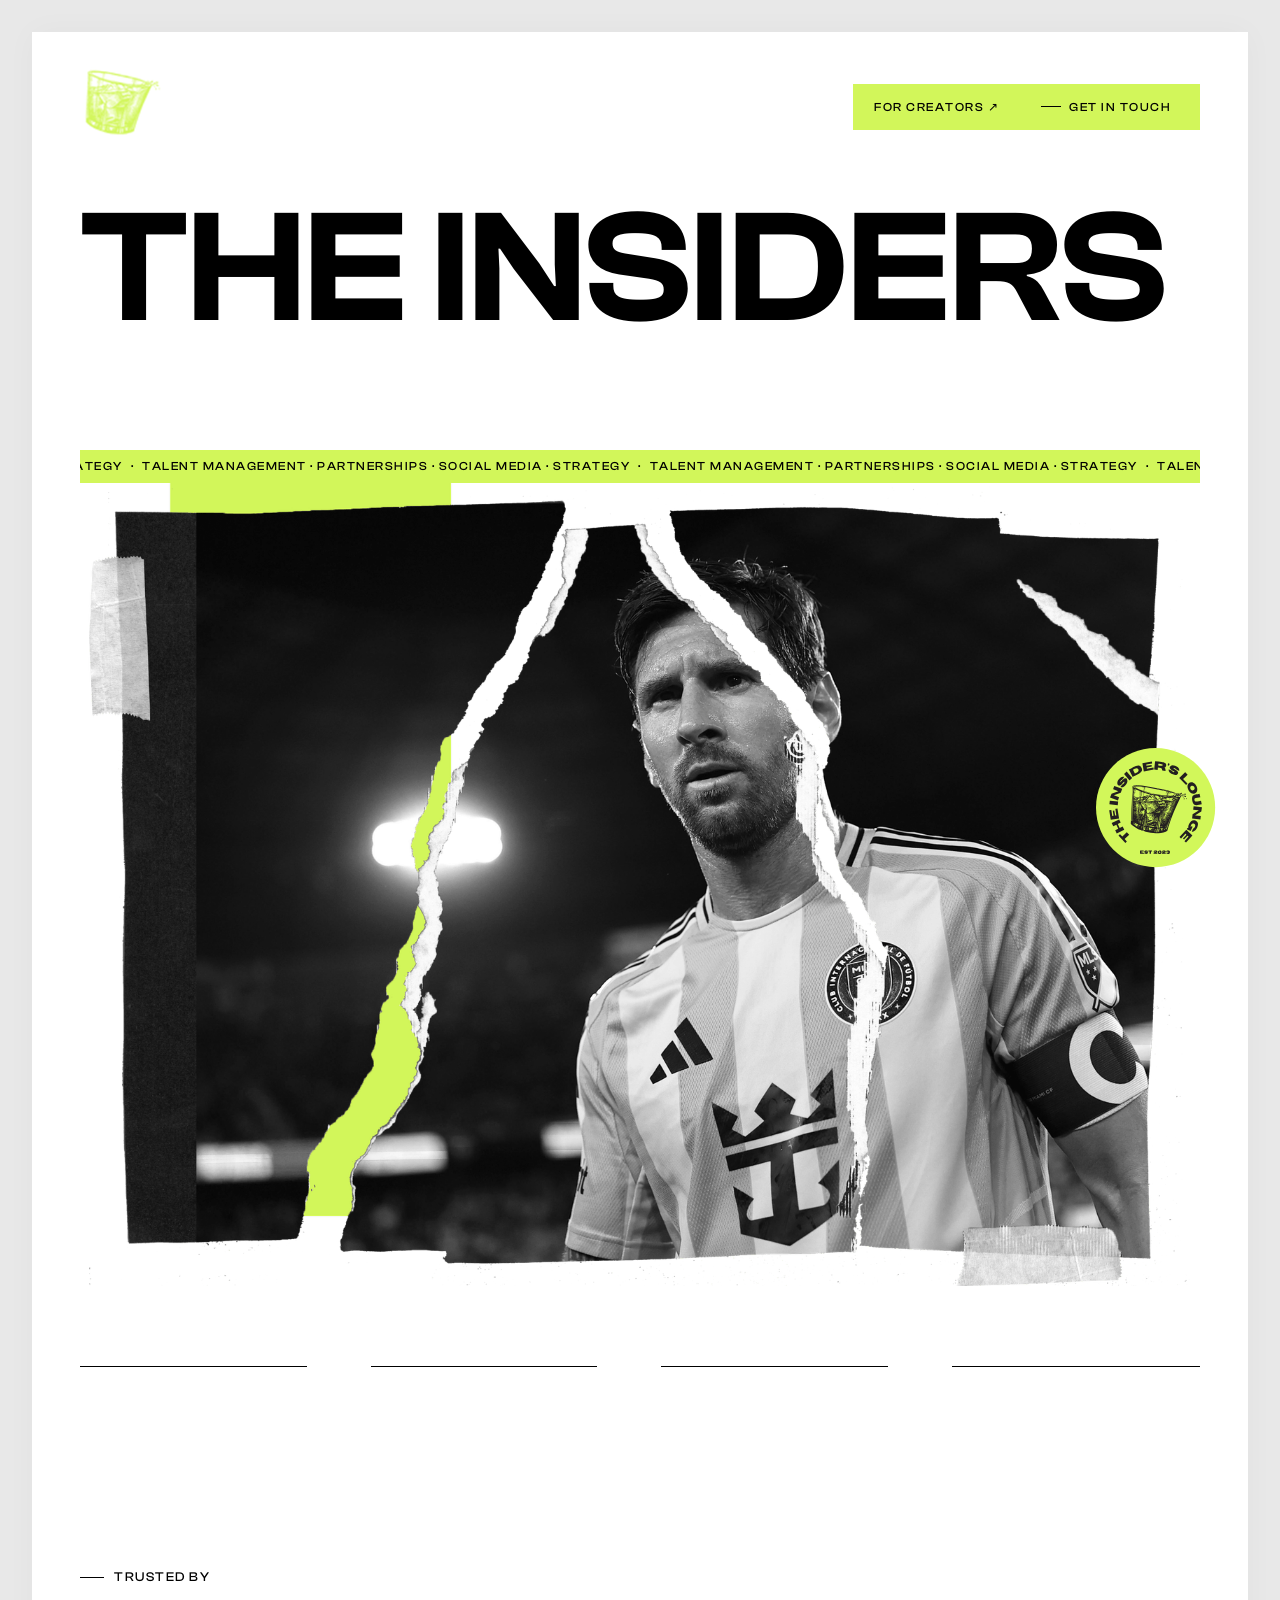
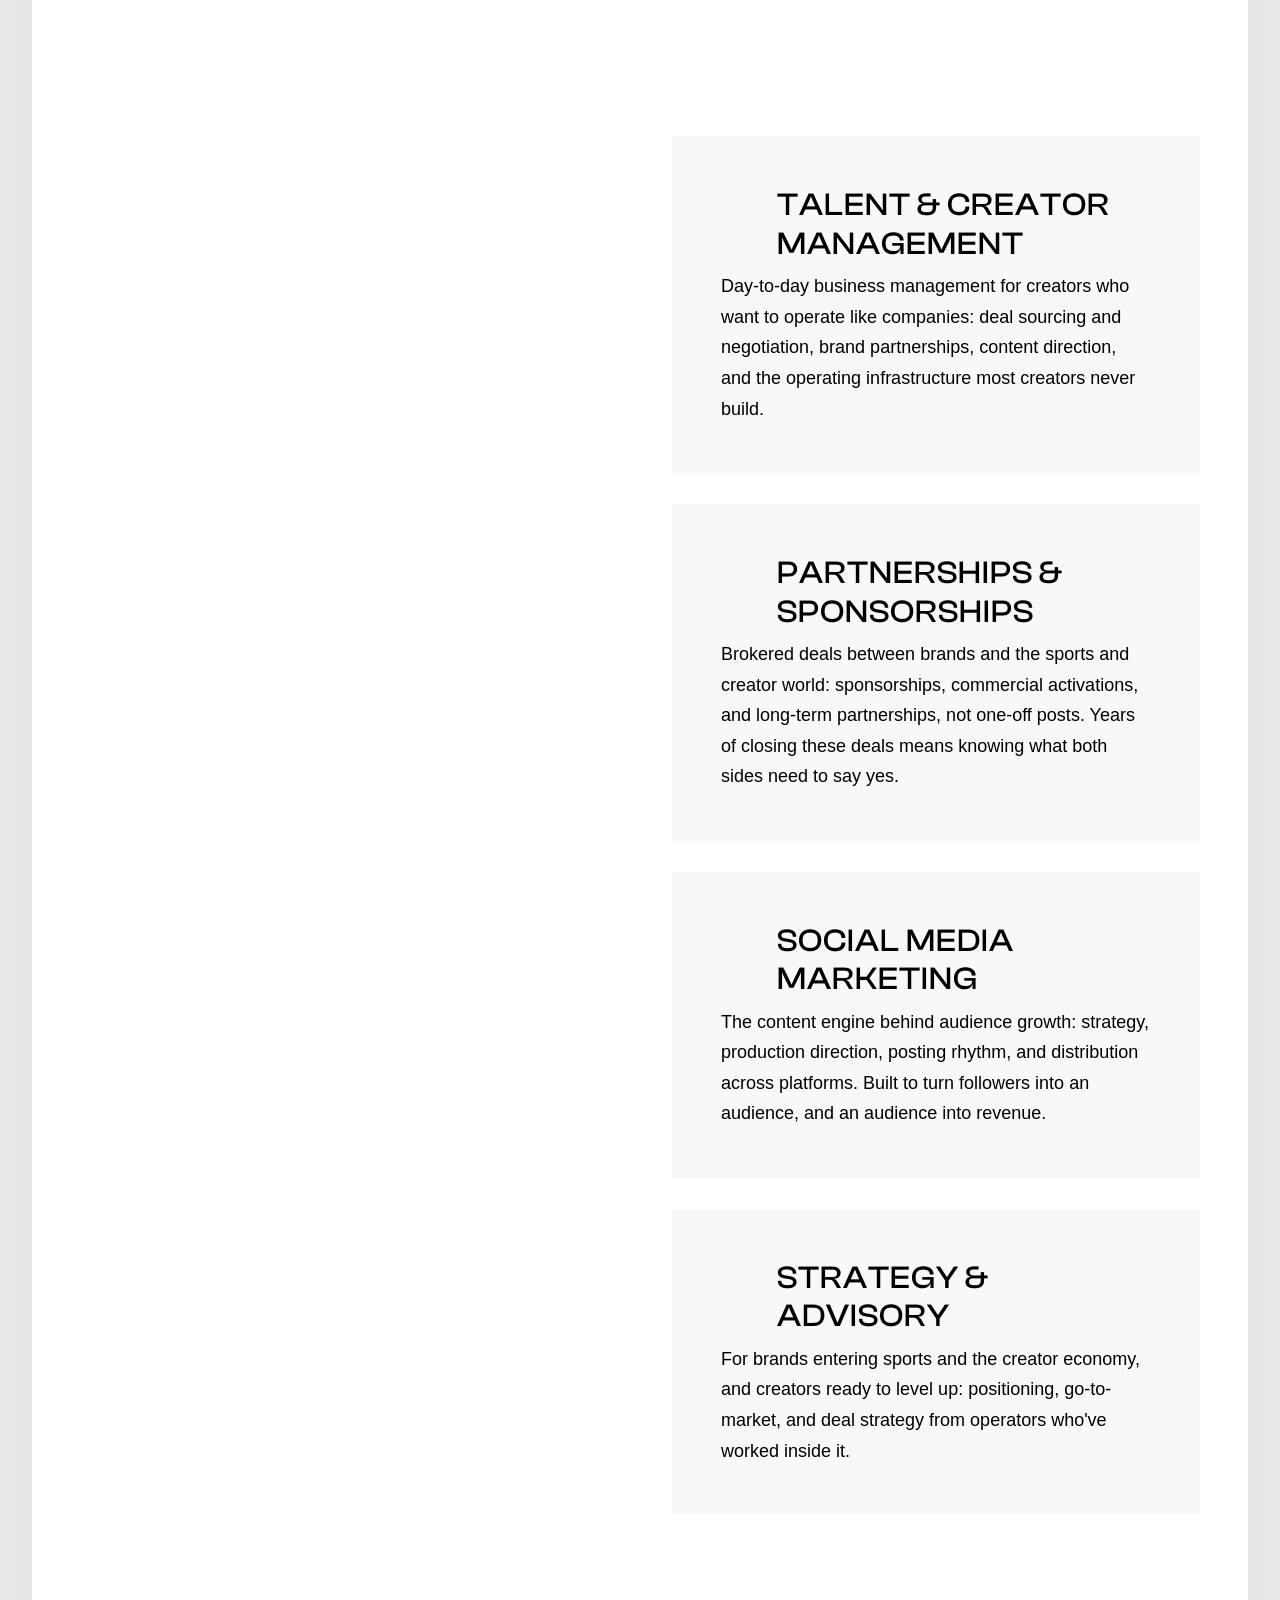
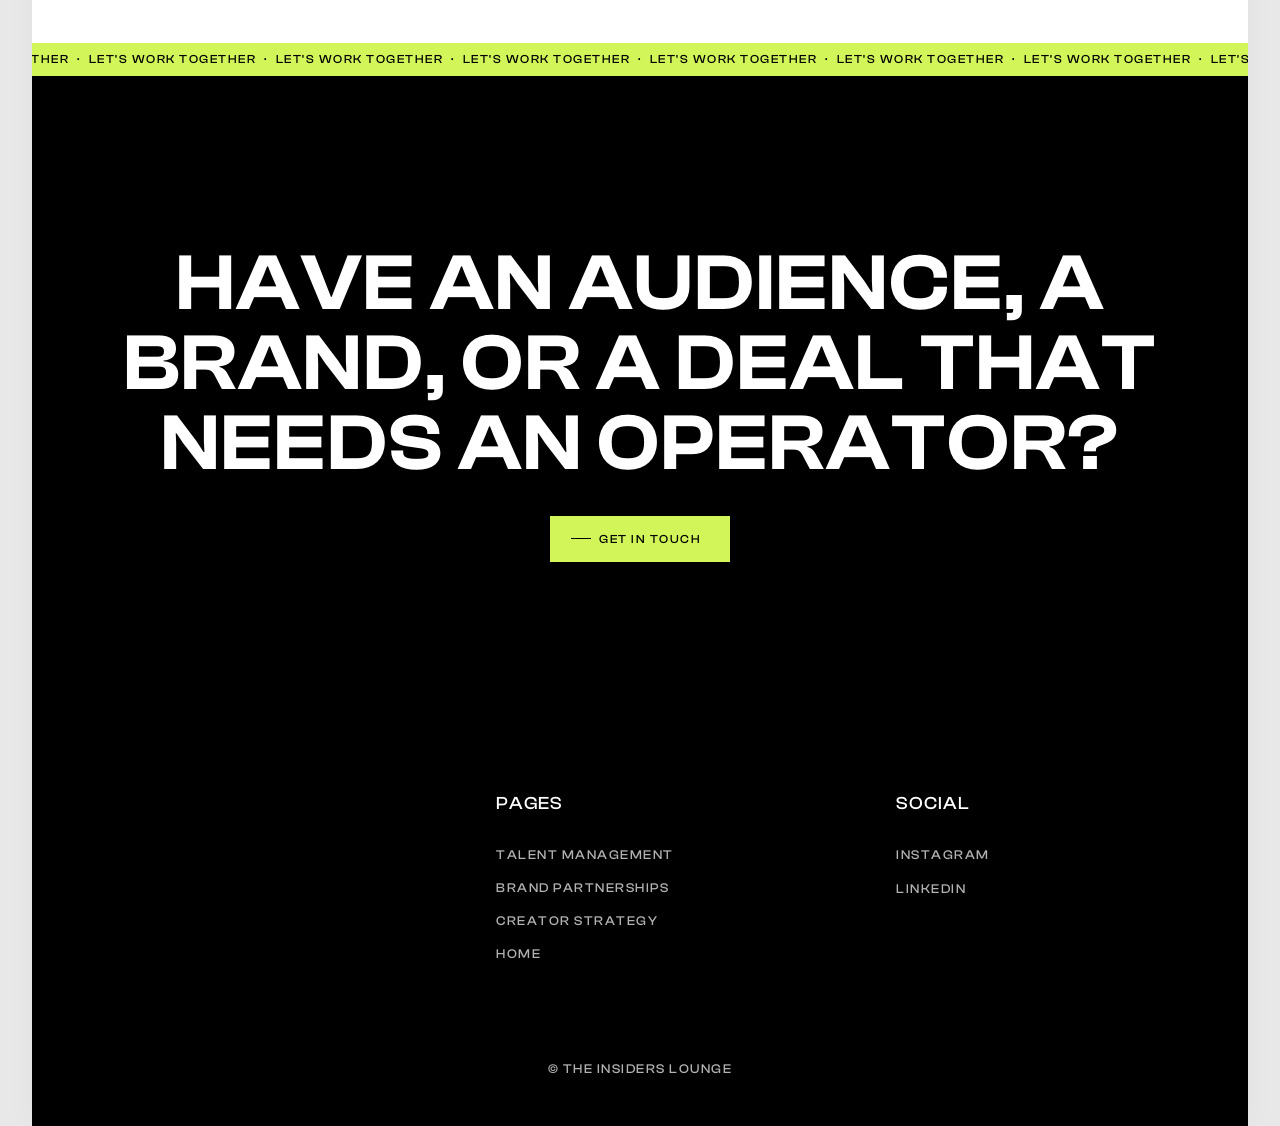
==== commit b9129d24: "Add branded talent recruitment landing pages" ====
--- a/index.html
+++ b/index.html
@@ -39,6 +39,7 @@
               </div>
               <div id="w-node-a26b06a4-2c02-bc86-9274-74360e531fdb-0e531fd2" class="navbar-right">
                 <div class="navbar-right-button">
+                  <a href="talent-management.html" class="button secondary w-inline-block">For creators ↗</a>
                   <a href="mailto:theinsiderslounge@gmail.com?subject=Hello!" class="button secondary w-inline-block">
                     <div class="button-inner">
                       <div class="button-line-left"></div>
@@ -61,6 +62,7 @@
             <div class="container-xxlarge">
               <div class="mobile-menu-wrapper">
                 <div class="mobile-menu-nav">
+                  <a href="talent-management.html" class="mobile-menu-nav-link w-inline-block"><div class="mobile-menu-nav-text">For creators</div></a>
                   <a href="index.html" aria-current="page" class="mobile-menu-nav-link w-inline-block w--current">
                     <div class="mobile-menu-nav-text">Home</div>
                   </a>
@@ -357,6 +359,9 @@
                         <h3 class="heading-h6 text-uppercase">Pages</h3>
                       </div>
                       <div class="nav">
+<a href="talent-management.html" class="nav-item inverse w-inline-block"><div class="nav-item-text">Talent management</div></a>
+<a href="brand-partnerships.html" class="nav-item inverse w-inline-block"><div class="nav-item-text">Brand partnerships</div></a>
+<a href="creator-strategy.html" class="nav-item inverse w-inline-block"><div class="nav-item-text">Creator strategy</div></a>
                         <a href="index.html" aria-current="page" class="nav-item inverse w-inline-block w--current">
                           <div class="nav-item-text">Home</div>
                           <div class="nav-item-line inverse"></div>
--- a/css/terrances-ultra-awesome-site.webflow.css
+++ b/css/terrances-ultra-awesome-site.webflow.css
@@ -1,6 +1,6 @@
 @font-face {
   font-family: Clash Display;
-  src: url('../fonts/ClashDisplay-Semibold.woff') format("woff");
+  src: url('../fonts/clashdisplay-semibold.woff') format("woff");
   font-weight: 600;
   font-style: normal;
   font-display: swap;
@@ -8,7 +8,7 @@
 
 @font-face {
   font-family: Clash Display;
-  src: url('../fonts/ClashDisplay-Medium.woff') format("woff");
+  src: url('../fonts/clashdisplay-medium.woff') format("woff");
   font-weight: 500;
   font-style: normal;
   font-display: swap;
@@ -3851,14 +3851,14 @@
 
 @font-face {
   font-family: 'Clash Display';
-  src: url('../fonts/ClashDisplay-Semibold.woff') format('woff');
+  src: url('../fonts/clashdisplay-semibold.woff') format('woff');
   font-weight: 600;
   font-style: normal;
   font-display: swap;
 }
 @font-face {
   font-family: 'Clash Display';
-  src: url('../fonts/ClashDisplay-Medium.woff') format('woff');
+  src: url('../fonts/clashdisplay-medium.woff') format('woff');
   font-weight: 500;
   font-style: normal;
   font-display: swap;
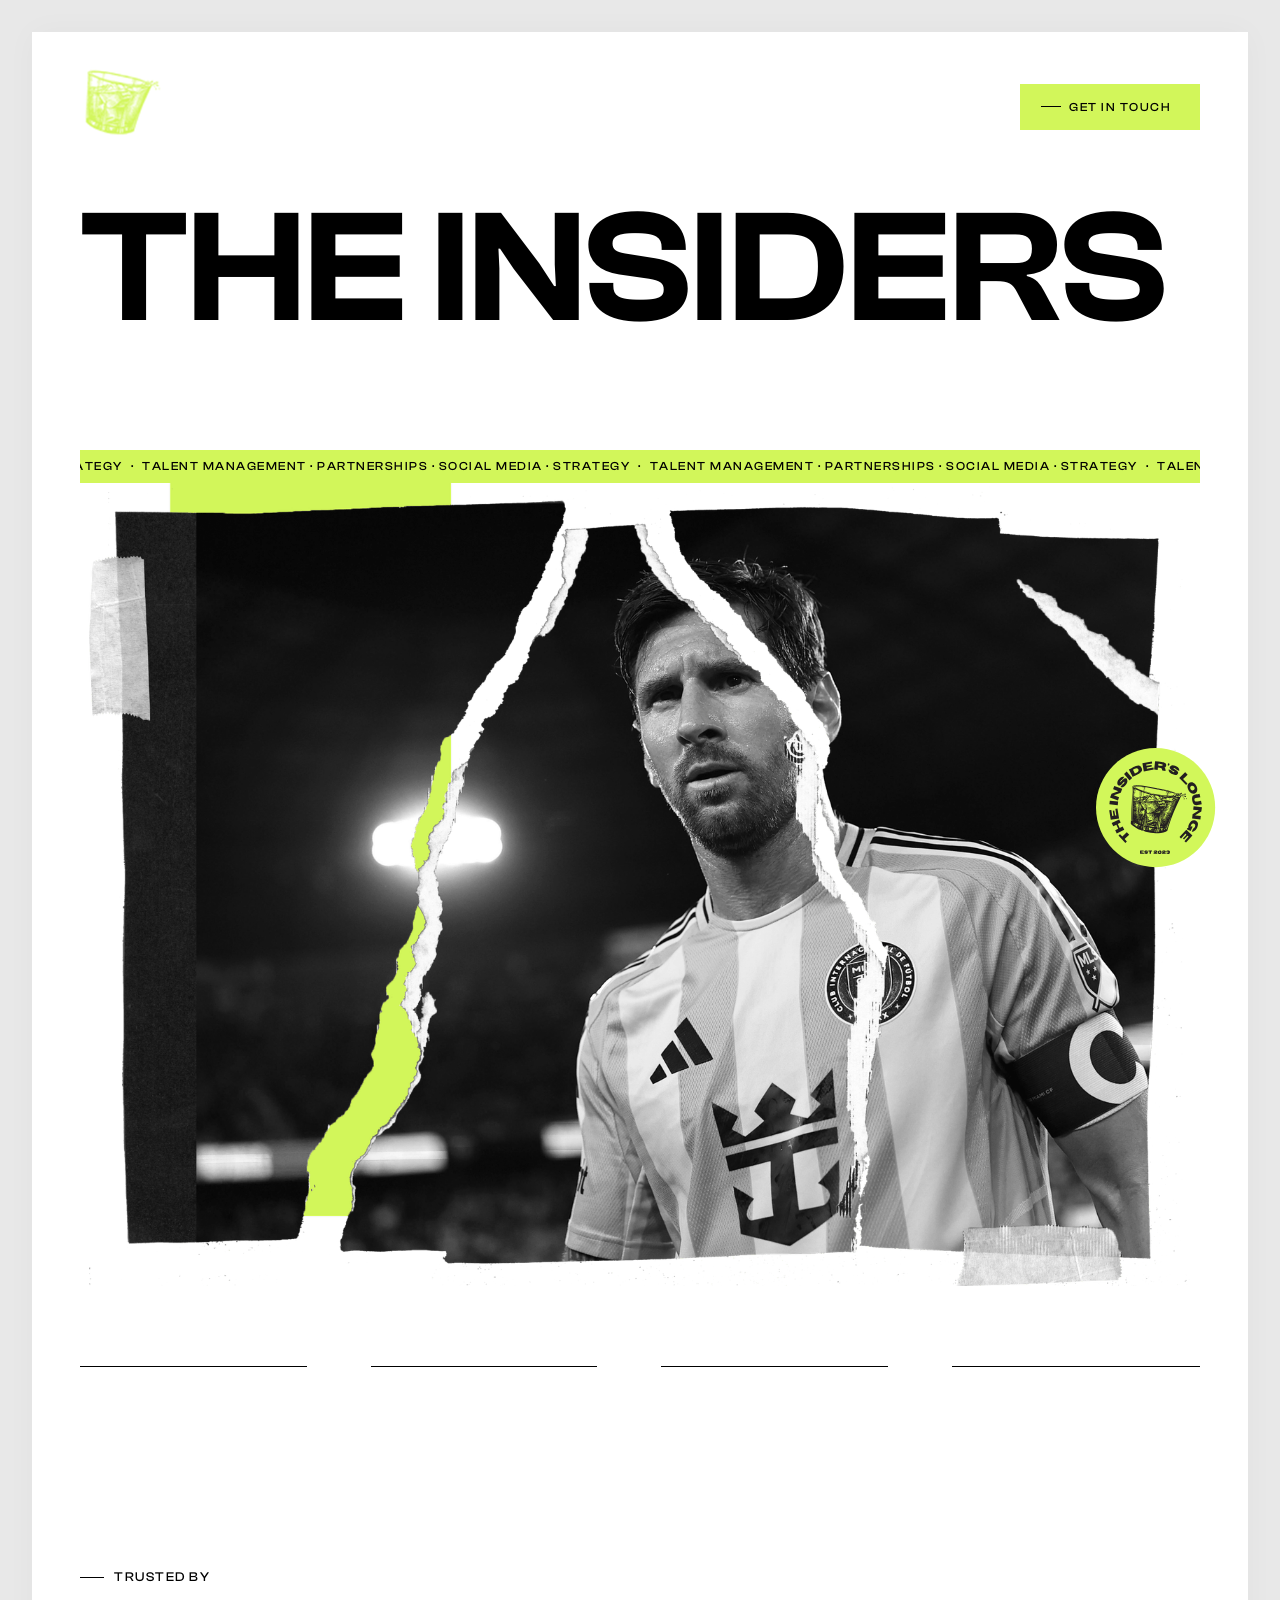
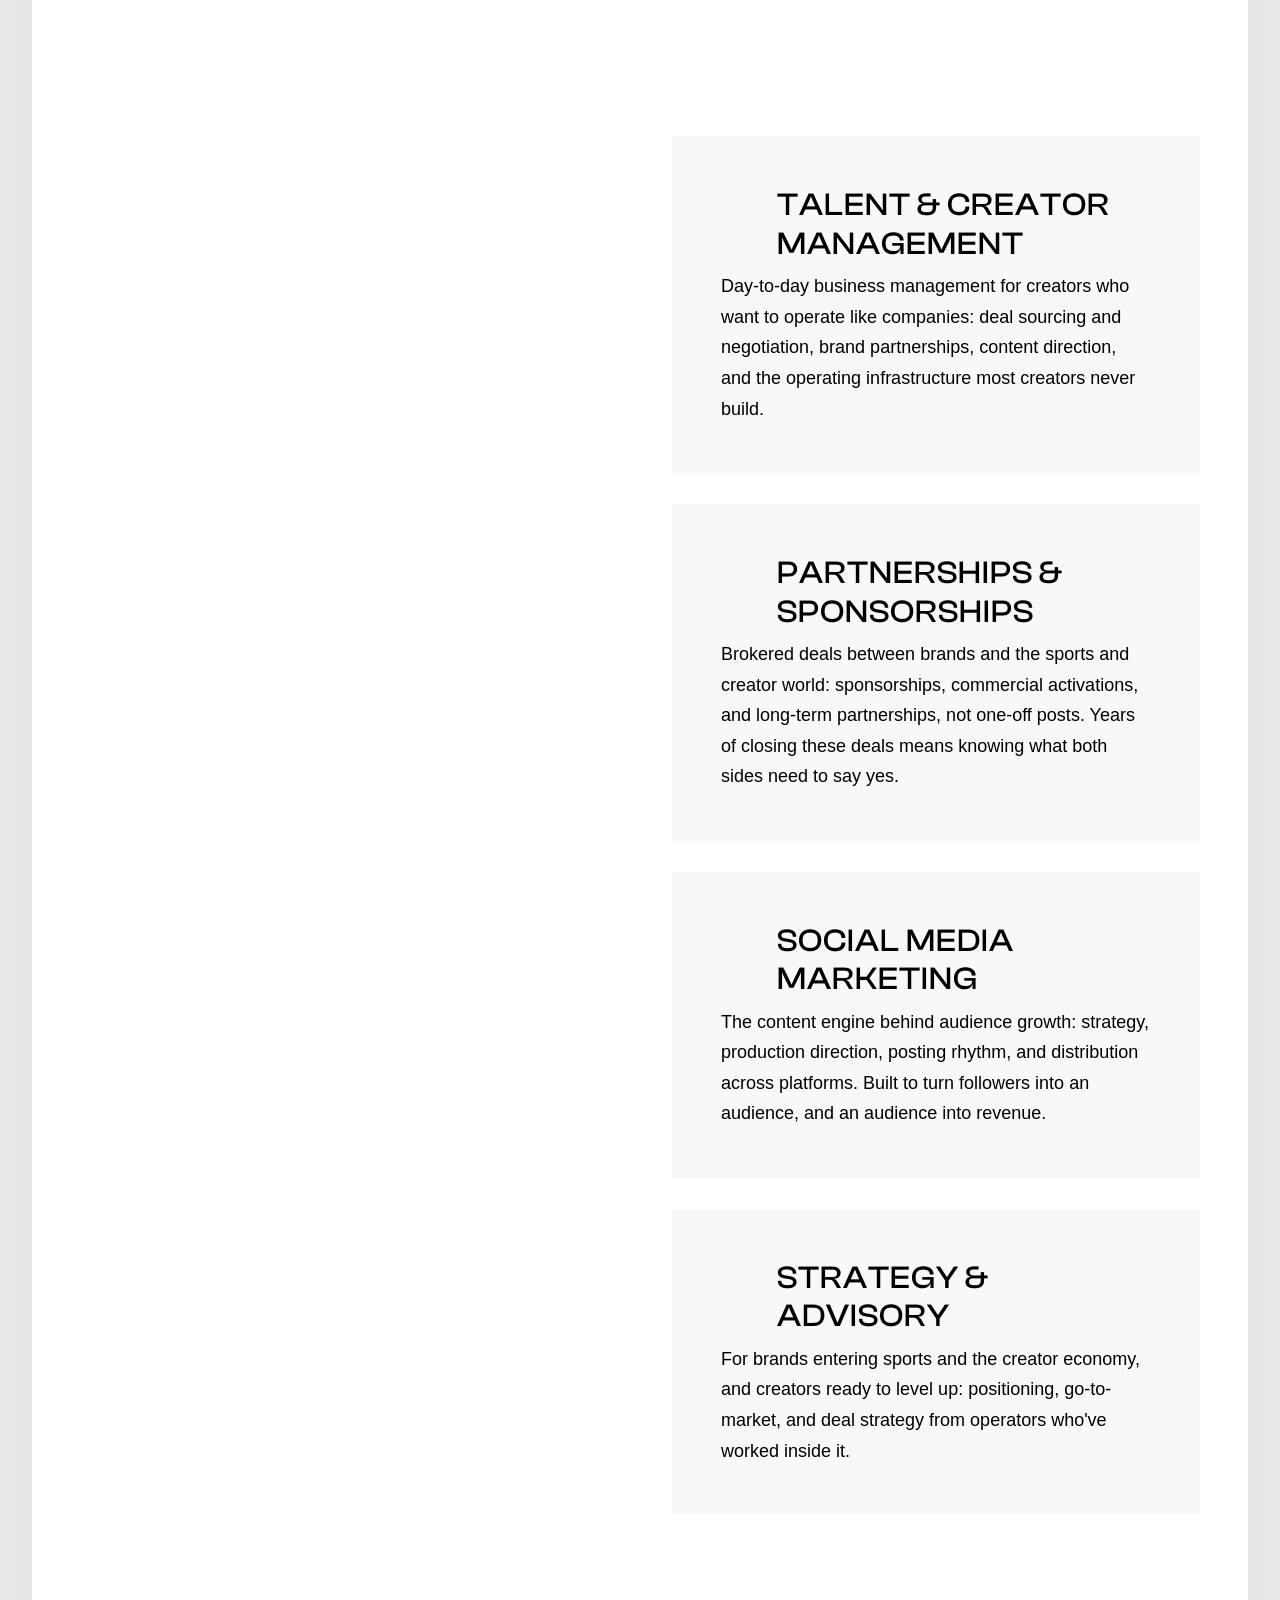
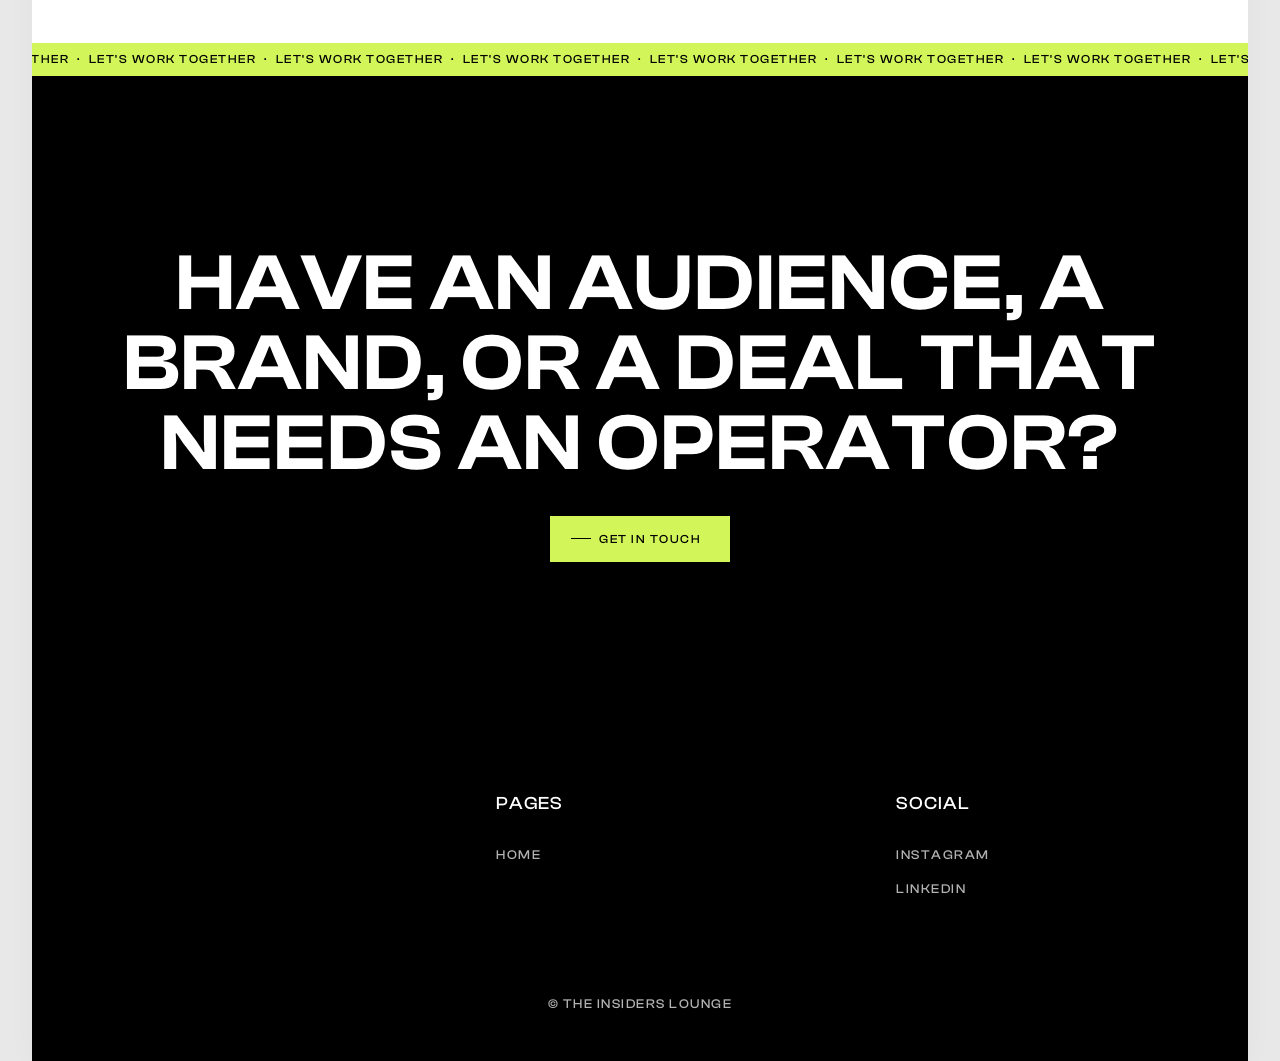
==== commit d4da34ee: "Hide talent landing pages from navigation and search indexing" ====
--- a/index.html
+++ b/index.html
@@ -39,7 +39,6 @@
               </div>
               <div id="w-node-a26b06a4-2c02-bc86-9274-74360e531fdb-0e531fd2" class="navbar-right">
                 <div class="navbar-right-button">
-                  <a href="talent-management.html" class="button secondary w-inline-block">For creators ↗</a>
                   <a href="mailto:theinsiderslounge@gmail.com?subject=Hello!" class="button secondary w-inline-block">
                     <div class="button-inner">
                       <div class="button-line-left"></div>
@@ -62,7 +61,6 @@
             <div class="container-xxlarge">
               <div class="mobile-menu-wrapper">
                 <div class="mobile-menu-nav">
-                  <a href="talent-management.html" class="mobile-menu-nav-link w-inline-block"><div class="mobile-menu-nav-text">For creators</div></a>
                   <a href="index.html" aria-current="page" class="mobile-menu-nav-link w-inline-block w--current">
                     <div class="mobile-menu-nav-text">Home</div>
                   </a>
@@ -359,9 +357,6 @@
                         <h3 class="heading-h6 text-uppercase">Pages</h3>
                       </div>
                       <div class="nav">
-<a href="talent-management.html" class="nav-item inverse w-inline-block"><div class="nav-item-text">Talent management</div></a>
-<a href="brand-partnerships.html" class="nav-item inverse w-inline-block"><div class="nav-item-text">Brand partnerships</div></a>
-<a href="creator-strategy.html" class="nav-item inverse w-inline-block"><div class="nav-item-text">Creator strategy</div></a>
                         <a href="index.html" aria-current="page" class="nav-item inverse w-inline-block w--current">
                           <div class="nav-item-text">Home</div>
                           <div class="nav-item-line inverse"></div>
